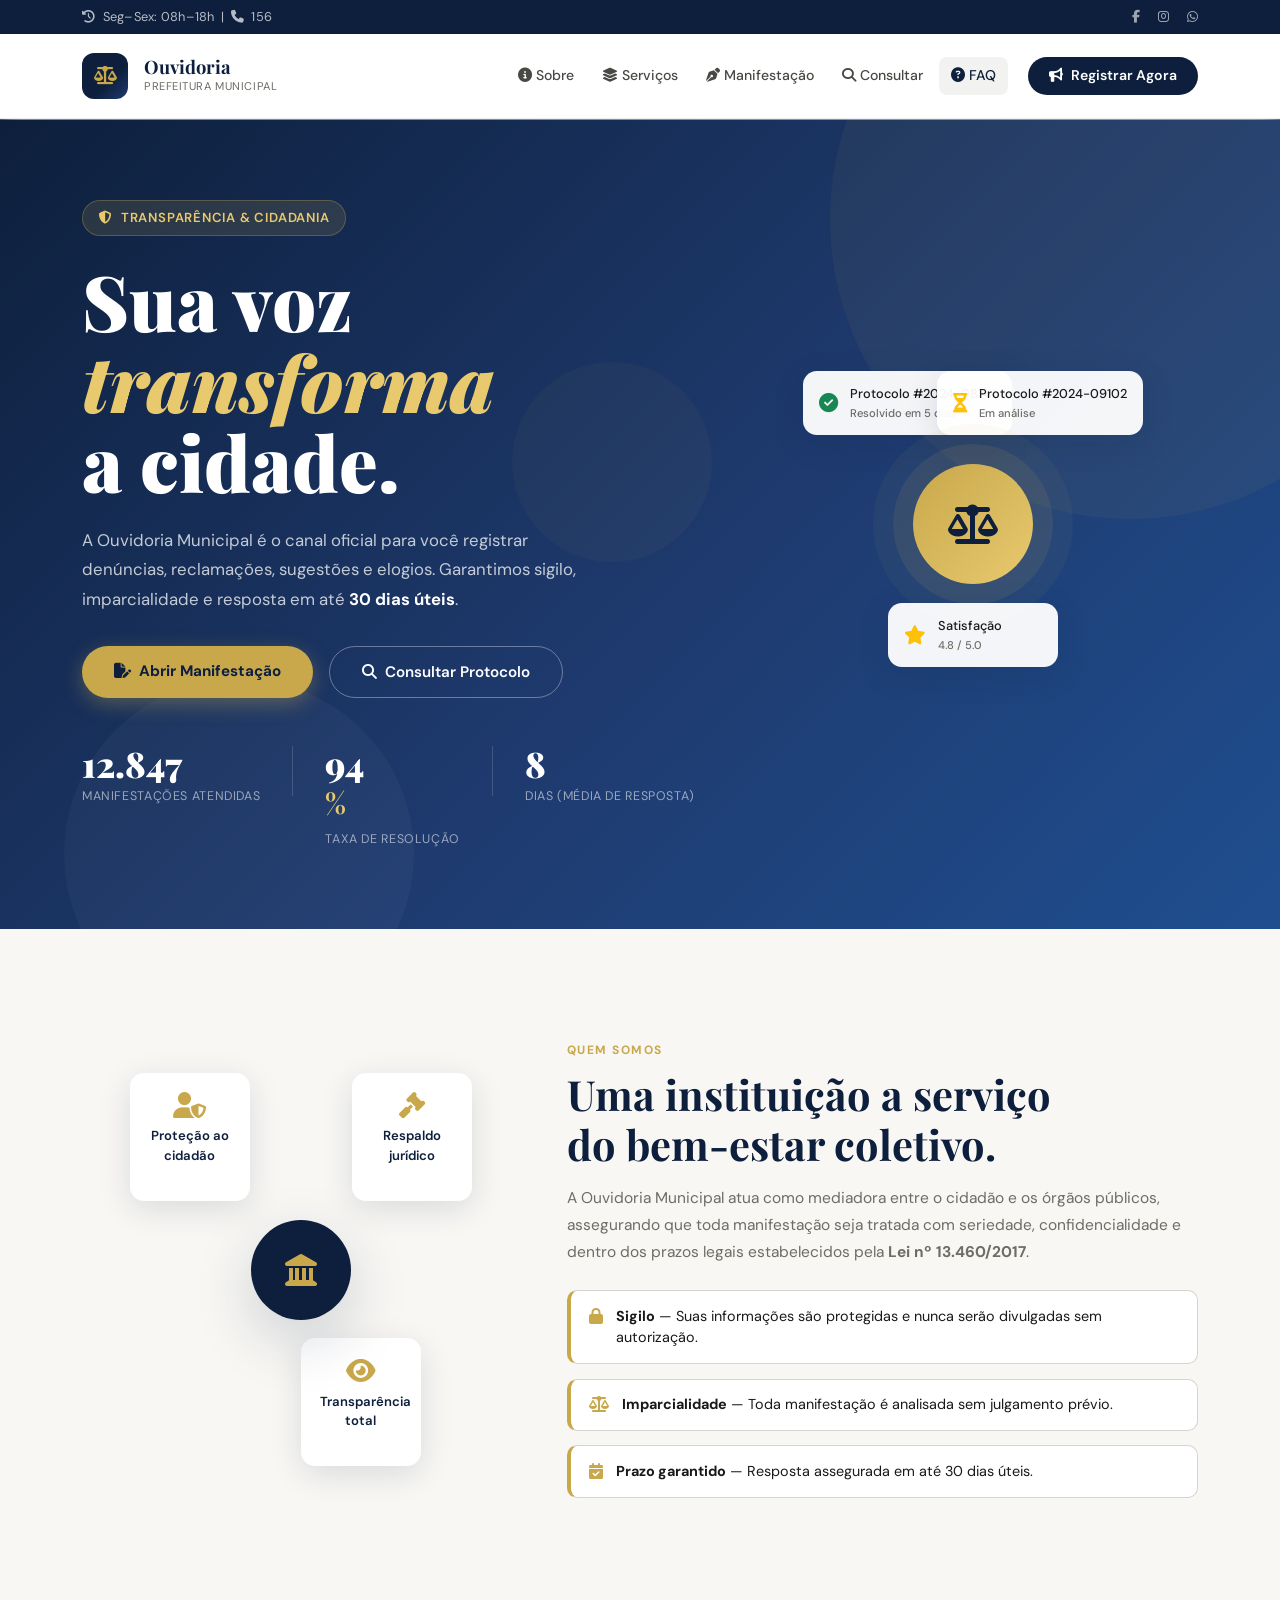
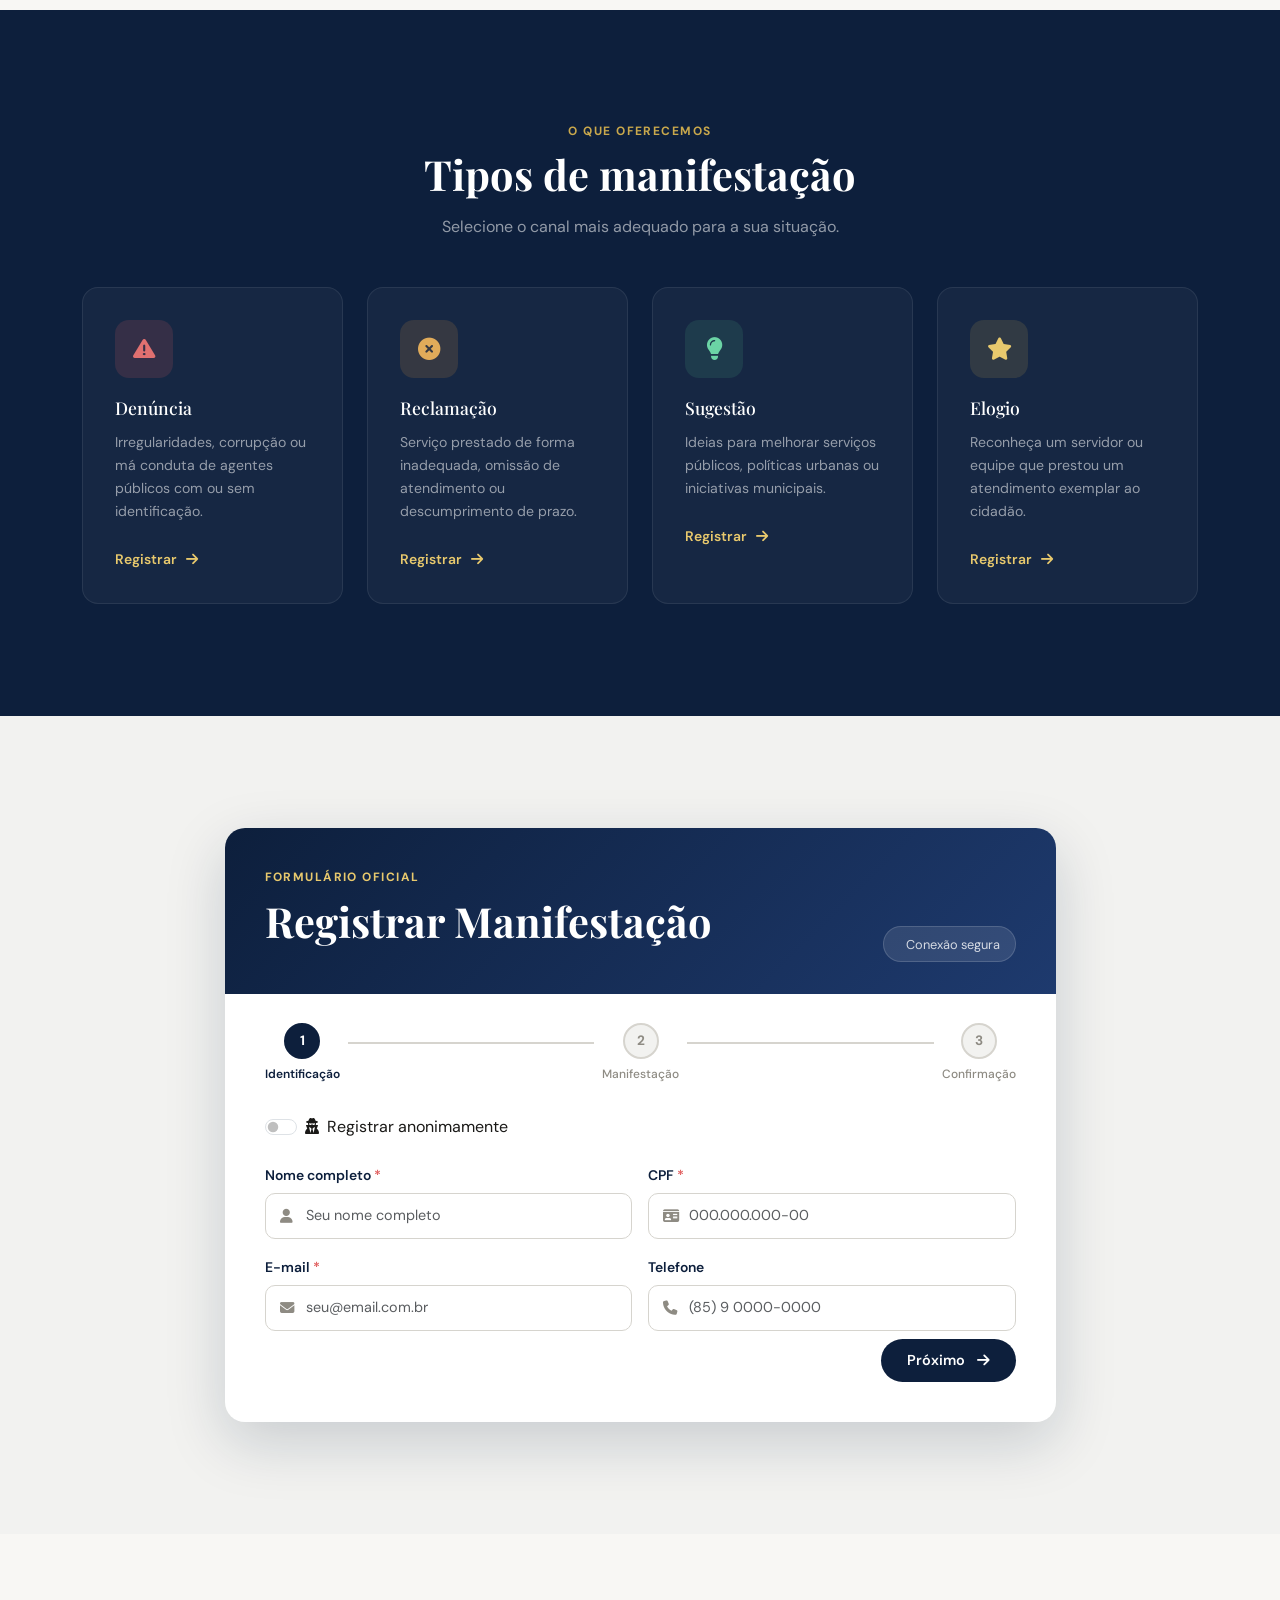
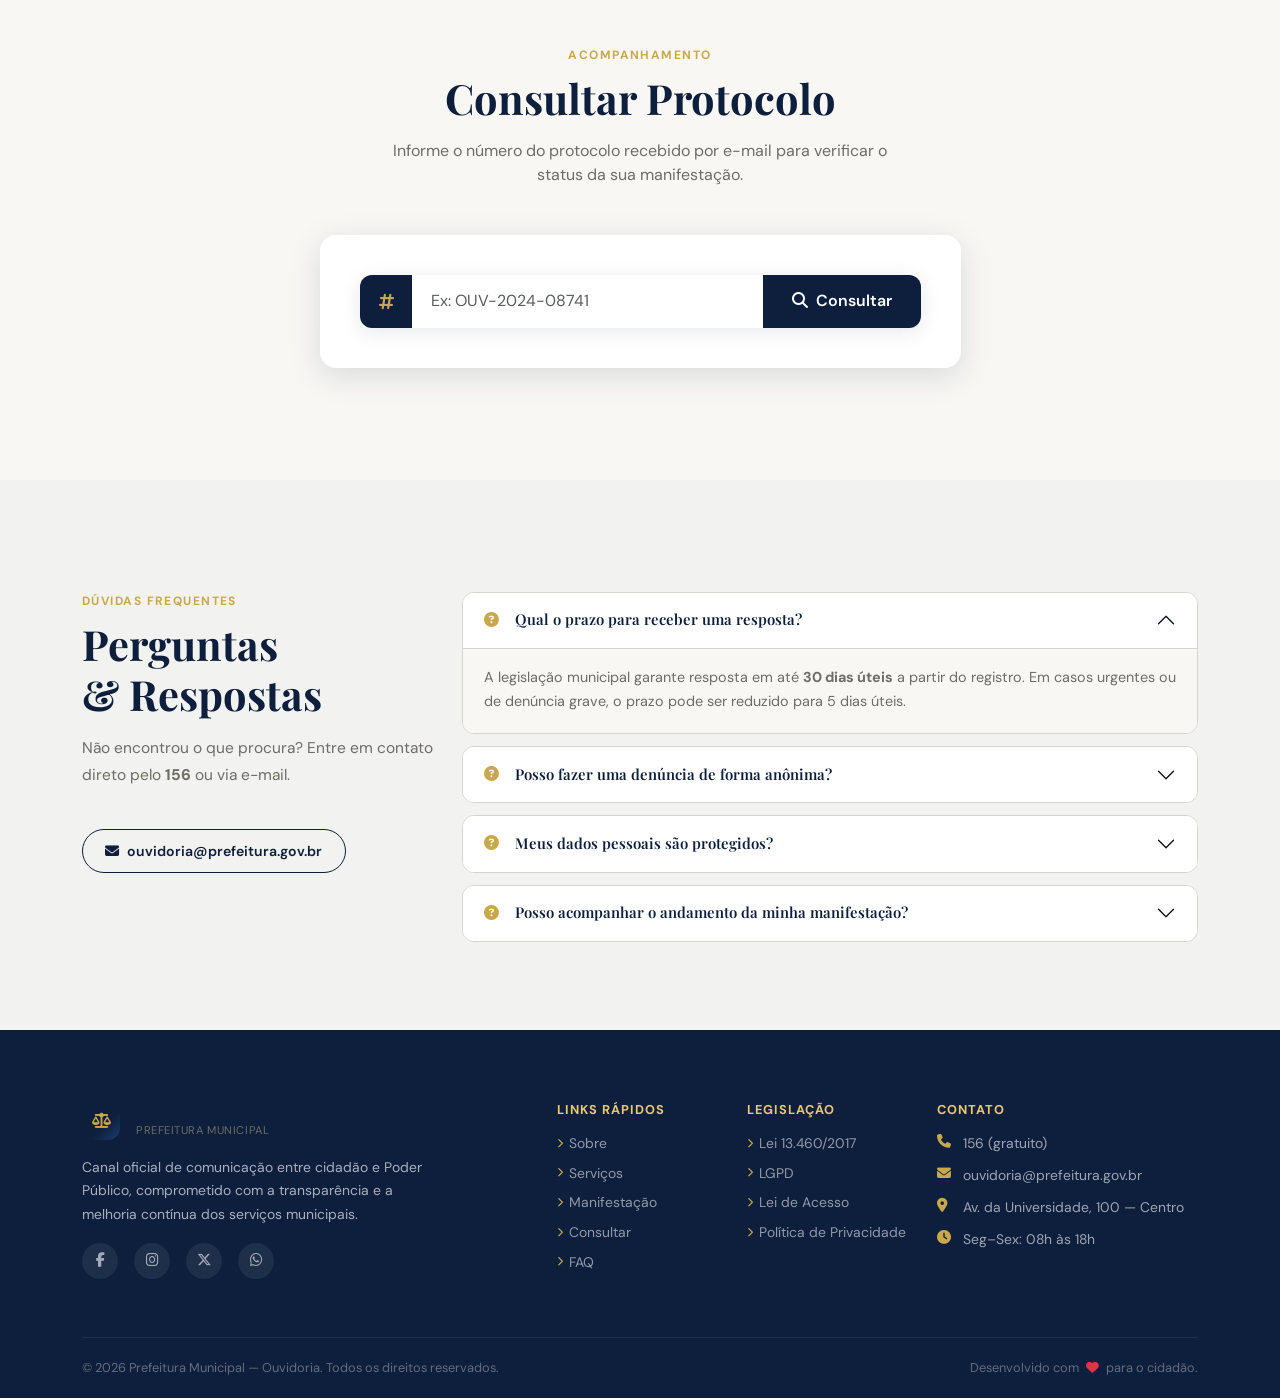
==== index.html @ c847c313 "Criacao do esqueleto do front end ouvidoriaDW" ====
<!DOCTYPE html>
<html lang="pt-BR">
<head>
  <meta charset="UTF-8" />
  <meta name="viewport" content="width=device-width, initial-scale=1.0" />
  <title>Ouvidoria Municipal — Fortaleza</title>

  <!-- Google Fonts -->
  <link rel="preconnect" href="https://fonts.googleapis.com" />
  <link rel="preconnect" href="https://fonts.gstatic.com" crossorigin />
  <link href="https://fonts.googleapis.com/css2?family=Playfair+Display:wght@700;900&family=DM+Sans:wght@300;400;500;600&display=swap" rel="stylesheet" />

  <!-- Bootstrap 5 -->
  <link rel="stylesheet" href="https://cdn.jsdelivr.net/npm/bootstrap@5.3.3/dist/css/bootstrap.min.css" />

  <!-- Font Awesome 6 -->
  <link rel="stylesheet" href="https://cdnjs.cloudflare.com/ajax/libs/font-awesome/6.5.2/css/all.min.css" />

  <!-- Custom CSS -->
  <link rel="stylesheet" href="assets/css/style.css" />
</head>
<body>

  <!-- ═══════════════════════════ TOPBAR ═══════════════════════════ -->
  <div class="topbar">
    <div class="container d-flex justify-content-between align-items-center">
      <span><i class="fa-solid fa-clock-rotate-left me-1"></i> Seg–Sex: 08h–18h &nbsp;|&nbsp; <i class="fa-solid fa-phone me-1"></i> 156</span>
      <span>
        <a href="#" class="topbar-link"><i class="fa-brands fa-facebook-f"></i></a>
        <a href="#" class="topbar-link"><i class="fa-brands fa-instagram"></i></a>
        <a href="#" class="topbar-link"><i class="fa-brands fa-whatsapp"></i></a>
      </span>
    </div>
  </div>

  <!-- ═══════════════════════════ NAVBAR ═══════════════════════════ -->
  <nav class="navbar navbar-expand-lg sticky-top" id="mainNav">
    <div class="container">
      <a class="navbar-brand d-flex align-items-center gap-3" href="#">
        <div class="brand-icon"><i class="fa-solid fa-scale-balanced"></i></div>
        <div>
          <div class="brand-name">Ouvidoria</div>
          <div class="brand-sub">Prefeitura Municipal</div>
        </div>
      </a>
      <button class="navbar-toggler" type="button" data-bs-toggle="collapse" data-bs-target="#navbarNav">
        <i class="fa-solid fa-bars"></i>
      </button>
      <div class="collapse navbar-collapse" id="navbarNav">
        <ul class="navbar-nav ms-auto align-items-lg-center gap-lg-1">
          <li class="nav-item"><a class="nav-link" href="#sobre"><i class="fa-solid fa-circle-info me-1"></i>Sobre</a></li>
          <li class="nav-item"><a class="nav-link" href="#servicos"><i class="fa-solid fa-layer-group me-1"></i>Serviços</a></li>
          <li class="nav-item"><a class="nav-link" href="#manifestacao"><i class="fa-solid fa-pen-nib me-1"></i>Manifestação</a></li>
          <li class="nav-item"><a class="nav-link" href="#consulta"><i class="fa-solid fa-magnifying-glass me-1"></i>Consultar</a></li>
          <li class="nav-item"><a class="nav-link" href="#faq"><i class="fa-solid fa-circle-question me-1"></i>FAQ</a></li>
          <li class="nav-item ms-lg-3">
            <a class="btn btn-nav-cta" href="#manifestacao">
              <i class="fa-solid fa-bullhorn me-2"></i>Registrar Agora
            </a>
          </li>
        </ul>
      </div>
    </div>
  </nav>

  <!-- ═══════════════════════════ HERO ═══════════════════════════ -->
  <section class="hero">
    <div class="hero-bg-shapes">
      <div class="shape shape-1"></div>
      <div class="shape shape-2"></div>
      <div class="shape shape-3"></div>
    </div>
    <div class="container position-relative">
      <div class="row align-items-center min-vh-hero">
        <div class="col-lg-7 hero-content">
          <div class="hero-badge"><i class="fa-solid fa-shield-halved me-2"></i>Transparência & Cidadania</div>
          <h1 class="hero-title">Sua voz <em>transforma</em><br/>a cidade.</h1>
          <p class="hero-desc">
            A Ouvidoria Municipal é o canal oficial para você registrar denúncias, reclamações, sugestões e elogios. Garantimos sigilo, imparcialidade e resposta em até <strong>30 dias úteis</strong>.
          </p>
          <div class="hero-actions d-flex flex-wrap gap-3">
            <a href="#manifestacao" class="btn btn-hero-primary">
              <i class="fa-solid fa-file-pen me-2"></i>Abrir Manifestação
            </a>
            <a href="#consulta" class="btn btn-hero-outline">
              <i class="fa-solid fa-search me-2"></i>Consultar Protocolo
            </a>
          </div>
          <div class="hero-stats d-flex flex-wrap gap-4 mt-5">
            <div class="stat-item">
              <span class="stat-number" data-target="12847">0</span>
              <span class="stat-label">Manifestações atendidas</span>
            </div>
            <div class="stat-divider"></div>
            <div class="stat-item">
              <span class="stat-number" data-target="94">0</span><span class="stat-pct">%</span>
              <span class="stat-label">Taxa de resolução</span>
            </div>
            <div class="stat-divider"></div>
            <div class="stat-item">
              <span class="stat-number" data-target="8">0</span>
              <span class="stat-label">Dias (média de resposta)</span>
            </div>
          </div>
        </div>
        <div class="col-lg-5 d-none d-lg-flex justify-content-center">
          <div class="hero-illustration">
            <div class="illus-card illus-card-1">
              <i class="fa-solid fa-check-circle text-success"></i>
              <span>Protocolo #2024-08741<br/><small>Resolvido em 5 dias</small></span>
            </div>
            <div class="illus-card illus-card-2">
              <i class="fa-solid fa-hourglass-half text-warning"></i>
              <span>Protocolo #2024-09102<br/><small>Em análise</small></span>
            </div>
            <div class="illus-center">
              <i class="fa-solid fa-scale-balanced"></i>
            </div>
            <div class="illus-card illus-card-3">
              <i class="fa-solid fa-star text-warning"></i>
              <span>Satisfação<br/><small>4.8 / 5.0</small></span>
            </div>
          </div>
        </div>
      </div>
    </div>
  </section>

  <!-- ═══════════════════════════ SOBRE ═══════════════════════════ -->
  <section class="section-sobre" id="sobre">
    <div class="container">
      <div class="row align-items-center g-5">
        <div class="col-lg-5">
          <div class="sobre-graphic">
            <div class="sobre-block sobre-block-1">
              <i class="fa-solid fa-user-shield fa-2x mb-2"></i>
              <p>Proteção ao cidadão</p>
            </div>
            <div class="sobre-block sobre-block-2">
              <i class="fa-solid fa-gavel fa-2x mb-2"></i>
              <p>Respaldo jurídico</p>
            </div>
            <div class="sobre-block sobre-block-3">
              <i class="fa-solid fa-eye fa-2x mb-2"></i>
              <p>Transparência total</p>
            </div>
            <div class="sobre-center-icon">
              <i class="fa-solid fa-landmark"></i>
            </div>
          </div>
        </div>
        <div class="col-lg-7">
          <div class="section-label">Quem somos</div>
          <h2 class="section-title">Uma instituição a serviço<br/>do bem-estar coletivo.</h2>
          <p class="section-text">
            A Ouvidoria Municipal atua como mediadora entre o cidadão e os órgãos públicos, assegurando que toda manifestação seja tratada com seriedade, confidencialidade e dentro dos prazos legais estabelecidos pela <strong>Lei nº 13.460/2017</strong>.
          </p>
          <div class="principios">
            <div class="principio-item"><i class="fa-solid fa-lock"></i> <span><strong>Sigilo</strong> — Suas informações são protegidas e nunca serão divulgadas sem autorização.</span></div>
            <div class="principio-item"><i class="fa-solid fa-balance-scale"></i> <span><strong>Imparcialidade</strong> — Toda manifestação é analisada sem julgamento prévio.</span></div>
            <div class="principio-item"><i class="fa-solid fa-calendar-check"></i> <span><strong>Prazo garantido</strong> — Resposta assegurada em até 30 dias úteis.</span></div>
          </div>
        </div>
      </div>
    </div>
  </section>

  <!-- ═══════════════════════════ SERVIÇOS ═══════════════════════════ -->
  <section class="section-services" id="servicos">
    <div class="container">
      <div class="text-center mb-5">
        <div class="section-label">O que oferecemos</div>
        <h2 class="section-title">Tipos de manifestação</h2>
        <p class="section-subtitle">Selecione o canal mais adequado para a sua situação.</p>
      </div>
      <div class="row g-4">
        <div class="col-sm-6 col-lg-3">
          <div class="service-card service-denuncia">
            <div class="service-icon"><i class="fa-solid fa-triangle-exclamation"></i></div>
            <h4>Denúncia</h4>
            <p>Irregularidades, corrupção ou má conduta de agentes públicos com ou sem identificação.</p>
            <a href="#manifestacao" class="service-link" data-tipo="Denúncia">Registrar <i class="fa-solid fa-arrow-right ms-1"></i></a>
          </div>
        </div>
        <div class="col-sm-6 col-lg-3">
          <div class="service-card service-reclamacao">
            <div class="service-icon"><i class="fa-solid fa-circle-xmark"></i></div>
            <h4>Reclamação</h4>
            <p>Serviço prestado de forma inadequada, omissão de atendimento ou descumprimento de prazo.</p>
            <a href="#manifestacao" class="service-link" data-tipo="Reclamação">Registrar <i class="fa-solid fa-arrow-right ms-1"></i></a>
          </div>
        </div>
        <div class="col-sm-6 col-lg-3">
          <div class="service-card service-sugestao">
            <div class="service-icon"><i class="fa-solid fa-lightbulb"></i></div>
            <h4>Sugestão</h4>
            <p>Ideias para melhorar serviços públicos, políticas urbanas ou iniciativas municipais.</p>
            <a href="#manifestacao" class="service-link" data-tipo="Sugestão">Registrar <i class="fa-solid fa-arrow-right ms-1"></i></a>
          </div>
        </div>
        <div class="col-sm-6 col-lg-3">
          <div class="service-card service-elogio">
            <div class="service-icon"><i class="fa-solid fa-star"></i></div>
            <h4>Elogio</h4>
            <p>Reconheça um servidor ou equipe que prestou um atendimento exemplar ao cidadão.</p>
            <a href="#manifestacao" class="service-link" data-tipo="Elogio">Registrar <i class="fa-solid fa-arrow-right ms-1"></i></a>
          </div>
        </div>
      </div>
    </div>
  </section>

  <!-- ═══════════════════════════ FORMULÁRIO ═══════════════════════════ -->
  <section class="section-form" id="manifestacao">
    <div class="container">
      <div class="row justify-content-center">
        <div class="col-xl-9">
          <div class="form-card">
            <div class="form-card-header">
              <div>
                <div class="section-label light">Formulário oficial</div>
                <h2 class="section-title white">Registrar Manifestação</h2>
              </div>
              <div class="form-protocol-badge">
                <i class="fa-solid fa-shield-check"></i>
                <span>Conexão segura</span>
              </div>
            </div>

            <!-- Step Indicator -->
            <div class="step-indicator">
              <div class="step active" id="step-indicator-1">
                <div class="step-circle">1</div>
                <span>Identificação</span>
              </div>
              <div class="step-line"></div>
              <div class="step" id="step-indicator-2">
                <div class="step-circle">2</div>
                <span>Manifestação</span>
              </div>
              <div class="step-line"></div>
              <div class="step" id="step-indicator-3">
                <div class="step-circle">3</div>
                <span>Confirmação</span>
              </div>
            </div>

            <form id="ouvidoriaForm" novalidate>
              <!-- STEP 1: Identificação -->
              <div class="form-step active" id="step-1">
                <div class="row g-3">
                  <div class="col-12">
                    <div class="form-check form-switch mb-2">
                      <input class="form-check-input" type="checkbox" id="anonimo" />
                      <label class="form-check-label" for="anonimo">
                        <i class="fa-solid fa-user-secret me-1"></i> Registrar anonimamente
                      </label>
                    </div>
                  </div>
                  <div class="col-md-6 identificado-field">
                    <label class="form-label">Nome completo <span class="req">*</span></label>
                    <div class="input-icon-group">
                      <i class="fa-solid fa-user"></i>
                      <input type="text" class="form-control custom-input" id="nome" placeholder="Seu nome completo" />
                    </div>
                  </div>
                  <div class="col-md-6 identificado-field">
                    <label class="form-label">CPF <span class="req">*</span></label>
                    <div class="input-icon-group">
                      <i class="fa-solid fa-id-card"></i>
                      <input type="text" class="form-control custom-input" id="cpf" placeholder="000.000.000-00" maxlength="14" />
                    </div>
                  </div>
                  <div class="col-md-6 identificado-field">
                    <label class="form-label">E-mail <span class="req">*</span></label>
                    <div class="input-icon-group">
                      <i class="fa-solid fa-envelope"></i>
                      <input type="email" class="form-control custom-input" id="email" placeholder="seu@email.com.br" />
                    </div>
                  </div>
                  <div class="col-md-6 identificado-field">
                    <label class="form-label">Telefone</label>
                    <div class="input-icon-group">
                      <i class="fa-solid fa-phone"></i>
                      <input type="tel" class="form-control custom-input" id="telefone" placeholder="(85) 9 0000-0000" maxlength="15" />
                    </div>
                  </div>
                  <div class="col-12 d-flex justify-content-end mt-2">
                    <button type="button" class="btn btn-step-next" id="next-to-2">
                      Próximo <i class="fa-solid fa-arrow-right ms-2"></i>
                    </button>
                  </div>
                </div>
              </div>

              <!-- STEP 2: Manifestação -->
              <div class="form-step" id="step-2">
                <div class="row g-3">
                  <div class="col-md-6">
                    <label class="form-label">Tipo de manifestação <span class="req">*</span></label>
                    <div class="input-icon-group">
                      <i class="fa-solid fa-tag"></i>
                      <select class="form-select custom-input" id="tipo">
                        <option value="">Selecione o tipo...</option>
                        <option value="Denúncia">Denúncia</option>
                        <option value="Reclamação">Reclamação</option>
                        <option value="Sugestão">Sugestão</option>
                        <option value="Elogio">Elogio</option>
                        <option value="Solicitação">Solicitação</option>
                      </select>
                    </div>
                  </div>
                  <div class="col-md-6">
                    <label class="form-label">Órgão / Secretaria <span class="req">*</span></label>
                    <div class="input-icon-group">
                      <i class="fa-solid fa-building-columns"></i>
                      <select class="form-select custom-input" id="orgao">
                        <option value="">Selecione o órgão...</option>
                        <option>Secretaria de Saúde</option>
                        <option>Secretaria de Educação</option>
                        <option>Secretaria de Infraestrutura</option>
                        <option>Secretaria de Segurança</option>
                        <option>Secretaria de Meio Ambiente</option>
                        <option>Secretaria de Finanças</option>
                        <option>Outros</option>
                      </select>
                    </div>
                  </div>
                  <div class="col-12">
                    <label class="form-label">Assunto <span class="req">*</span></label>
                    <div class="input-icon-group">
                      <i class="fa-solid fa-heading"></i>
                      <input type="text" class="form-control custom-input" id="assunto" placeholder="Resumo em uma frase" />
                    </div>
                  </div>
                  <div class="col-12">
                    <label class="form-label">Descrição detalhada <span class="req">*</span></label>
                    <textarea class="form-control custom-input" id="descricao" rows="5" placeholder="Descreva com detalhes: o que aconteceu, onde, quando e quais pessoas estão envolvidas..."></textarea>
                    <div class="char-counter"><span id="charCount">0</span>/1000 caracteres</div>
                  </div>
                  <div class="col-md-6">
                    <label class="form-label">Endereço do fato</label>
                    <div class="input-icon-group">
                      <i class="fa-solid fa-location-dot"></i>
                      <input type="text" class="form-control custom-input" id="endereco" placeholder="Rua, bairro ou CEP" />
                    </div>
                  </div>
                  <div class="col-md-6">
                    <label class="form-label">Data do ocorrido</label>
                    <div class="input-icon-group">
                      <i class="fa-solid fa-calendar-days"></i>
                      <input type="date" class="form-control custom-input" id="dataFato" />
                    </div>
                  </div>
                  <div class="col-12">
                    <label class="form-label">Anexar arquivos <span class="text-muted small">(PDF, JPG, PNG — máx. 5MB)</span></label>
                    <div class="upload-area" id="uploadArea">
                      <i class="fa-solid fa-cloud-arrow-up fa-2x mb-2"></i>
                      <p>Arraste arquivos aqui ou <label for="fileInput" class="upload-link">clique para selecionar</label></p>
                      <input type="file" id="fileInput" multiple accept=".pdf,.jpg,.jpeg,.png" class="d-none" />
                      <div id="fileList" class="file-list mt-2"></div>
                    </div>
                  </div>
                  <div class="col-12 d-flex justify-content-between mt-2">
                    <button type="button" class="btn btn-step-back" id="back-to-1">
                      <i class="fa-solid fa-arrow-left me-2"></i> Voltar
                    </button>
                    <button type="button" class="btn btn-step-next" id="next-to-3">
                      Revisar <i class="fa-solid fa-arrow-right ms-2"></i>
                    </button>
                  </div>
                </div>
              </div>

              <!-- STEP 3: Revisão e Envio -->
              <div class="form-step" id="step-3">
                <div class="review-box">
                  <h5 class="review-title"><i class="fa-solid fa-eye me-2"></i>Revisão dos dados</h5>
                  <div id="reviewContent" class="review-content"></div>
                </div>
                <div class="form-check mt-4">
                  <input class="form-check-input" type="checkbox" id="termos" />
                  <label class="form-check-label" for="termos">
                    Li e concordo com a <a href="#" class="link-gold">Política de Privacidade</a> e autorizo o tratamento dos meus dados conforme a LGPD.
                  </label>
                </div>
                <div class="col-12 d-flex justify-content-between mt-4">
                  <button type="button" class="btn btn-step-back" id="back-to-2">
                    <i class="fa-solid fa-arrow-left me-2"></i> Voltar
                  </button>
                  <button type="button" class="btn btn-submit" id="submitBtn">
                    <span id="submitText"><i class="fa-solid fa-paper-plane me-2"></i>Enviar Manifestação</span>
                    <span id="submitSpinner" class="d-none">
                      <span class="spinner-border spinner-border-sm me-2"></span>Enviando...
                    </span>
                  </button>
                </div>
              </div>

              <!-- SUCCESS -->
              <div class="form-step" id="step-success">
                <div class="success-state text-center py-4">
                  <div class="success-icon"><i class="fa-solid fa-circle-check"></i></div>
                  <h3 class="success-title">Manifestação registrada!</h3>
                  <p class="success-desc">Seu protocolo foi gerado com sucesso. Guarde o número para acompanhar o andamento.</p>
                  <div class="protocol-number" id="protocolNumber">— — — —</div>
                  <p class="text-muted small mt-2">Você receberá uma confirmação no e-mail informado.</p>
                  <div class="d-flex gap-3 justify-content-center mt-4">
                    <button type="button" class="btn btn-step-next" id="newManifestacao">
                      <i class="fa-solid fa-plus me-2"></i> Nova Manifestação
                    </button>
                    <a href="#consulta" class="btn btn-step-back">
                      <i class="fa-solid fa-magnifying-glass me-2"></i> Consultar
                    </a>
                  </div>
                </div>
              </div>
            </form>
          </div>
        </div>
      </div>
    </div>
  </section>

  <!-- ═══════════════════════════ CONSULTA ═══════════════════════════ -->
  <section class="section-consulta" id="consulta">
    <div class="container">
      <div class="row justify-content-center">
        <div class="col-lg-8 text-center mb-5">
          <div class="section-label">Acompanhamento</div>
          <h2 class="section-title">Consultar Protocolo</h2>
          <p class="section-subtitle">Informe o número do protocolo recebido por e-mail para verificar o status da sua manifestação.</p>
        </div>
        <div class="col-lg-7">
          <div class="consulta-card">
            <div class="input-group consult-group">
              <span class="input-group-text consult-prefix">
                <i class="fa-solid fa-hashtag"></i>
              </span>
              <input type="text" class="form-control consult-input" id="protocolSearch" placeholder="Ex: OUV-2024-08741" />
              <button class="btn btn-consult" id="btnConsultar">
                <i class="fa-solid fa-search me-2"></i>Consultar
              </button>
            </div>
            <div id="consultaResult" class="consulta-result mt-4 d-none"></div>
          </div>
        </div>
      </div>
    </div>
  </section>

  <!-- ═══════════════════════════ FAQ ═══════════════════════════ -->
  <section class="section-faq" id="faq">
    <div class="container">
      <div class="row">
        <div class="col-lg-4 mb-5 mb-lg-0">
          <div class="section-label">Dúvidas frequentes</div>
          <h2 class="section-title">Perguntas<br/>& Respostas</h2>
          <p class="section-text">Não encontrou o que procura? Entre em contato direto pelo <strong>156</strong> ou via e-mail.</p>
          <a href="mailto:ouvidoria@prefeitura.gov.br" class="btn btn-faq-contact">
            <i class="fa-solid fa-envelope me-2"></i>ouvidoria@prefeitura.gov.br
          </a>
        </div>
        <div class="col-lg-8">
          <div class="accordion custom-accordion" id="faqAccordion">
            <div class="accordion-item custom-accordion-item">
              <h2 class="accordion-header">
                <button class="accordion-button custom-accordion-btn" type="button" data-bs-toggle="collapse" data-bs-target="#faq1">
                  <i class="fa-solid fa-question-circle me-3 acc-icon"></i> Qual o prazo para receber uma resposta?
                </button>
              </h2>
              <div id="faq1" class="accordion-collapse collapse show" data-bs-parent="#faqAccordion">
                <div class="accordion-body custom-accordion-body">
                  A legislação municipal garante resposta em até <strong>30 dias úteis</strong> a partir do registro. Em casos urgentes ou de denúncia grave, o prazo pode ser reduzido para 5 dias úteis.
                </div>
              </div>
            </div>
            <div class="accordion-item custom-accordion-item">
              <h2 class="accordion-header">
                <button class="accordion-button custom-accordion-btn collapsed" type="button" data-bs-toggle="collapse" data-bs-target="#faq2">
                  <i class="fa-solid fa-question-circle me-3 acc-icon"></i> Posso fazer uma denúncia de forma anônima?
                </button>
              </h2>
              <div id="faq2" class="accordion-collapse collapse" data-bs-parent="#faqAccordion">
                <div class="accordion-body custom-accordion-body">
                  Sim! O registro anônimo é permitido e protegido por lei. Ative a opção "Registrar anonimamente" no formulário. Atenção: sem dados de contato, não poderemos enviar atualizações sobre sua manifestação.
                </div>
              </div>
            </div>
            <div class="accordion-item custom-accordion-item">
              <h2 class="accordion-header">
                <button class="accordion-button custom-accordion-btn collapsed" type="button" data-bs-toggle="collapse" data-bs-target="#faq3">
                  <i class="fa-solid fa-question-circle me-3 acc-icon"></i> Meus dados pessoais são protegidos?
                </button>
              </h2>
              <div id="faq3" class="accordion-collapse collapse" data-bs-parent="#faqAccordion">
                <div class="accordion-body custom-accordion-body">
                  Todas as informações são tratadas com absoluto sigilo e em conformidade com a <strong>LGPD (Lei nº 13.709/2018)</strong>. Seus dados nunca serão divulgados ao órgão denunciado sem seu consentimento.
                </div>
              </div>
            </div>
            <div class="accordion-item custom-accordion-item">
              <h2 class="accordion-header">
                <button class="accordion-button custom-accordion-btn collapsed" type="button" data-bs-toggle="collapse" data-bs-target="#faq4">
                  <i class="fa-solid fa-question-circle me-3 acc-icon"></i> Posso acompanhar o andamento da minha manifestação?
                </button>
              </h2>
              <div id="faq4" class="accordion-collapse collapse" data-bs-parent="#faqAccordion">
                <div class="accordion-body custom-accordion-body">
                  Sim. Utilize o número de protocolo gerado no momento do cadastro para consultar o status na seção <strong>"Consultar Protocolo"</strong> desta página ou acessando diretamente o portal do cidadão.
                </div>
              </div>
            </div>
          </div>
        </div>
      </div>
    </div>
  </section>

  <!-- ═══════════════════════════ FOOTER ═══════════════════════════ -->
  <footer class="site-footer">
    <div class="container">
      <div class="row g-4 py-5">
        <div class="col-lg-4">
          <div class="footer-brand d-flex align-items-center gap-3 mb-3">
            <div class="brand-icon sm"><i class="fa-solid fa-scale-balanced"></i></div>
            <div>
              <div class="brand-name">Ouvidoria</div>
              <div class="brand-sub">Prefeitura Municipal</div>
            </div>
          </div>
          <p class="footer-desc">Canal oficial de comunicação entre cidadão e Poder Público, comprometido com a transparência e a melhoria contínua dos serviços municipais.</p>
          <div class="footer-social d-flex gap-3 mt-3">
            <a href="#" class="social-link"><i class="fa-brands fa-facebook-f"></i></a>
            <a href="#" class="social-link"><i class="fa-brands fa-instagram"></i></a>
            <a href="#" class="social-link"><i class="fa-brands fa-x-twitter"></i></a>
            <a href="#" class="social-link"><i class="fa-brands fa-whatsapp"></i></a>
          </div>
        </div>
        <div class="col-sm-6 col-lg-2 offset-lg-1">
          <h6 class="footer-heading">Links Rápidos</h6>
          <ul class="footer-links">
            <li><a href="#sobre"><i class="fa-solid fa-chevron-right"></i> Sobre</a></li>
            <li><a href="#servicos"><i class="fa-solid fa-chevron-right"></i> Serviços</a></li>
            <li><a href="#manifestacao"><i class="fa-solid fa-chevron-right"></i> Manifestação</a></li>
            <li><a href="#consulta"><i class="fa-solid fa-chevron-right"></i> Consultar</a></li>
            <li><a href="#faq"><i class="fa-solid fa-chevron-right"></i> FAQ</a></li>
          </ul>
        </div>
        <div class="col-sm-6 col-lg-2">
          <h6 class="footer-heading">Legislação</h6>
          <ul class="footer-links">
            <li><a href="#"><i class="fa-solid fa-chevron-right"></i> Lei 13.460/2017</a></li>
            <li><a href="#"><i class="fa-solid fa-chevron-right"></i> LGPD</a></li>
            <li><a href="#"><i class="fa-solid fa-chevron-right"></i> Lei de Acesso</a></li>
            <li><a href="#"><i class="fa-solid fa-chevron-right"></i> Política de Privacidade</a></li>
          </ul>
        </div>
        <div class="col-lg-3">
          <h6 class="footer-heading">Contato</h6>
          <ul class="footer-contact">
            <li><i class="fa-solid fa-phone"></i> 156 (gratuito)</li>
            <li><i class="fa-solid fa-envelope"></i> ouvidoria@prefeitura.gov.br</li>
            <li><i class="fa-solid fa-location-dot"></i> Av. da Universidade, 100 — Centro</li>
            <li><i class="fa-solid fa-clock"></i> Seg–Sex: 08h às 18h</li>
          </ul>
        </div>
      </div>
      <div class="footer-bottom">
        <span>© 2024 Prefeitura Municipal — Ouvidoria. Todos os direitos reservados.</span>
        <span>Desenvolvido com <i class="fa-solid fa-heart text-danger mx-1"></i> para o cidadão.</span>
      </div>
    </div>
  </footer>

  <!-- Toast Container -->
  <div class="toast-container position-fixed bottom-0 end-0 p-3" id="toastContainer"></div>

  <!-- Back to Top -->
  <button class="btn-back-top" id="backTop" title="Voltar ao topo">
    <i class="fa-solid fa-chevron-up"></i>
  </button>

  <!-- Bootstrap 5 JS -->
  <script src="https://cdn.jsdelivr.net/npm/bootstrap@5.3.3/dist/js/bootstrap.bundle.min.js"></script>
  <!-- jQuery -->
  <script src="https://code.jquery.com/jquery-3.7.1.min.js"></script>
  <!-- Custom JS -->
  <script src="assets/js/utils.js"></script>
  <script src="assets/js/form.js"></script>
  <script src="assets/js/ajax.js"></script>
  <script src="assets/js/main.js"></script>
</body>
</html>
---- assets/css/style.css ----
/* ═══════════════════════════════════════════════════════
   OUVIDORIA MUNICIPAL — style.css
   Design: Institutional Refined | Navy + Gold
═══════════════════════════════════════════════════════ */

/* ── Variables ─────────────────────────────────────── */
:root {
  --navy:        #0d1f3c;
  --navy-mid:    #142952;
  --navy-light:  #1e3a6e;
  --gold:        #c9a84c;
  --gold-light:  #e8c96d;
  --gold-pale:   #f5e9c8;
  --white:       #ffffff;
  --off-white:   #f8f7f4;
  --gray-100:    #f2f2f0;
  --gray-300:    #d6d4ce;
  --gray-500:    #8e8b83;
  --gray-700:    #4a4844;
  --text-main:   #1a1917;
  --text-muted:  #6e6c66;
  --success:     #2e7d52;
  --warning:     #c07a00;
  --danger:      #b03030;
  --border-r:    12px;
  --shadow-sm:   0 2px 12px rgba(13,31,60,.07);
  --shadow-md:   0 8px 32px rgba(13,31,60,.13);
  --shadow-lg:   0 20px 60px rgba(13,31,60,.18);
  --transition:  .28s cubic-bezier(.4,0,.2,1);
}

/* ── Reset & Base ────────────────────────────────────── */
*, *::before, *::after { box-sizing: border-box; margin: 0; padding: 0; }
html { scroll-behavior: smooth; }
body {
  font-family: 'DM Sans', sans-serif;
  color: var(--text-main);
  background: var(--off-white);
  overflow-x: hidden;
}
h1,h2,h3,h4,h5,h6 { font-family: 'Playfair Display', serif; line-height: 1.2; }
a { text-decoration: none; color: inherit; }
img { max-width: 100%; }

/* ── Scrollbar ───────────────────────────────────────── */
::-webkit-scrollbar { width: 6px; }
::-webkit-scrollbar-track { background: var(--gray-100); }
::-webkit-scrollbar-thumb { background: var(--navy-light); border-radius: 3px; }

/* ─────────────────────────────────────────────────────
   TOPBAR
───────────────────────────────────────────────────── */
.topbar {
  background: var(--navy);
  color: rgba(255,255,255,.7);
  font-size: .8rem;
  padding: .45rem 0;
  letter-spacing: .02em;
}
.topbar-link {
  color: rgba(255,255,255,.6);
  margin-left: .9rem;
  transition: color var(--transition);
}
.topbar-link:hover { color: var(--gold-light); }

/* ─────────────────────────────────────────────────────
   NAVBAR
───────────────────────────────────────────────────── */
#mainNav {
  background: rgba(255,255,255,.97);
  backdrop-filter: blur(12px);
  border-bottom: 1px solid rgba(13,31,60,.08);
  padding: .9rem 0;
  transition: box-shadow var(--transition), padding var(--transition);
}
#mainNav.scrolled {
  box-shadow: var(--shadow-md);
  padding: .6rem 0;
}
.brand-icon {
  width: 46px; height: 46px;
  background: linear-gradient(135deg, var(--navy) 60%, var(--navy-light));
  border-radius: 12px;
  display: flex; align-items: center; justify-content: center;
  color: var(--gold);
  font-size: 1.15rem;
  flex-shrink: 0;
}
.brand-icon.sm { width: 38px; height: 38px; font-size: .95rem; }
.brand-name { font-family: 'Playfair Display', serif; font-size: 1.15rem; font-weight: 700; color: var(--navy); line-height: 1.1; }
.brand-sub  { font-size: .7rem; color: var(--text-muted); letter-spacing: .05em; text-transform: uppercase; }
.nav-link {
  color: var(--gray-700) !important;
  font-size: .88rem;
  font-weight: 500;
  padding: .5rem .75rem !important;
  border-radius: 8px;
  transition: background var(--transition), color var(--transition);
}
.nav-link:hover, .nav-link.active {
  color: var(--navy) !important;
  background: var(--gray-100);
}
.btn-nav-cta {
  background: var(--navy);
  color: var(--white) !important;
  font-size: .88rem;
  font-weight: 600;
  padding: .55rem 1.3rem;
  border-radius: 50px;
  border: none;
  transition: background var(--transition), transform var(--transition), box-shadow var(--transition);
}
.btn-nav-cta:hover {
  background: var(--navy-light);
  transform: translateY(-1px);
  box-shadow: 0 6px 20px rgba(13,31,60,.25);
}
.navbar-toggler { border: none; }
.navbar-toggler:focus { box-shadow: none; }
.navbar-toggler i { color: var(--navy); font-size: 1.2rem; }

/* ─────────────────────────────────────────────────────
   HERO
───────────────────────────────────────────────────── */
.hero {
  background: linear-gradient(135deg, var(--navy) 0%, var(--navy-light) 55%, #1f4e8f 100%);
  min-height: 90vh;
  display: flex;
  align-items: center;
  position: relative;
  overflow: hidden;
  padding: 5rem 0;
}
.hero-bg-shapes { position: absolute; inset: 0; pointer-events: none; overflow: hidden; }
.shape {
  position: absolute;
  border-radius: 50%;
  background: rgba(201,168,76,.06);
}
.shape-1 { width: 600px; height: 600px; top: -200px; right: -150px; }
.shape-2 { width: 350px; height: 350px; bottom: -100px; left: 5%; background: rgba(255,255,255,.03); }
.shape-3 { width: 200px; height: 200px; top: 30%; left: 40%; background: rgba(201,168,76,.04); }

.min-vh-hero { min-height: 70vh; }

.hero-badge {
  display: inline-flex; align-items: center;
  background: rgba(201,168,76,.15);
  border: 1px solid rgba(201,168,76,.3);
  color: var(--gold-light);
  font-size: .82rem;
  font-weight: 600;
  letter-spacing: .06em;
  text-transform: uppercase;
  padding: .45rem 1rem;
  border-radius: 50px;
  margin-bottom: 1.5rem;
}
.hero-title {
  font-size: clamp(2.8rem, 6vw, 5rem);
  font-weight: 900;
  color: var(--white);
  line-height: 1.05;
  margin-bottom: 1.5rem;
}
.hero-title em {
  font-style: italic;
  color: var(--gold-light);
  position: relative;
}
.hero-desc {
  color: rgba(255,255,255,.75);
  font-size: 1.05rem;
  line-height: 1.75;
  max-width: 520px;
  margin-bottom: 2rem;
}
.hero-desc strong { color: var(--white); }

.btn-hero-primary {
  background: var(--gold);
  color: var(--navy) !important;
  font-weight: 700;
  padding: .85rem 2rem;
  border-radius: 50px;
  border: none;
  font-size: .95rem;
  transition: all var(--transition);
  box-shadow: 0 6px 20px rgba(201,168,76,.35);
}
.btn-hero-primary:hover { background: var(--gold-light); transform: translateY(-2px); box-shadow: 0 10px 30px rgba(201,168,76,.45); }
.btn-hero-outline {
  background: transparent;
  color: var(--white) !important;
  font-weight: 600;
  padding: .85rem 2rem;
  border-radius: 50px;
  border: 1.5px solid rgba(255,255,255,.35);
  font-size: .95rem;
  transition: all var(--transition);
}
.btn-hero-outline:hover { border-color: var(--gold); color: var(--gold) !important; }

/* Stats */
.hero-stats { align-items: flex-start; margin-top: 2.5rem; }
.stat-item { display: flex; flex-direction: column; }
.stat-number {
  font-family: 'Playfair Display', serif;
  font-size: 2.2rem;
  font-weight: 900;
  color: var(--white);
  line-height: 1;
}
.stat-pct { font-family: 'Playfair Display', serif; font-size: 1.8rem; font-weight: 700; color: var(--gold-light); }
.stat-label { font-size: .78rem; color: rgba(255,255,255,.55); text-transform: uppercase; letter-spacing: .05em; margin-top: .35rem; }
.stat-divider { width: 1px; height: 50px; background: rgba(255,255,255,.15); margin: 0 .5rem; }

/* Illustration */
.hero-illustration {
  position: relative;
  width: 340px; height: 340px;
}
.illus-center {
  width: 120px; height: 120px;
  background: linear-gradient(135deg, var(--gold) 0%, var(--gold-light));
  border-radius: 50%;
  display: flex; align-items: center; justify-content: center;
  font-size: 2.5rem;
  color: var(--navy);
  position: absolute;
  top: 50%; left: 50%;
  transform: translate(-50%,-50%);
  box-shadow: 0 0 0 20px rgba(201,168,76,.1), 0 0 0 40px rgba(201,168,76,.05);
  animation: pulse-ring 3s ease-in-out infinite;
}
@keyframes pulse-ring {
  0%,100% { box-shadow: 0 0 0 20px rgba(201,168,76,.1), 0 0 0 40px rgba(201,168,76,.05); }
  50%      { box-shadow: 0 0 0 28px rgba(201,168,76,.08), 0 0 0 55px rgba(201,168,76,.03); }
}
.illus-card {
  position: absolute;
  background: rgba(255,255,255,.95);
  border-radius: 14px;
  padding: .8rem 1rem;
  display: flex; align-items: center; gap: .75rem;
  font-size: .8rem;
  font-weight: 500;
  color: var(--text-main);
  box-shadow: var(--shadow-md);
  min-width: 170px;
  animation: float 4s ease-in-out infinite;
}
.illus-card i { font-size: 1.2rem; flex-shrink: 0; }
.illus-card small { color: var(--text-muted); }
.illus-card-1 { top: 5%; left: 0; animation-delay: 0s; }
.illus-card-2 { top: 5%; right: 0; animation-delay: 1s; }
.illus-card-3 { bottom: 8%; left: 50%; transform: translateX(-50%); animation-delay: 2s; }
@keyframes float {
  0%,100% { transform: translateY(0); }
  50%      { transform: translateY(-8px); }
}
.illus-card-3 { animation-name: float-c; }
@keyframes float-c {
  0%,100% { transform: translateX(-50%) translateY(0); }
  50%      { transform: translateX(-50%) translateY(-8px); }
}

/* ─────────────────────────────────────────────────────
   SECTION GLOBALS
───────────────────────────────────────────────────── */
.section-label {
  font-size: .75rem;
  font-weight: 700;
  letter-spacing: .12em;
  text-transform: uppercase;
  color: var(--gold);
  margin-bottom: .6rem;
}
.section-label.light { color: var(--gold-light); }
.section-title {
  font-size: clamp(1.8rem, 3.5vw, 2.6rem);
  font-weight: 700;
  color: var(--navy);
  line-height: 1.2;
  margin-bottom: 1rem;
}
.section-title.white { color: var(--white); }
.section-subtitle { color: var(--text-muted); max-width: 520px; margin: 0 auto; }
.section-text { color: var(--text-muted); line-height: 1.75; font-size: .97rem; }

/* ─────────────────────────────────────────────────────
   SOBRE
───────────────────────────────────────────────────── */
.section-sobre {
  padding: 7rem 0;
  background: var(--off-white);
}
.sobre-graphic {
  position: relative;
  width: 100%; padding-top: 100%; max-width: 380px; margin: 0 auto;
}
.sobre-center-icon {
  position: absolute;
  top: 50%; left: 50%;
  transform: translate(-50%,-50%);
  width: 100px; height: 100px;
  background: var(--navy);
  border-radius: 50%;
  display: flex; align-items: center; justify-content: center;
  color: var(--gold);
  font-size: 2rem;
  box-shadow: var(--shadow-lg);
}
.sobre-block {
  position: absolute;
  background: var(--white);
  border-radius: 14px;
  padding: 1.2rem;
  text-align: center;
  box-shadow: var(--shadow-md);
  font-size: .82rem;
  font-weight: 600;
  color: var(--navy);
  width: 120px;
  transition: transform var(--transition);
}
.sobre-block:hover { transform: scale(1.05); }
.sobre-block i { color: var(--gold); }
.sobre-block-1 { top: 5%; left: 5%; }
.sobre-block-2 { top: 5%; right: 5%; }
.sobre-block-3 { bottom: 5%; left: 50%; transform: translateX(-50%); }
.sobre-block-3:hover { transform: translateX(-50%) scale(1.05); }

.principios { margin-top: 1.5rem; display: flex; flex-direction: column; gap: .9rem; }
.principio-item {
  display: flex; align-items: flex-start; gap: .85rem;
  background: var(--white);
  border: 1px solid var(--gray-300);
  border-left: 4px solid var(--gold);
  border-radius: 10px;
  padding: .9rem 1.1rem;
  font-size: .9rem;
  color: var(--text-main);
  transition: box-shadow var(--transition);
}
.principio-item:hover { box-shadow: var(--shadow-sm); }
.principio-item i { color: var(--gold); font-size: 1rem; margin-top: 2px; flex-shrink: 0; }

/* ─────────────────────────────────────────────────────
   SERVICES
───────────────────────────────────────────────────── */
.section-services {
  padding: 7rem 0;
  background: var(--navy);
}
.section-services .section-label { color: var(--gold); }
.section-services .section-title { color: var(--white); }
.section-services .section-subtitle { color: rgba(255,255,255,.55); }

.service-card {
  background: rgba(255,255,255,.04);
  border: 1px solid rgba(255,255,255,.08);
  border-radius: 16px;
  padding: 2rem;
  height: 100%;
  transition: all var(--transition);
  position: relative;
  overflow: hidden;
}
.service-card::before {
  content: '';
  position: absolute;
  top: 0; left: 0; right: 0;
  height: 3px;
  opacity: 0;
  transition: opacity var(--transition);
}
.service-denuncia::before  { background: #e05c5c; }
.service-reclamacao::before { background: #e09b3d; }
.service-sugestao::before  { background: #4caf7d; }
.service-elogio::before    { background: var(--gold); }
.service-card:hover { background: rgba(255,255,255,.07); border-color: rgba(201,168,76,.3); transform: translateY(-4px); box-shadow: var(--shadow-lg); }
.service-card:hover::before { opacity: 1; }

.service-icon {
  width: 58px; height: 58px;
  border-radius: 14px;
  display: flex; align-items: center; justify-content: center;
  font-size: 1.4rem;
  margin-bottom: 1.2rem;
}
.service-denuncia  .service-icon { background: rgba(224,92,92,.15); color: #e07070; }
.service-reclamacao .service-icon { background: rgba(224,155,61,.15); color: #e0ab5a; }
.service-sugestao  .service-icon { background: rgba(76,175,125,.15); color: #6bd4a5; }
.service-elogio    .service-icon { background: rgba(201,168,76,.15); color: var(--gold-light); }

.service-card h4 { color: var(--white); font-size: 1.1rem; margin-bottom: .75rem; }
.service-card p  { color: rgba(255,255,255,.55); font-size: .88rem; line-height: 1.65; margin-bottom: 1.5rem; }
.service-link {
  color: var(--gold-light);
  font-size: .87rem;
  font-weight: 600;
  display: inline-flex; align-items: center;
  transition: gap var(--transition);
  gap: .3rem;
}
.service-link:hover { gap: .6rem; color: var(--gold-light); }

/* ─────────────────────────────────────────────────────
   FORM SECTION
───────────────────────────────────────────────────── */
.section-form { padding: 7rem 0; background: var(--gray-100); }

.form-card {
  background: var(--white);
  border-radius: 20px;
  overflow: hidden;
  box-shadow: var(--shadow-lg);
}
.form-card-header {
  background: linear-gradient(135deg, var(--navy) 0%, var(--navy-light));
  padding: 2.5rem 2.5rem 2rem;
  display: flex; align-items: flex-end; justify-content: space-between; flex-wrap: wrap; gap: 1rem;
}
.form-protocol-badge {
  display: flex; align-items: center; gap: .5rem;
  background: rgba(255,255,255,.1);
  border: 1px solid rgba(255,255,255,.15);
  color: rgba(255,255,255,.8);
  font-size: .8rem;
  padding: .45rem .9rem;
  border-radius: 50px;
}

/* Step Indicator */
.step-indicator {
  display: flex; align-items: center;
  padding: 1.8rem 2.5rem 0;
  gap: 0;
}
.step { display: flex; align-items: center; flex-direction: column; gap: .4rem; }
.step-circle {
  width: 36px; height: 36px;
  border-radius: 50%;
  background: var(--gray-100);
  border: 2px solid var(--gray-300);
  color: var(--gray-500);
  display: flex; align-items: center; justify-content: center;
  font-size: .85rem; font-weight: 700;
  transition: all var(--transition);
}
.step.active .step-circle { background: var(--navy); border-color: var(--navy); color: var(--white); }
.step.done   .step-circle { background: var(--success); border-color: var(--success); color: var(--white); }
.step span { font-size: .75rem; font-weight: 500; color: var(--gray-500); white-space: nowrap; }
.step.active span { color: var(--navy); font-weight: 600; }
.step-line {
  flex: 1; height: 2px;
  background: var(--gray-300);
  margin: 0 .5rem;
  margin-bottom: 1.2rem;
  transition: background var(--transition);
}
.step-line.done { background: var(--gold); }

/* Form Steps */
.form-step { display: none; padding: 2rem 2.5rem 2.5rem; }
.form-step.active { display: block; animation: fadeIn .3s ease; }
@keyframes fadeIn { from { opacity: 0; transform: translateY(8px); } to { opacity: 1; transform: translateY(0); } }

/* Form Elements */
.form-label { font-size: .87rem; font-weight: 600; color: var(--navy); margin-bottom: .45rem; }
.req { color: #e05c5c; }
.input-icon-group { position: relative; }
.input-icon-group > i {
  position: absolute;
  left: .95rem; top: 50%;
  transform: translateY(-50%);
  color: var(--gray-500); font-size: .9rem;
  z-index: 1;
  pointer-events: none;
}
.custom-input {
  border: 1.5px solid var(--gray-300);
  border-radius: 10px;
  padding: .7rem 1rem .7rem 2.5rem;
  font-size: .9rem;
  color: var(--text-main);
  transition: border-color var(--transition), box-shadow var(--transition);
  background: var(--white);
}
.custom-input:focus {
  border-color: var(--navy);
  box-shadow: 0 0 0 3px rgba(13,31,60,.08);
  outline: none;
}
.custom-input.is-invalid { border-color: #e05c5c; }
textarea.custom-input { padding-left: 1rem; resize: vertical; }
select.custom-input { appearance: none; cursor: pointer; }

.char-counter { text-align: right; font-size: .77rem; color: var(--gray-500); margin-top: .3rem; }

/* Upload */
.upload-area {
  border: 2px dashed var(--gray-300);
  border-radius: 12px;
  padding: 2rem;
  text-align: center;
  cursor: pointer;
  transition: all var(--transition);
  color: var(--gray-500);
}
.upload-area:hover, .upload-area.drag-over {
  border-color: var(--navy);
  background: rgba(13,31,60,.03);
  color: var(--navy);
}
.upload-link { color: var(--navy); font-weight: 600; cursor: pointer; text-decoration: underline; }
.file-list { display: flex; flex-wrap: wrap; gap: .5rem; justify-content: center; }
.file-item {
  display: flex; align-items: center; gap: .4rem;
  background: var(--gray-100);
  border-radius: 8px;
  padding: .35rem .75rem;
  font-size: .8rem;
  color: var(--text-main);
}
.file-item .remove-file { color: #e05c5c; cursor: pointer; margin-left: .3rem; }

/* Anonymous toggle */
.form-check-input:checked { background-color: var(--navy); border-color: var(--navy); }

/* Buttons */
.btn-step-next {
  background: var(--navy);
  color: var(--white);
  font-weight: 600;
  padding: .65rem 1.6rem;
  border-radius: 50px;
  border: none;
  font-size: .9rem;
  transition: all var(--transition);
}
.btn-step-next:hover { background: var(--navy-light); transform: translateY(-1px); box-shadow: 0 6px 18px rgba(13,31,60,.2); }
.btn-step-back {
  background: var(--gray-100);
  color: var(--navy);
  font-weight: 600;
  padding: .65rem 1.4rem;
  border-radius: 50px;
  border: 1.5px solid var(--gray-300);
  font-size: .9rem;
  transition: all var(--transition);
}
.btn-step-back:hover { background: var(--gray-300); }
.btn-submit {
  background: linear-gradient(135deg, var(--gold) 0%, var(--gold-light));
  color: var(--navy);
  font-weight: 700;
  padding: .75rem 2rem;
  border-radius: 50px;
  border: none;
  font-size: .95rem;
  transition: all var(--transition);
  box-shadow: 0 4px 15px rgba(201,168,76,.35);
}
.btn-submit:hover { transform: translateY(-2px); box-shadow: 0 8px 25px rgba(201,168,76,.45); }
.btn-submit:disabled { opacity: .6; transform: none; }

/* Review */
.review-box {
  background: var(--gray-100);
  border-radius: 12px;
  padding: 1.5rem;
  border: 1px solid var(--gray-300);
}
.review-title { font-size: 1rem; color: var(--navy); margin-bottom: 1rem; font-family: 'DM Sans', sans-serif; font-weight: 600; }
.review-content { display: grid; grid-template-columns: 1fr 1fr; gap: .6rem; }
.review-item { display: flex; flex-direction: column; gap: .2rem; }
.review-item .r-label { font-size: .75rem; text-transform: uppercase; letter-spacing: .05em; color: var(--gray-500); }
.review-item .r-value { font-size: .9rem; color: var(--text-main); font-weight: 500; }
.review-item.full { grid-column: 1 / -1; }
.link-gold { color: var(--gold); font-weight: 600; }

/* Success */
.success-icon {
  font-size: 4.5rem;
  color: var(--success);
  margin-bottom: 1.2rem;
  animation: bounceIn .6s cubic-bezier(.38,.58,.57,1.4);
}
@keyframes bounceIn {
  0%   { transform: scale(0); opacity: 0; }
  70%  { transform: scale(1.15); }
  100% { transform: scale(1); opacity: 1; }
}
.success-title { font-size: 1.9rem; color: var(--navy); margin-bottom: .75rem; }
.success-desc  { color: var(--text-muted); max-width: 400px; margin: 0 auto; }
.protocol-number {
  display: inline-block;
  background: var(--navy);
  color: var(--gold-light);
  font-family: 'Playfair Display', serif;
  font-size: 1.8rem;
  letter-spacing: .1em;
  padding: .9rem 2.5rem;
  border-radius: 12px;
  margin-top: 1rem;
}

/* ─────────────────────────────────────────────────────
   CONSULTA
───────────────────────────────────────────────────── */
.section-consulta { padding: 7rem 0; background: var(--off-white); }
.consulta-card {
  background: var(--white);
  border-radius: 16px;
  padding: 2.5rem;
  box-shadow: var(--shadow-md);
}
.consult-group { border-radius: 12px; overflow: hidden; box-shadow: 0 4px 20px rgba(13,31,60,.1); }
.consult-prefix {
  background: var(--navy);
  color: var(--gold);
  border: none;
  font-size: 1.1rem;
  padding: 0 1.2rem;
}
.consult-input {
  border: none;
  font-size: 1rem;
  padding: .9rem 1.2rem;
  color: var(--text-main);
}
.consult-input:focus { box-shadow: none; outline: none; }
.btn-consult {
  background: var(--navy);
  color: var(--white);
  font-weight: 600;
  padding: 0 1.8rem;
  border: none;
  transition: background var(--transition);
}
.btn-consult:hover { background: var(--navy-light); color: var(--white); }

.consulta-result {
  border-radius: 12px;
  padding: 1.5rem;
  border: 1.5px solid;
}
.consulta-result.result-success { background: rgba(46,125,82,.06); border-color: rgba(46,125,82,.3); }
.consulta-result.result-error   { background: rgba(176,48,48,.05); border-color: rgba(176,48,48,.25); }
.status-badge {
  display: inline-flex; align-items: center; gap: .5rem;
  font-size: .8rem; font-weight: 700; padding: .35rem .9rem;
  border-radius: 50px; text-transform: uppercase; letter-spacing: .05em;
}
.status-aberto      { background: rgba(224,155,61,.15); color: #b07000; }
.status-analise     { background: rgba(60,100,220,.12); color: #1a3a8a; }
.status-respondido  { background: rgba(46,125,82,.12); color: #1d6040; }
.status-encerrado   { background: var(--gray-100); color: var(--gray-700); }
.progress-timeline  { display: flex; flex-direction: column; gap: .6rem; margin-top: 1rem; }
.timeline-item { display: flex; align-items: flex-start; gap: .85rem; font-size: .87rem; }
.timeline-dot {
  width: 10px; height: 10px;
  border-radius: 50%;
  flex-shrink: 0; margin-top: 3px;
}
.dot-done   { background: var(--success); }
.dot-active { background: var(--gold); animation: blink 1.5s ease-in-out infinite; }
.dot-pending { background: var(--gray-300); }
@keyframes blink { 0%,100%{opacity:1} 50%{opacity:.3} }

/* ─────────────────────────────────────────────────────
   FAQ
───────────────────────────────────────────────────── */
.section-faq { padding: 7rem 0; background: var(--gray-100); }
.btn-faq-contact {
  background: transparent;
  border: 1.5px solid var(--navy);
  color: var(--navy);
  font-weight: 600;
  padding: .65rem 1.4rem;
  border-radius: 50px;
  font-size: .88rem;
  margin-top: 1.5rem;
  transition: all var(--transition);
}
.btn-faq-contact:hover { background: var(--navy); color: var(--white); }

.custom-accordion { display: flex; flex-direction: column; gap: .75rem; }
.custom-accordion-item {
  border-radius: 12px !important;
  border: 1.5px solid var(--gray-300) !important;
  overflow: hidden;
  transition: box-shadow var(--transition);
}
.custom-accordion-item:hover { box-shadow: var(--shadow-sm); }
.custom-accordion-btn {
  background: var(--white) !important;
  color: var(--navy) !important;
  font-weight: 600 !important;
  font-size: .93rem !important;
  padding: 1.1rem 1.3rem !important;
  border: none !important;
  box-shadow: none !important;
}
.custom-accordion-btn:focus { box-shadow: none !important; }
.custom-accordion-btn::after { filter: brightness(.3); }
.acc-icon { color: var(--gold); }
.custom-accordion-body {
  background: var(--off-white);
  color: var(--text-muted);
  font-size: .9rem;
  line-height: 1.7;
  padding: 1rem 1.3rem 1.2rem !important;
  border-top: 1px solid var(--gray-300);
}

/* ─────────────────────────────────────────────────────
   FOOTER
───────────────────────────────────────────────────── */
.site-footer {
  background: var(--navy);
  color: rgba(255,255,255,.65);
}
.footer-desc { font-size: .87rem; line-height: 1.7; }
.footer-social .social-link {
  width: 36px; height: 36px;
  background: rgba(255,255,255,.07);
  border-radius: 50%;
  display: flex; align-items: center; justify-content: center;
  color: rgba(255,255,255,.6);
  font-size: .9rem;
  transition: all var(--transition);
}
.footer-social .social-link:hover { background: var(--gold); color: var(--navy); }
.footer-heading { font-family: 'DM Sans', sans-serif; font-size: .8rem; font-weight: 700; letter-spacing: .08em; text-transform: uppercase; color: var(--gold-light); margin-bottom: 1rem; }
.footer-links { list-style: none; padding: 0; display: flex; flex-direction: column; gap: .55rem; }
.footer-links a { color: rgba(255,255,255,.55); font-size: .87rem; display: flex; align-items: center; gap: .4rem; transition: color var(--transition); }
.footer-links a i { font-size: .6rem; color: var(--gold); }
.footer-links a:hover { color: var(--white); }
.footer-contact { list-style: none; padding: 0; display: flex; flex-direction: column; gap: .7rem; }
.footer-contact li { display: flex; align-items: flex-start; gap: .75rem; font-size: .87rem; color: rgba(255,255,255,.6); }
.footer-contact li i { color: var(--gold); width: 14px; flex-shrink: 0; margin-top: 2px; }
.footer-bottom {
  border-top: 1px solid rgba(255,255,255,.08);
  padding: 1.3rem 0;
  display: flex; flex-wrap: wrap; justify-content: space-between; align-items: center;
  font-size: .8rem;
  color: rgba(255,255,255,.35);
  gap: .5rem;
}

/* ─────────────────────────────────────────────────────
   BACK TO TOP
───────────────────────────────────────────────────── */
.btn-back-top {
  position: fixed;
  bottom: 2rem; right: 2rem;
  width: 44px; height: 44px;
  background: var(--navy);
  color: var(--gold);
  border: none;
  border-radius: 50%;
  display: flex; align-items: center; justify-content: center;
  font-size: .9rem;
  box-shadow: var(--shadow-md);
  opacity: 0;
  transform: translateY(20px);
  transition: all var(--transition);
  z-index: 999;
  cursor: pointer;
}
.btn-back-top.visible { opacity: 1; transform: translateY(0); }
.btn-back-top:hover { background: var(--navy-light); transform: translateY(-3px); }

/* ─────────────────────────────────────────────────────
   TOAST
───────────────────────────────────────────────────── */
.custom-toast {
  border-radius: 12px;
  border: none;
  min-width: 280px;
  box-shadow: var(--shadow-lg);
}
.custom-toast.toast-success .toast-header { background: var(--success); color: var(--white); border-radius: 12px 12px 0 0; }
.custom-toast.toast-error .toast-header { background: var(--danger); color: var(--white); border-radius: 12px 12px 0 0; }
.custom-toast.toast-info .toast-header { background: var(--navy); color: var(--white); border-radius: 12px 12px 0 0; }
.custom-toast .toast-header .btn-close { filter: invert(1); }

/* ─────────────────────────────────────────────────────
   ANIMATIONS (scroll reveal)
───────────────────────────────────────────────────── */
.reveal {
  opacity: 0;
  transform: translateY(30px);
  transition: opacity .65s ease, transform .65s ease;
}
.reveal.visible {
  opacity: 1;
  transform: translateY(0);
}

/* ─────────────────────────────────────────────────────
   RESPONSIVE
───────────────────────────────────────────────────── */
@media (max-width: 991.98px) {
  .hero { padding: 4rem 0 5rem; min-height: unset; }
  .review-content { grid-template-columns: 1fr; }
  .form-step { padding: 1.5rem; }
  .form-card-header { padding: 1.8rem 1.5rem 1.5rem; }
  .step-indicator { padding: 1.5rem 1.5rem 0; }
}
@media (max-width: 575.98px) {
  .hero-title { font-size: 2.3rem; }
  .hero-stats { gap: 1.2rem; }
  .stat-divider { display: none; }
  .form-step { padding: 1rem; }
  .consulta-card { padding: 1.5rem 1rem; }
  .btn-submit, .btn-step-next, .btn-step-back { font-size: .85rem; padding: .6rem 1.1rem; }
}
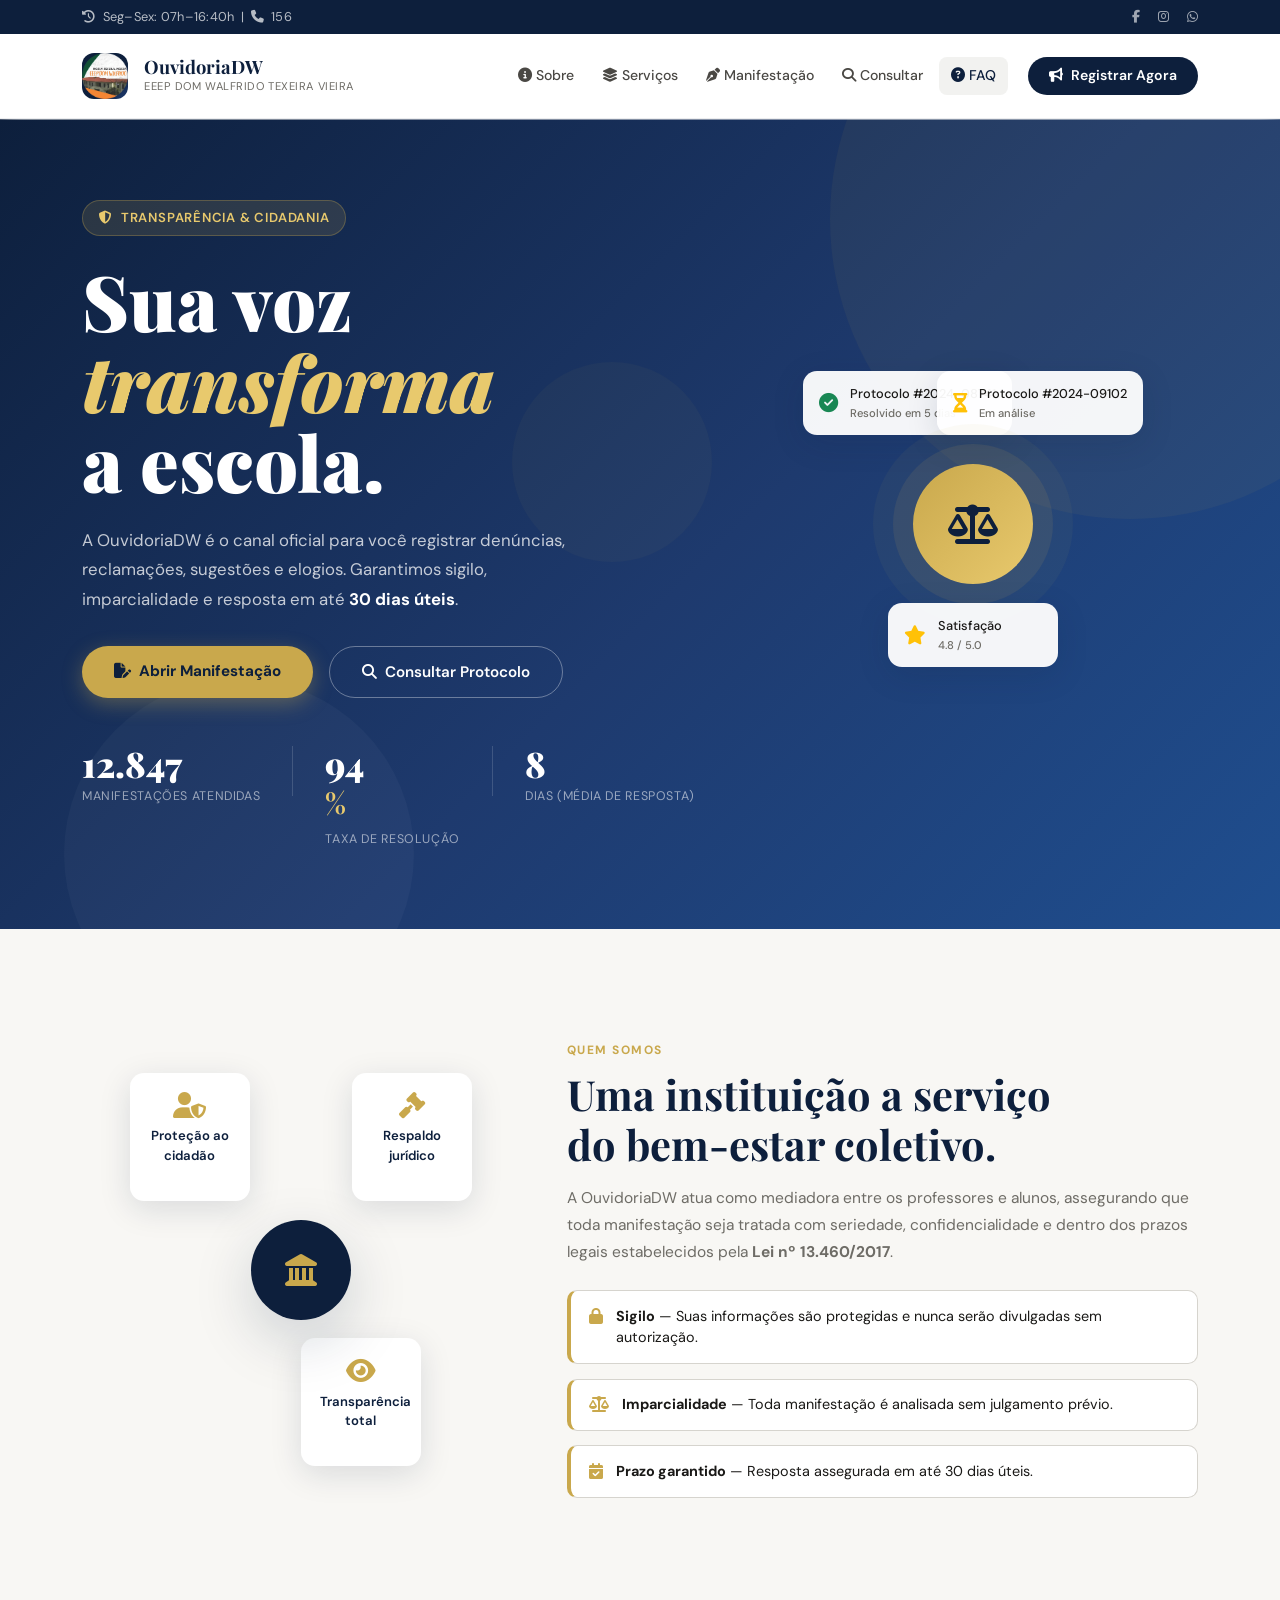
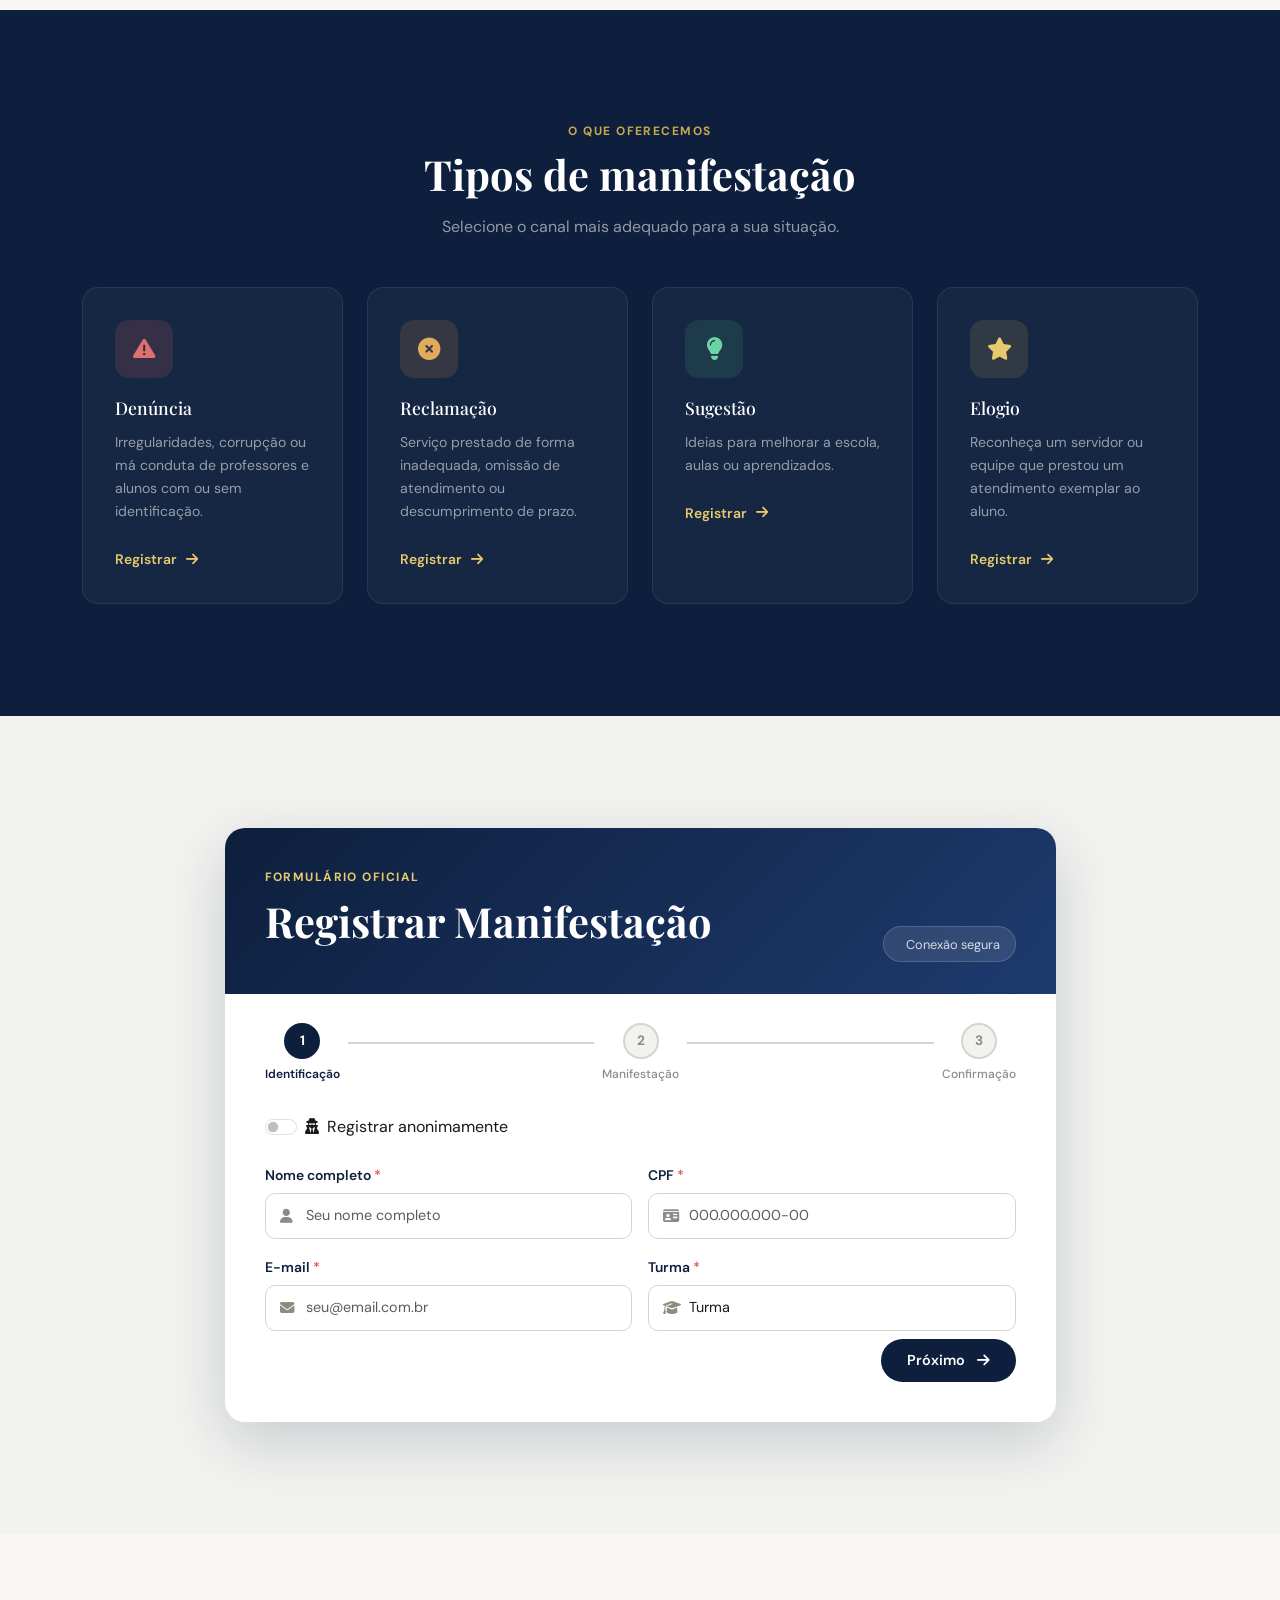
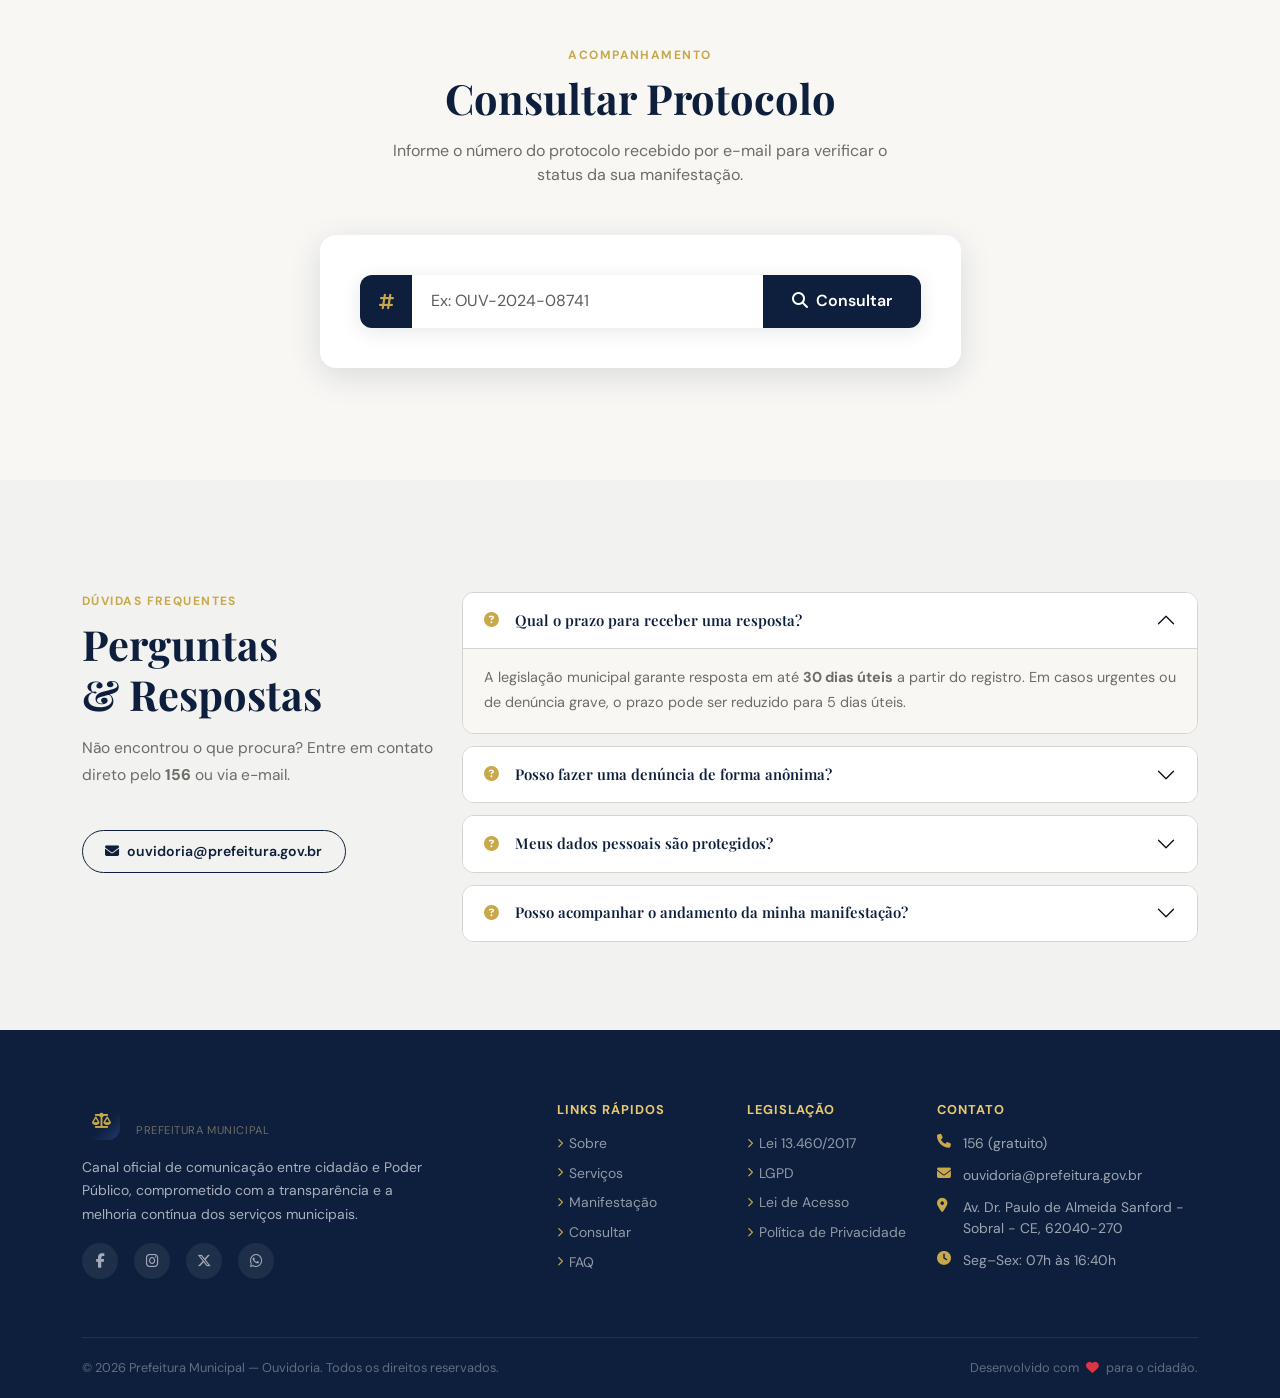
==== commit ff3a7a63: "corrige estrutura de pastas" ====
--- a/index.html
+++ b/index.html
@@ -3,7 +3,7 @@
 <head>
   <meta charset="UTF-8" />
   <meta name="viewport" content="width=device-width, initial-scale=1.0" />
-  <title>Ouvidoria Municipal — Fortaleza</title>
+  <title>OuvidoriaDW</title>
 
   <!-- Google Fonts -->
   <link rel="preconnect" href="https://fonts.googleapis.com" />
@@ -24,7 +24,7 @@
   <!-- ═══════════════════════════ TOPBAR ═══════════════════════════ -->
   <div class="topbar">
     <div class="container d-flex justify-content-between align-items-center">
-      <span><i class="fa-solid fa-clock-rotate-left me-1"></i> Seg–Sex: 08h–18h &nbsp;|&nbsp; <i class="fa-solid fa-phone me-1"></i> 156</span>
+      <span><i class="fa-solid fa-clock-rotate-left me-1"></i> Seg–Sex: 07h–16:40h &nbsp;|&nbsp; <i class="fa-solid fa-phone me-1"></i> 156</span>
       <span>
         <a href="#" class="topbar-link"><i class="fa-brands fa-facebook-f"></i></a>
         <a href="#" class="topbar-link"><i class="fa-brands fa-instagram"></i></a>
@@ -37,10 +37,10 @@
   <nav class="navbar navbar-expand-lg sticky-top" id="mainNav">
     <div class="container">
       <a class="navbar-brand d-flex align-items-center gap-3" href="#">
-        <div class="brand-icon"><i class="fa-solid fa-scale-balanced"></i></div>
+        <div class="brand-icon"><img class="imgLogo" src="assets/img/logo2.png" alt="logo"></div>
         <div>
-          <div class="brand-name">Ouvidoria</div>
-          <div class="brand-sub">Prefeitura Municipal</div>
+          <div class="brand-name">OuvidoriaDW</div>
+          <div class="brand-sub">EEEP Dom Walfrido Texeira Vieira</div>
         </div>
       </a>
       <button class="navbar-toggler" type="button" data-bs-toggle="collapse" data-bs-target="#navbarNav">
@@ -74,9 +74,9 @@
       <div class="row align-items-center min-vh-hero">
         <div class="col-lg-7 hero-content">
           <div class="hero-badge"><i class="fa-solid fa-shield-halved me-2"></i>Transparência & Cidadania</div>
-          <h1 class="hero-title">Sua voz <em>transforma</em><br/>a cidade.</h1>
+          <h1 class="hero-title">Sua voz <em>transforma</em><br/>a escola.</h1>
           <p class="hero-desc">
-            A Ouvidoria Municipal é o canal oficial para você registrar denúncias, reclamações, sugestões e elogios. Garantimos sigilo, imparcialidade e resposta em até <strong>30 dias úteis</strong>.
+            A OuvidoriaDW é o canal oficial para você registrar denúncias, reclamações, sugestões e elogios. Garantimos sigilo, imparcialidade e resposta em até <strong>30 dias úteis</strong>.
           </p>
           <div class="hero-actions d-flex flex-wrap gap-3">
             <a href="#manifestacao" class="btn btn-hero-primary">
@@ -153,7 +153,7 @@
           <div class="section-label">Quem somos</div>
           <h2 class="section-title">Uma instituição a serviço<br/>do bem-estar coletivo.</h2>
           <p class="section-text">
-            A Ouvidoria Municipal atua como mediadora entre o cidadão e os órgãos públicos, assegurando que toda manifestação seja tratada com seriedade, confidencialidade e dentro dos prazos legais estabelecidos pela <strong>Lei nº 13.460/2017</strong>.
+            A OuvidoriaDW atua como mediadora entre os professores e alunos, assegurando que toda manifestação seja tratada com seriedade, confidencialidade e dentro dos prazos legais estabelecidos pela <strong>Lei nº 13.460/2017</strong>.
           </p>
           <div class="principios">
             <div class="principio-item"><i class="fa-solid fa-lock"></i> <span><strong>Sigilo</strong> — Suas informações são protegidas e nunca serão divulgadas sem autorização.</span></div>
@@ -178,7 +178,7 @@
           <div class="service-card service-denuncia">
             <div class="service-icon"><i class="fa-solid fa-triangle-exclamation"></i></div>
             <h4>Denúncia</h4>
-            <p>Irregularidades, corrupção ou má conduta de agentes públicos com ou sem identificação.</p>
+            <p>Irregularidades, corrupção ou má conduta de professores e alunos com ou sem identificação.</p>
             <a href="#manifestacao" class="service-link" data-tipo="Denúncia">Registrar <i class="fa-solid fa-arrow-right ms-1"></i></a>
           </div>
         </div>
@@ -194,7 +194,7 @@
           <div class="service-card service-sugestao">
             <div class="service-icon"><i class="fa-solid fa-lightbulb"></i></div>
             <h4>Sugestão</h4>
-            <p>Ideias para melhorar serviços públicos, políticas urbanas ou iniciativas municipais.</p>
+            <p>Ideias para melhorar a escola, aulas ou aprendizados.</p>
             <a href="#manifestacao" class="service-link" data-tipo="Sugestão">Registrar <i class="fa-solid fa-arrow-right ms-1"></i></a>
           </div>
         </div>
@@ -202,7 +202,7 @@
           <div class="service-card service-elogio">
             <div class="service-icon"><i class="fa-solid fa-star"></i></div>
             <h4>Elogio</h4>
-            <p>Reconheça um servidor ou equipe que prestou um atendimento exemplar ao cidadão.</p>
+            <p>Reconheça um servidor ou equipe que prestou um atendimento exemplar ao aluno.</p>
             <a href="#manifestacao" class="service-link" data-tipo="Elogio">Registrar <i class="fa-solid fa-arrow-right ms-1"></i></a>
           </div>
         </div>
@@ -278,11 +278,26 @@
                       <input type="email" class="form-control custom-input" id="email" placeholder="seu@email.com.br" />
                     </div>
                   </div>
+                  <!-- Mudando telefone para turma -->
                   <div class="col-md-6 identificado-field">
-                    <label class="form-label">Telefone</label>
-                    <div class="input-icon-group">
-                      <i class="fa-solid fa-phone"></i>
-                      <input type="tel" class="form-control custom-input" id="telefone" placeholder="(85) 9 0000-0000" maxlength="15" />
+                    <label class="form-label">Turma <span class="req">*</span></label>
+                    <div class="input-icon-group">
+                      <i class="fa-solid fa-graduation-cap"></i>
+                      <select name="turma" class="form-control custom-input" id="turma">
+                        <option value="turma">Turma</option>
+                        <option value="1° Informática">1° Informática</option>
+                        <option value="1° Enfermagem">1° Enfermagem</option>
+                        <option value="1° Saúde Bocal">1° Saúde Bocal</option>
+                        <option value="1° Energias">1° Energias</option>
+                        <option value="2° Informática">2° Informática</option>
+                        <option value="2° Enfermagem">2° Enfermagem</option>
+                        <option value="2° Saúde Bocal">2° Saúde Bocal</option>
+                        <option value="2° Energias">2° Energias</option>
+                        <option value="3° Informática">3° Informática</option>
+                        <option value="3° Enfermagem">3° Enfermagem</option>
+                        <option value="3° Saúde Bocal">3° Saúde Bocal</option>
+                        <option value="3° Energias">3° Energias</option>
+                      </select>
                     </div>
                   </div>
                   <div class="col-12 d-flex justify-content-end mt-2">
@@ -315,14 +330,15 @@
                     <div class="input-icon-group">
                       <i class="fa-solid fa-building-columns"></i>
                       <select class="form-select custom-input" id="orgao">
-                        <option value="">Selecione o órgão...</option>
-                        <option>Secretaria de Saúde</option>
-                        <option>Secretaria de Educação</option>
-                        <option>Secretaria de Infraestrutura</option>
-                        <option>Secretaria de Segurança</option>
-                        <option>Secretaria de Meio Ambiente</option>
-                        <option>Secretaria de Finanças</option>
-                        <option>Outros</option>
+                        <option value="">Selecione sobre quem deseja falar...</option>
+                        <option value="Professores">Professores</option>
+                        <option value="Secretaria">Secretaria / Documentos</option>
+                        <option value="Coordenação">Coordenação / Direção</option>
+                        <option value="Cantina">Cantina / Refeitório</option>
+                        <option value="Biblioteca">Biblioteca</option>
+                        <option value="Limpeza">Limpeza / Manutenção</option>
+                        <option value="Portaria">Portaria / Segurança</option>
+                        <option value="Outros">Outros</option>
                       </select>
                     </div>
                   </div>
@@ -339,11 +355,6 @@
                     <div class="char-counter"><span id="charCount">0</span>/1000 caracteres</div>
                   </div>
                   <div class="col-md-6">
-                    <label class="form-label">Endereço do fato</label>
-                    <div class="input-icon-group">
-                      <i class="fa-solid fa-location-dot"></i>
-                      <input type="text" class="form-control custom-input" id="endereco" placeholder="Rua, bairro ou CEP" />
-                    </div>
                   </div>
                   <div class="col-md-6">
                     <label class="form-label">Data do ocorrido</label>
@@ -561,8 +572,8 @@
           <ul class="footer-contact">
             <li><i class="fa-solid fa-phone"></i> 156 (gratuito)</li>
             <li><i class="fa-solid fa-envelope"></i> ouvidoria@prefeitura.gov.br</li>
-            <li><i class="fa-solid fa-location-dot"></i> Av. da Universidade, 100 — Centro</li>
-            <li><i class="fa-solid fa-clock"></i> Seg–Sex: 08h às 18h</li>
+            <li><i class="fa-solid fa-location-dot"></i>Av. Dr. Paulo de Almeida Sanford - Sobral - CE, 62040-270</li>
+            <li><i class="fa-solid fa-clock"></i> Seg–Sex: 07h às 16:40h</li>
           </ul>
         </div>
       </div>
@@ -591,4 +602,4 @@
   <script src="assets/js/ajax.js"></script>
   <script src="assets/js/main.js"></script>
 </body>
-</html>
+</html>
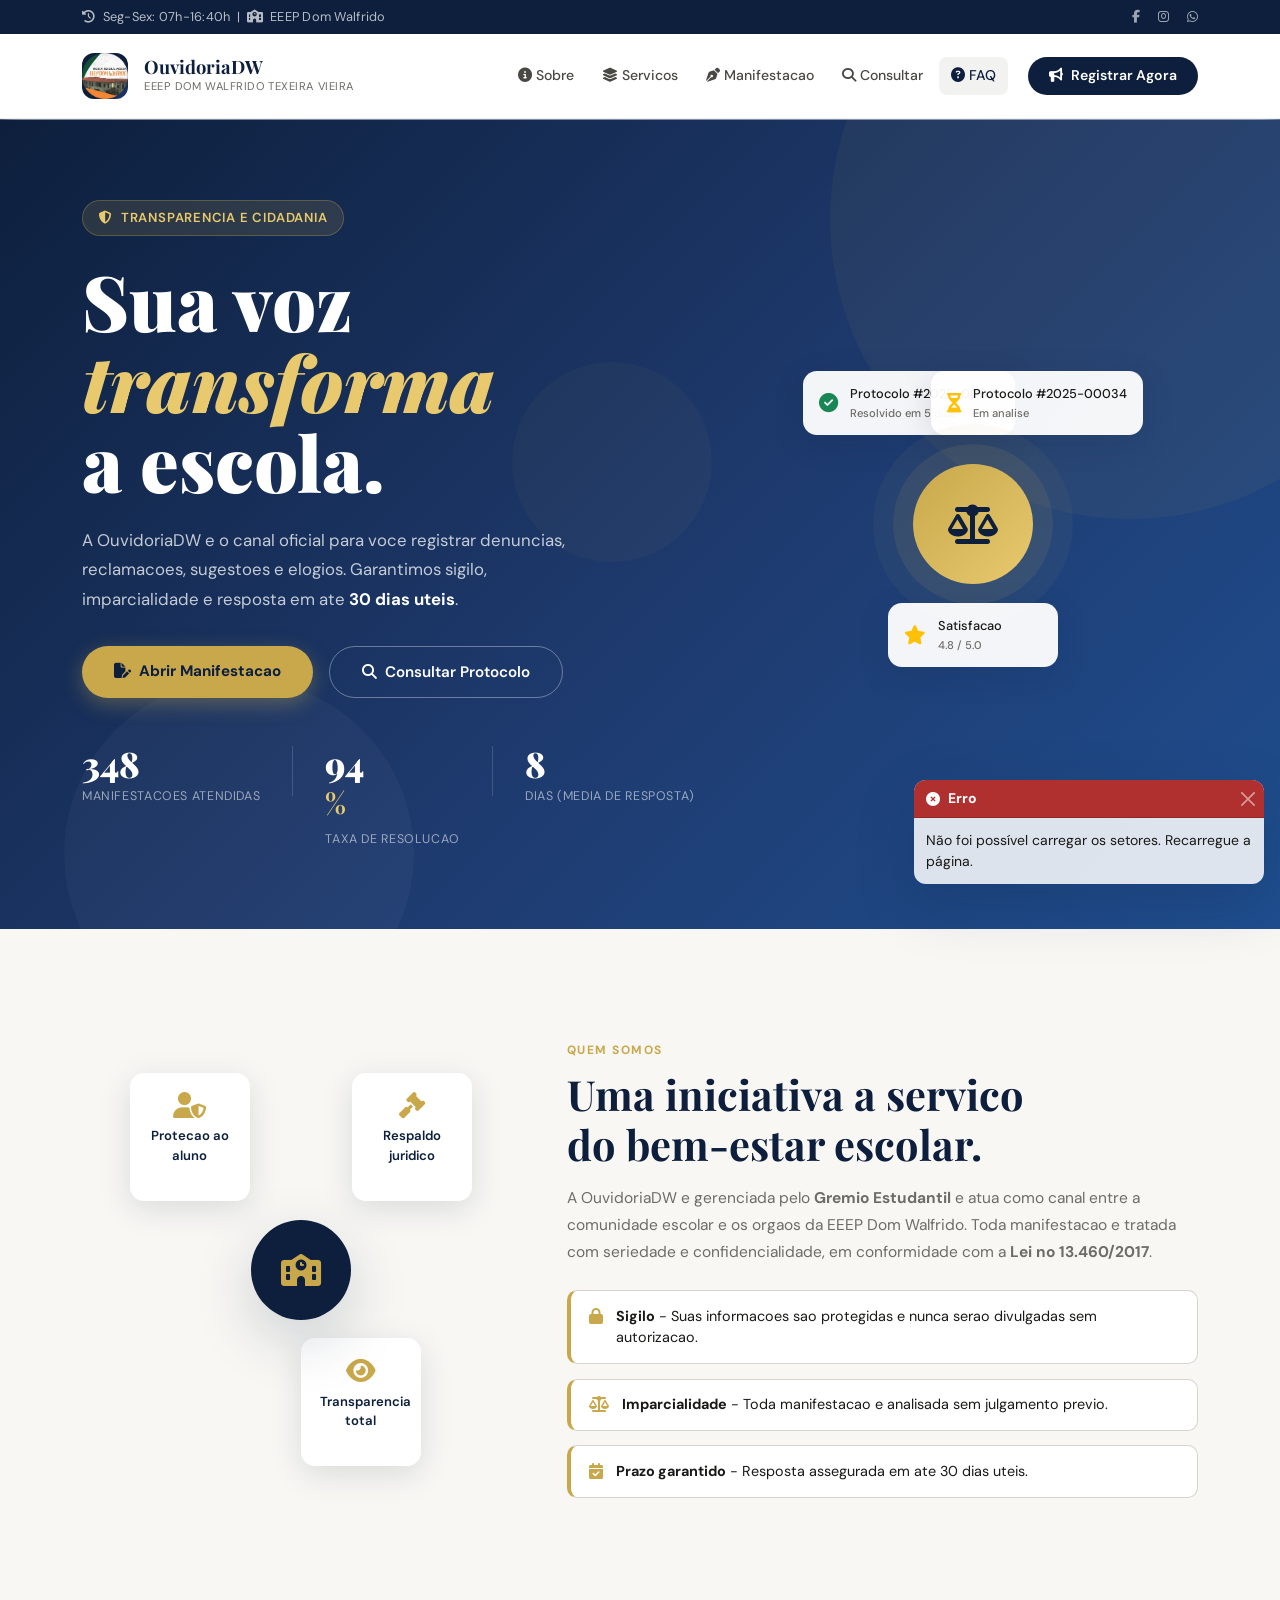
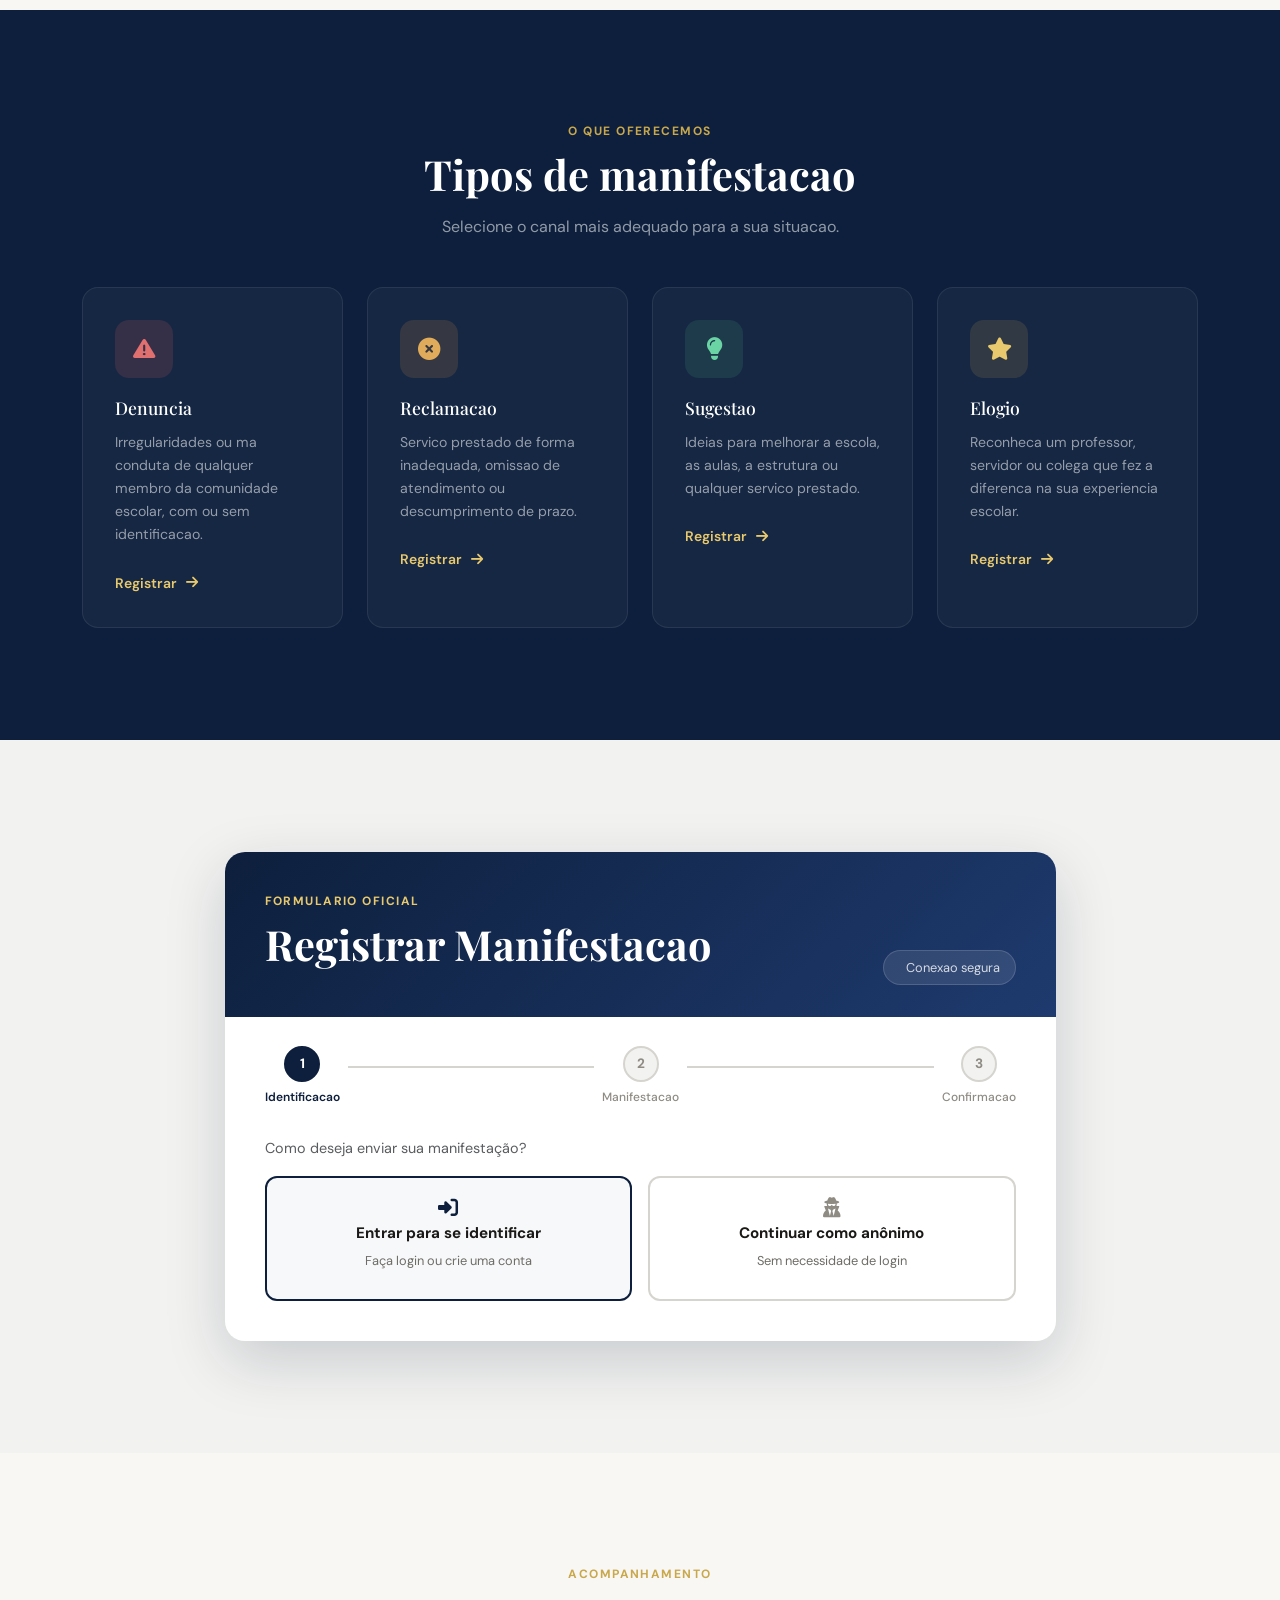
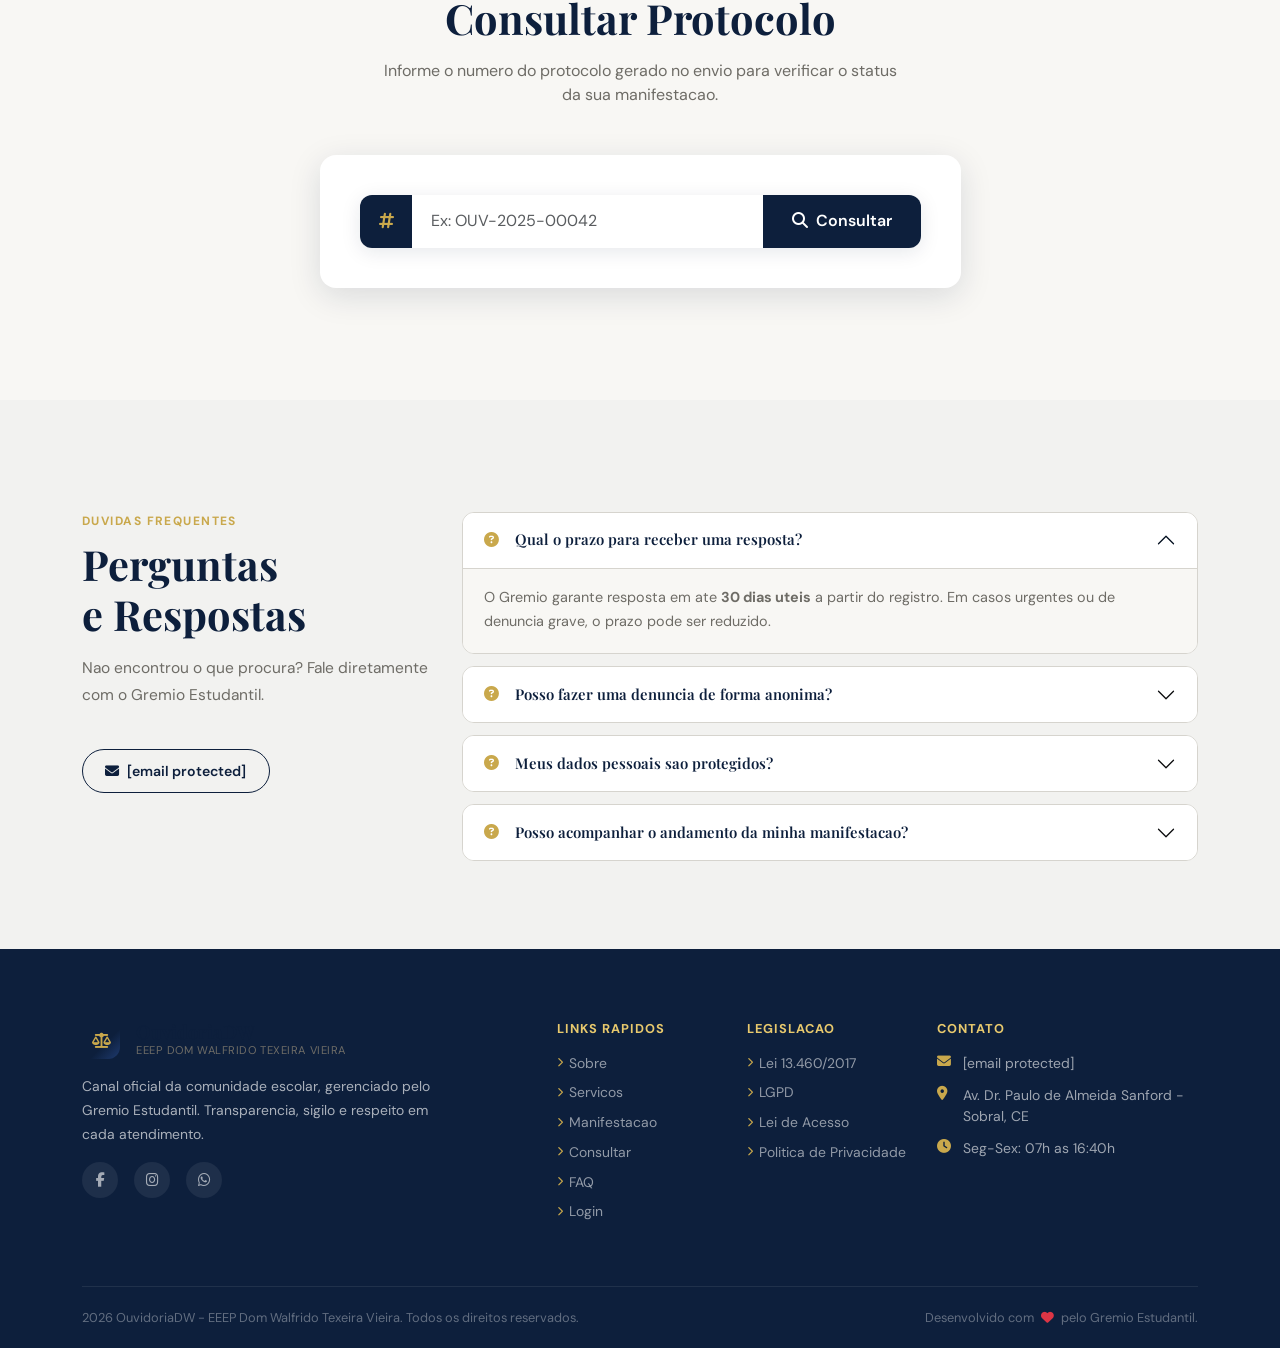
==== commit e9a6398f: "refactor: step 1 com cards de identificacao sem campos inuteis" ====
--- a/index.html
+++ b/index.html
@@ -4,27 +4,17 @@
   <meta charset="UTF-8" />
   <meta name="viewport" content="width=device-width, initial-scale=1.0" />
   <title>OuvidoriaDW</title>
-
-  <!-- Google Fonts -->
   <link rel="preconnect" href="https://fonts.googleapis.com" />
   <link rel="preconnect" href="https://fonts.gstatic.com" crossorigin />
   <link href="https://fonts.googleapis.com/css2?family=Playfair+Display:wght@700;900&family=DM+Sans:wght@300;400;500;600&display=swap" rel="stylesheet" />
-
-  <!-- Bootstrap 5 -->
   <link rel="stylesheet" href="https://cdn.jsdelivr.net/npm/bootstrap@5.3.3/dist/css/bootstrap.min.css" />
-
-  <!-- Font Awesome 6 -->
   <link rel="stylesheet" href="https://cdnjs.cloudflare.com/ajax/libs/font-awesome/6.5.2/css/all.min.css" />
-
-  <!-- Custom CSS -->
   <link rel="stylesheet" href="assets/css/style.css" />
 </head>
 <body>
-
-  <!-- ═══════════════════════════ TOPBAR ═══════════════════════════ -->
   <div class="topbar">
     <div class="container d-flex justify-content-between align-items-center">
-      <span><i class="fa-solid fa-clock-rotate-left me-1"></i> Seg–Sex: 07h–16:40h &nbsp;|&nbsp; <i class="fa-solid fa-phone me-1"></i> 156</span>
+      <span><i class="fa-solid fa-clock-rotate-left me-1"></i> Seg-Sex: 07h-16:40h &nbsp;|&nbsp; <i class="fa-solid fa-school me-1"></i> EEEP Dom Walfrido</span>
       <span>
         <a href="#" class="topbar-link"><i class="fa-brands fa-facebook-f"></i></a>
         <a href="#" class="topbar-link"><i class="fa-brands fa-instagram"></i></a>
@@ -32,12 +22,10 @@
       </span>
     </div>
   </div>
-
-  <!-- ═══════════════════════════ NAVBAR ═══════════════════════════ -->
   <nav class="navbar navbar-expand-lg sticky-top" id="mainNav">
     <div class="container">
       <a class="navbar-brand d-flex align-items-center gap-3" href="#">
-        <div class="brand-icon"><img class="imgLogo" src="assets/img/logo2.png" alt="logo"></div>
+        <div class="brand-icon"><img class="imgLogo" src="assets/img/logo2.png" alt="logo" /></div>
         <div>
           <div class="brand-name">OuvidoriaDW</div>
           <div class="brand-sub">EEEP Dom Walfrido Texeira Vieira</div>
@@ -49,21 +37,17 @@
       <div class="collapse navbar-collapse" id="navbarNav">
         <ul class="navbar-nav ms-auto align-items-lg-center gap-lg-1">
           <li class="nav-item"><a class="nav-link" href="#sobre"><i class="fa-solid fa-circle-info me-1"></i>Sobre</a></li>
-          <li class="nav-item"><a class="nav-link" href="#servicos"><i class="fa-solid fa-layer-group me-1"></i>Serviços</a></li>
-          <li class="nav-item"><a class="nav-link" href="#manifestacao"><i class="fa-solid fa-pen-nib me-1"></i>Manifestação</a></li>
+          <li class="nav-item"><a class="nav-link" href="#servicos"><i class="fa-solid fa-layer-group me-1"></i>Servicos</a></li>
+          <li class="nav-item"><a class="nav-link" href="#manifestacao"><i class="fa-solid fa-pen-nib me-1"></i>Manifestacao</a></li>
           <li class="nav-item"><a class="nav-link" href="#consulta"><i class="fa-solid fa-magnifying-glass me-1"></i>Consultar</a></li>
           <li class="nav-item"><a class="nav-link" href="#faq"><i class="fa-solid fa-circle-question me-1"></i>FAQ</a></li>
           <li class="nav-item ms-lg-3">
-            <a class="btn btn-nav-cta" href="#manifestacao">
-              <i class="fa-solid fa-bullhorn me-2"></i>Registrar Agora
-            </a>
+            <a class="btn btn-nav-cta" href="#manifestacao"><i class="fa-solid fa-bullhorn me-2"></i>Registrar Agora</a>
           </li>
         </ul>
       </div>
     </div>
   </nav>
-
-  <!-- ═══════════════════════════ HERO ═══════════════════════════ -->
   <section class="hero">
     <div class="hero-bg-shapes">
       <div class="shape shape-1"></div>
@@ -73,144 +57,108 @@
     <div class="container position-relative">
       <div class="row align-items-center min-vh-hero">
         <div class="col-lg-7 hero-content">
-          <div class="hero-badge"><i class="fa-solid fa-shield-halved me-2"></i>Transparência & Cidadania</div>
+          <div class="hero-badge"><i class="fa-solid fa-shield-halved me-2"></i>Transparencia e Cidadania</div>
           <h1 class="hero-title">Sua voz <em>transforma</em><br/>a escola.</h1>
-          <p class="hero-desc">
-            A OuvidoriaDW é o canal oficial para você registrar denúncias, reclamações, sugestões e elogios. Garantimos sigilo, imparcialidade e resposta em até <strong>30 dias úteis</strong>.
-          </p>
+          <p class="hero-desc">A OuvidoriaDW e o canal oficial para voce registrar denuncias, reclamacoes, sugestoes e elogios. Garantimos sigilo, imparcialidade e resposta em ate <strong>30 dias uteis</strong>.</p>
           <div class="hero-actions d-flex flex-wrap gap-3">
-            <a href="#manifestacao" class="btn btn-hero-primary">
-              <i class="fa-solid fa-file-pen me-2"></i>Abrir Manifestação
-            </a>
-            <a href="#consulta" class="btn btn-hero-outline">
-              <i class="fa-solid fa-search me-2"></i>Consultar Protocolo
-            </a>
+            <a href="#manifestacao" class="btn btn-hero-primary"><i class="fa-solid fa-file-pen me-2"></i>Abrir Manifestacao</a>
+            <a href="#consulta" class="btn btn-hero-outline"><i class="fa-solid fa-search me-2"></i>Consultar Protocolo</a>
           </div>
           <div class="hero-stats d-flex flex-wrap gap-4 mt-5">
             <div class="stat-item">
-              <span class="stat-number" data-target="12847">0</span>
-              <span class="stat-label">Manifestações atendidas</span>
+              <span class="stat-number" data-target="348">0</span>
+              <span class="stat-label">Manifestacoes atendidas</span>
             </div>
             <div class="stat-divider"></div>
             <div class="stat-item">
               <span class="stat-number" data-target="94">0</span><span class="stat-pct">%</span>
-              <span class="stat-label">Taxa de resolução</span>
+              <span class="stat-label">Taxa de resolucao</span>
             </div>
             <div class="stat-divider"></div>
             <div class="stat-item">
               <span class="stat-number" data-target="8">0</span>
-              <span class="stat-label">Dias (média de resposta)</span>
+              <span class="stat-label">Dias (media de resposta)</span>
             </div>
           </div>
         </div>
         <div class="col-lg-5 d-none d-lg-flex justify-content-center">
           <div class="hero-illustration">
-            <div class="illus-card illus-card-1">
-              <i class="fa-solid fa-check-circle text-success"></i>
-              <span>Protocolo #2024-08741<br/><small>Resolvido em 5 dias</small></span>
-            </div>
-            <div class="illus-card illus-card-2">
-              <i class="fa-solid fa-hourglass-half text-warning"></i>
-              <span>Protocolo #2024-09102<br/><small>Em análise</small></span>
-            </div>
-            <div class="illus-center">
-              <i class="fa-solid fa-scale-balanced"></i>
-            </div>
-            <div class="illus-card illus-card-3">
-              <i class="fa-solid fa-star text-warning"></i>
-              <span>Satisfação<br/><small>4.8 / 5.0</small></span>
-            </div>
-          </div>
-        </div>
-      </div>
-    </div>
-  </section>
-
-  <!-- ═══════════════════════════ SOBRE ═══════════════════════════ -->
+            <div class="illus-card illus-card-1"><i class="fa-solid fa-check-circle text-success"></i><span>Protocolo #2025-00021<br/><small>Resolvido em 5 dias</small></span></div>
+            <div class="illus-card illus-card-2"><i class="fa-solid fa-hourglass-half text-warning"></i><span>Protocolo #2025-00034<br/><small>Em analise</small></span></div>
+            <div class="illus-center"><i class="fa-solid fa-scale-balanced"></i></div>
+            <div class="illus-card illus-card-3"><i class="fa-solid fa-star text-warning"></i><span>Satisfacao<br/><small>4.8 / 5.0</small></span></div>
+          </div>
+        </div>
+      </div>
+    </div>
+  </section>
   <section class="section-sobre" id="sobre">
     <div class="container">
       <div class="row align-items-center g-5">
         <div class="col-lg-5">
           <div class="sobre-graphic">
-            <div class="sobre-block sobre-block-1">
-              <i class="fa-solid fa-user-shield fa-2x mb-2"></i>
-              <p>Proteção ao cidadão</p>
-            </div>
-            <div class="sobre-block sobre-block-2">
-              <i class="fa-solid fa-gavel fa-2x mb-2"></i>
-              <p>Respaldo jurídico</p>
-            </div>
-            <div class="sobre-block sobre-block-3">
-              <i class="fa-solid fa-eye fa-2x mb-2"></i>
-              <p>Transparência total</p>
-            </div>
-            <div class="sobre-center-icon">
-              <i class="fa-solid fa-landmark"></i>
-            </div>
+            <div class="sobre-block sobre-block-1"><i class="fa-solid fa-user-shield fa-2x mb-2"></i><p>Protecao ao aluno</p></div>
+            <div class="sobre-block sobre-block-2"><i class="fa-solid fa-gavel fa-2x mb-2"></i><p>Respaldo juridico</p></div>
+            <div class="sobre-block sobre-block-3"><i class="fa-solid fa-eye fa-2x mb-2"></i><p>Transparencia total</p></div>
+            <div class="sobre-center-icon"><i class="fa-solid fa-school"></i></div>
           </div>
         </div>
         <div class="col-lg-7">
           <div class="section-label">Quem somos</div>
-          <h2 class="section-title">Uma instituição a serviço<br/>do bem-estar coletivo.</h2>
-          <p class="section-text">
-            A OuvidoriaDW atua como mediadora entre os professores e alunos, assegurando que toda manifestação seja tratada com seriedade, confidencialidade e dentro dos prazos legais estabelecidos pela <strong>Lei nº 13.460/2017</strong>.
-          </p>
+          <h2 class="section-title">Uma iniciativa a servico<br/>do bem-estar escolar.</h2>
+          <p class="section-text">A OuvidoriaDW e gerenciada pelo <strong>Gremio Estudantil</strong> e atua como canal entre a comunidade escolar e os orgaos da EEEP Dom Walfrido. Toda manifestacao e tratada com seriedade e confidencialidade, em conformidade com a <strong>Lei no 13.460/2017</strong>.</p>
           <div class="principios">
-            <div class="principio-item"><i class="fa-solid fa-lock"></i> <span><strong>Sigilo</strong> — Suas informações são protegidas e nunca serão divulgadas sem autorização.</span></div>
-            <div class="principio-item"><i class="fa-solid fa-balance-scale"></i> <span><strong>Imparcialidade</strong> — Toda manifestação é analisada sem julgamento prévio.</span></div>
-            <div class="principio-item"><i class="fa-solid fa-calendar-check"></i> <span><strong>Prazo garantido</strong> — Resposta assegurada em até 30 dias úteis.</span></div>
-          </div>
-        </div>
-      </div>
-    </div>
-  </section>
-
-  <!-- ═══════════════════════════ SERVIÇOS ═══════════════════════════ -->
+            <div class="principio-item"><i class="fa-solid fa-lock"></i> <span><strong>Sigilo</strong> - Suas informacoes sao protegidas e nunca serao divulgadas sem autorizacao.</span></div>
+            <div class="principio-item"><i class="fa-solid fa-balance-scale"></i> <span><strong>Imparcialidade</strong> - Toda manifestacao e analisada sem julgamento previo.</span></div>
+            <div class="principio-item"><i class="fa-solid fa-calendar-check"></i> <span><strong>Prazo garantido</strong> - Resposta assegurada em ate 30 dias uteis.</span></div>
+          </div>
+        </div>
+      </div>
+    </div>
+  </section>
   <section class="section-services" id="servicos">
     <div class="container">
       <div class="text-center mb-5">
         <div class="section-label">O que oferecemos</div>
-        <h2 class="section-title">Tipos de manifestação</h2>
-        <p class="section-subtitle">Selecione o canal mais adequado para a sua situação.</p>
+        <h2 class="section-title">Tipos de manifestacao</h2>
+        <p class="section-subtitle">Selecione o canal mais adequado para a sua situacao.</p>
       </div>
       <div class="row g-4">
         <div class="col-sm-6 col-lg-3">
           <div class="service-card service-denuncia">
             <div class="service-icon"><i class="fa-solid fa-triangle-exclamation"></i></div>
-            <h4>Denúncia</h4>
-            <p>Irregularidades, corrupção ou má conduta de professores e alunos com ou sem identificação.</p>
-            <a href="#manifestacao" class="service-link" data-tipo="Denúncia">Registrar <i class="fa-solid fa-arrow-right ms-1"></i></a>
+            <h4>Denuncia</h4>
+            <p>Irregularidades ou ma conduta de qualquer membro da comunidade escolar, com ou sem identificacao.</p>
+            <a href="#manifestacao" class="service-link" data-tipo="Denuncia">Registrar <i class="fa-solid fa-arrow-right ms-1"></i></a>
           </div>
         </div>
         <div class="col-sm-6 col-lg-3">
           <div class="service-card service-reclamacao">
             <div class="service-icon"><i class="fa-solid fa-circle-xmark"></i></div>
-            <h4>Reclamação</h4>
-            <p>Serviço prestado de forma inadequada, omissão de atendimento ou descumprimento de prazo.</p>
-            <a href="#manifestacao" class="service-link" data-tipo="Reclamação">Registrar <i class="fa-solid fa-arrow-right ms-1"></i></a>
+            <h4>Reclamacao</h4>
+            <p>Servico prestado de forma inadequada, omissao de atendimento ou descumprimento de prazo.</p>
+            <a href="#manifestacao" class="service-link" data-tipo="Reclamacao">Registrar <i class="fa-solid fa-arrow-right ms-1"></i></a>
           </div>
         </div>
         <div class="col-sm-6 col-lg-3">
           <div class="service-card service-sugestao">
             <div class="service-icon"><i class="fa-solid fa-lightbulb"></i></div>
-            <h4>Sugestão</h4>
-            <p>Ideias para melhorar a escola, aulas ou aprendizados.</p>
-            <a href="#manifestacao" class="service-link" data-tipo="Sugestão">Registrar <i class="fa-solid fa-arrow-right ms-1"></i></a>
+            <h4>Sugestao</h4>
+            <p>Ideias para melhorar a escola, as aulas, a estrutura ou qualquer servico prestado.</p>
+            <a href="#manifestacao" class="service-link" data-tipo="Sugestao">Registrar <i class="fa-solid fa-arrow-right ms-1"></i></a>
           </div>
         </div>
         <div class="col-sm-6 col-lg-3">
           <div class="service-card service-elogio">
             <div class="service-icon"><i class="fa-solid fa-star"></i></div>
             <h4>Elogio</h4>
-            <p>Reconheça um servidor ou equipe que prestou um atendimento exemplar ao aluno.</p>
+            <p>Reconheca um professor, servidor ou colega que fez a diferenca na sua experiencia escolar.</p>
             <a href="#manifestacao" class="service-link" data-tipo="Elogio">Registrar <i class="fa-solid fa-arrow-right ms-1"></i></a>
           </div>
         </div>
       </div>
     </div>
   </section>
-
-  <!-- ═══════════════════════════ FORMULÁRIO ═══════════════════════════ -->
   <section class="section-form" id="manifestacao">
     <div class="container">
       <div class="row justify-content-center">
@@ -218,153 +166,73 @@
           <div class="form-card">
             <div class="form-card-header">
               <div>
-                <div class="section-label light">Formulário oficial</div>
-                <h2 class="section-title white">Registrar Manifestação</h2>
-              </div>
-              <div class="form-protocol-badge">
-                <i class="fa-solid fa-shield-check"></i>
-                <span>Conexão segura</span>
-              </div>
-            </div>
-
-            <!-- Step Indicator -->
+                <div class="section-label light">Formulario oficial</div>
+                <h2 class="section-title white">Registrar Manifestacao</h2>
+              </div>
+              <div class="form-protocol-badge"><i class="fa-solid fa-shield-check"></i><span>Conexao segura</span></div>
+            </div>
             <div class="step-indicator">
-              <div class="step active" id="step-indicator-1">
-                <div class="step-circle">1</div>
-                <span>Identificação</span>
-              </div>
+              <div class="step active" id="step-indicator-1"><div class="step-circle">1</div><span>Identificacao</span></div>
               <div class="step-line"></div>
-              <div class="step" id="step-indicator-2">
-                <div class="step-circle">2</div>
-                <span>Manifestação</span>
-              </div>
+              <div class="step" id="step-indicator-2"><div class="step-circle">2</div><span>Manifestacao</span></div>
               <div class="step-line"></div>
-              <div class="step" id="step-indicator-3">
-                <div class="step-circle">3</div>
-                <span>Confirmação</span>
-              </div>
-            </div>
-
+              <div class="step" id="step-indicator-3"><div class="step-circle">3</div><span>Confirmacao</span></div>
+            </div>
             <form id="ouvidoriaForm" novalidate>
-              <!-- STEP 1: Identificação -->
+              <!-- STEP 1 — Decisão de identificação -->
+              <!--
+                Sem campos de input. O form.js injeta aqui:
+                  #cards-nao-logado  → quando não há sessão ativa
+                  #card-logado       → quando há sessão ativa
+                O botão "Próximo" não existe mais nesse step —
+                a escolha do card já avança para o step 2.
+              -->
               <div class="form-step active" id="step-1">
-                <div class="row g-3">
-                  <div class="col-12">
-                    <div class="form-check form-switch mb-2">
-                      <input class="form-check-input" type="checkbox" id="anonimo" />
-                      <label class="form-check-label" for="anonimo">
-                        <i class="fa-solid fa-user-secret me-1"></i> Registrar anonimamente
-                      </label>
-                    </div>
-                  </div>
-                  <div class="col-md-6 identificado-field">
-                    <label class="form-label">Nome completo <span class="req">*</span></label>
-                    <div class="input-icon-group">
-                      <i class="fa-solid fa-user"></i>
-                      <input type="text" class="form-control custom-input" id="nome" placeholder="Seu nome completo" />
-                    </div>
-                  </div>
-                  <div class="col-md-6 identificado-field">
-                    <label class="form-label">CPF <span class="req">*</span></label>
-                    <div class="input-icon-group">
-                      <i class="fa-solid fa-id-card"></i>
-                      <input type="text" class="form-control custom-input" id="cpf" placeholder="000.000.000-00" maxlength="14" />
-                    </div>
-                  </div>
-                  <div class="col-md-6 identificado-field">
-                    <label class="form-label">E-mail <span class="req">*</span></label>
-                    <div class="input-icon-group">
-                      <i class="fa-solid fa-envelope"></i>
-                      <input type="email" class="form-control custom-input" id="email" placeholder="seu@email.com.br" />
-                    </div>
-                  </div>
-                  <!-- Mudando telefone para turma -->
-                  <div class="col-md-6 identificado-field">
-                    <label class="form-label">Turma <span class="req">*</span></label>
-                    <div class="input-icon-group">
-                      <i class="fa-solid fa-graduation-cap"></i>
-                      <select name="turma" class="form-control custom-input" id="turma">
-                        <option value="turma">Turma</option>
-                        <option value="1° Informática">1° Informática</option>
-                        <option value="1° Enfermagem">1° Enfermagem</option>
-                        <option value="1° Saúde Bocal">1° Saúde Bocal</option>
-                        <option value="1° Energias">1° Energias</option>
-                        <option value="2° Informática">2° Informática</option>
-                        <option value="2° Enfermagem">2° Enfermagem</option>
-                        <option value="2° Saúde Bocal">2° Saúde Bocal</option>
-                        <option value="2° Energias">2° Energias</option>
-                        <option value="3° Informática">3° Informática</option>
-                        <option value="3° Enfermagem">3° Enfermagem</option>
-                        <option value="3° Saúde Bocal">3° Saúde Bocal</option>
-                        <option value="3° Energias">3° Energias</option>
-                      </select>
-                    </div>
-                  </div>
-                  <div class="col-12 d-flex justify-content-end mt-2">
-                    <button type="button" class="btn btn-step-next" id="next-to-2">
-                      Próximo <i class="fa-solid fa-arrow-right ms-2"></i>
-                    </button>
-                  </div>
-                </div>
-              </div>
-
-              <!-- STEP 2: Manifestação -->
+                <div id="step1-loading" class="text-center py-4">
+                  <span class="spinner-border spinner-border-sm me-2"></span>
+                  <span class="text-muted" style="font-size:.9rem">Verificando sessão...</span>
+                </div>
+              </div>
+              <!-- STEP 2 -->
               <div class="form-step" id="step-2">
                 <div class="row g-3">
                   <div class="col-md-6">
-                    <label class="form-label">Tipo de manifestação <span class="req">*</span></label>
+                    <label class="form-label">Tipo de manifestacao <span class="req">*</span></label>
                     <div class="input-icon-group">
                       <i class="fa-solid fa-tag"></i>
                       <select class="form-select custom-input" id="tipo">
                         <option value="">Selecione o tipo...</option>
-                        <option value="Denúncia">Denúncia</option>
-                        <option value="Reclamação">Reclamação</option>
-                        <option value="Sugestão">Sugestão</option>
-                        <option value="Elogio">Elogio</option>
-                        <option value="Solicitação">Solicitação</option>
+                        <option value="1">Denuncia</option>
+                        <option value="2">Reclamacao</option>
+                        <option value="3">Sugestao</option>
+                        <option value="4">Elogio</option>
+                        <option value="5">Solicitacao</option>
                       </select>
                     </div>
                   </div>
                   <div class="col-md-6">
-                    <label class="form-label">Órgão / Secretaria <span class="req">*</span></label>
+                    <label class="form-label">Setor <span class="req">*</span></label>
                     <div class="input-icon-group">
                       <i class="fa-solid fa-building-columns"></i>
-                      <select class="form-select custom-input" id="orgao">
-                        <option value="">Selecione sobre quem deseja falar...</option>
-                        <option value="Professores">Professores</option>
-                        <option value="Secretaria">Secretaria / Documentos</option>
-                        <option value="Coordenação">Coordenação / Direção</option>
-                        <option value="Cantina">Cantina / Refeitório</option>
-                        <option value="Biblioteca">Biblioteca</option>
-                        <option value="Limpeza">Limpeza / Manutenção</option>
-                        <option value="Portaria">Portaria / Segurança</option>
-                        <option value="Outros">Outros</option>
+                      <select class="form-select custom-input" id="setor">
+                        <option value="">Carregando setores...</option>
                       </select>
                     </div>
                   </div>
                   <div class="col-12">
-                    <label class="form-label">Assunto <span class="req">*</span></label>
+                    <label class="form-label">Descricao detalhada <span class="req">*</span></label>
+                    <textarea class="form-control custom-input" id="descricao" rows="6" placeholder="Descreva com detalhes: o que aconteceu, quando, onde e quais pessoas estao envolvidas..."></textarea>
+                    <div class="char-counter"><span id="charCount">0</span>/1000 caracteres</div>
+                  </div>
+                  <div class="col-12 identificado-field">
+                    <label class="form-label">Contato para retorno <span class="text-muted small">(opcional)</span></label>
                     <div class="input-icon-group">
-                      <i class="fa-solid fa-heading"></i>
-                      <input type="text" class="form-control custom-input" id="assunto" placeholder="Resumo em uma frase" />
+                      <i class="fa-solid fa-address-card"></i>
+                      <input type="text" class="form-control custom-input" id="contato" placeholder="WhatsApp, e-mail alternativo ou como prefere ser contatado" />
                     </div>
                   </div>
                   <div class="col-12">
-                    <label class="form-label">Descrição detalhada <span class="req">*</span></label>
-                    <textarea class="form-control custom-input" id="descricao" rows="5" placeholder="Descreva com detalhes: o que aconteceu, onde, quando e quais pessoas estão envolvidas..."></textarea>
-                    <div class="char-counter"><span id="charCount">0</span>/1000 caracteres</div>
-                  </div>
-                  <div class="col-md-6">
-                  </div>
-                  <div class="col-md-6">
-                    <label class="form-label">Data do ocorrido</label>
-                    <div class="input-icon-group">
-                      <i class="fa-solid fa-calendar-days"></i>
-                      <input type="date" class="form-control custom-input" id="dataFato" />
-                    </div>
-                  </div>
-                  <div class="col-12">
-                    <label class="form-label">Anexar arquivos <span class="text-muted small">(PDF, JPG, PNG — máx. 5MB)</span></label>
+                    <label class="form-label">Anexar arquivos <span class="text-muted small">(PDF, JPG, PNG - max. 5MB)</span></label>
                     <div class="upload-area" id="uploadArea">
                       <i class="fa-solid fa-cloud-arrow-up fa-2x mb-2"></i>
                       <p>Arraste arquivos aqui ou <label for="fileInput" class="upload-link">clique para selecionar</label></p>
@@ -373,56 +241,40 @@
                     </div>
                   </div>
                   <div class="col-12 d-flex justify-content-between mt-2">
-                    <button type="button" class="btn btn-step-back" id="back-to-1">
-                      <i class="fa-solid fa-arrow-left me-2"></i> Voltar
-                    </button>
-                    <button type="button" class="btn btn-step-next" id="next-to-3">
-                      Revisar <i class="fa-solid fa-arrow-right ms-2"></i>
-                    </button>
-                  </div>
-                </div>
-              </div>
-
-              <!-- STEP 3: Revisão e Envio -->
+                    <button type="button" class="btn btn-step-back" id="back-to-1"><i class="fa-solid fa-arrow-left me-2"></i> Voltar</button>
+                    <button type="button" class="btn btn-step-next" id="next-to-3">Revisar <i class="fa-solid fa-arrow-right ms-2"></i></button>
+                  </div>
+                </div>
+              </div>
+              <!-- STEP 3 -->
               <div class="form-step" id="step-3">
                 <div class="review-box">
-                  <h5 class="review-title"><i class="fa-solid fa-eye me-2"></i>Revisão dos dados</h5>
+                  <h5 class="review-title"><i class="fa-solid fa-eye me-2"></i>Revisao dos dados</h5>
                   <div id="reviewContent" class="review-content"></div>
                 </div>
                 <div class="form-check mt-4">
                   <input class="form-check-input" type="checkbox" id="termos" />
-                  <label class="form-check-label" for="termos">
-                    Li e concordo com a <a href="#" class="link-gold">Política de Privacidade</a> e autorizo o tratamento dos meus dados conforme a LGPD.
-                  </label>
+                  <label class="form-check-label" for="termos">Li e concordo com a <a href="#" class="link-gold">Politica de Privacidade</a> e autorizo o tratamento dos meus dados conforme a LGPD.</label>
                 </div>
                 <div class="col-12 d-flex justify-content-between mt-4">
-                  <button type="button" class="btn btn-step-back" id="back-to-2">
-                    <i class="fa-solid fa-arrow-left me-2"></i> Voltar
+                  <button type="button" class="btn btn-step-back" id="back-to-2"><i class="fa-solid fa-arrow-left me-2"></i> Voltar</button>
+                  <button type="button" class="btn btn-submit" id="submitBtn">
+                    <span id="submitText"><i class="fa-solid fa-paper-plane me-2"></i>Enviar Manifestacao</span>
+                    <span id="submitSpinner" class="d-none"><span class="spinner-border spinner-border-sm me-2"></span>Enviando...</span>
                   </button>
-                  <button type="button" class="btn btn-submit" id="submitBtn">
-                    <span id="submitText"><i class="fa-solid fa-paper-plane me-2"></i>Enviar Manifestação</span>
-                    <span id="submitSpinner" class="d-none">
-                      <span class="spinner-border spinner-border-sm me-2"></span>Enviando...
-                    </span>
-                  </button>
-                </div>
-              </div>
-
+                </div>
+              </div>
               <!-- SUCCESS -->
               <div class="form-step" id="step-success">
                 <div class="success-state text-center py-4">
                   <div class="success-icon"><i class="fa-solid fa-circle-check"></i></div>
-                  <h3 class="success-title">Manifestação registrada!</h3>
-                  <p class="success-desc">Seu protocolo foi gerado com sucesso. Guarde o número para acompanhar o andamento.</p>
-                  <div class="protocol-number" id="protocolNumber">— — — —</div>
-                  <p class="text-muted small mt-2">Você receberá uma confirmação no e-mail informado.</p>
+                  <h3 class="success-title">Manifestacao registrada!</h3>
+                  <p class="success-desc">Seu protocolo foi gerado com sucesso. Guarde o numero para acompanhar o andamento.</p>
+                  <div class="protocol-number" id="protocolNumber">-- -- -- --</div>
+                  <p class="text-muted small mt-2">O Gremio Estudantil analisara sua manifestacao e respondera pelo protocolo acima.</p>
                   <div class="d-flex gap-3 justify-content-center mt-4">
-                    <button type="button" class="btn btn-step-next" id="newManifestacao">
-                      <i class="fa-solid fa-plus me-2"></i> Nova Manifestação
-                    </button>
-                    <a href="#consulta" class="btn btn-step-back">
-                      <i class="fa-solid fa-magnifying-glass me-2"></i> Consultar
-                    </a>
+                    <button type="button" class="btn btn-step-next" id="newManifestacao"><i class="fa-solid fa-plus me-2"></i> Nova Manifestacao</button>
+                    <a href="#consulta" class="btn btn-step-back"><i class="fa-solid fa-magnifying-glass me-2"></i> Consultar</a>
                   </div>
                 </div>
               </div>
@@ -432,26 +284,20 @@
       </div>
     </div>
   </section>
-
-  <!-- ═══════════════════════════ CONSULTA ═══════════════════════════ -->
   <section class="section-consulta" id="consulta">
     <div class="container">
       <div class="row justify-content-center">
         <div class="col-lg-8 text-center mb-5">
           <div class="section-label">Acompanhamento</div>
           <h2 class="section-title">Consultar Protocolo</h2>
-          <p class="section-subtitle">Informe o número do protocolo recebido por e-mail para verificar o status da sua manifestação.</p>
+          <p class="section-subtitle">Informe o numero do protocolo gerado no envio para verificar o status da sua manifestacao.</p>
         </div>
         <div class="col-lg-7">
           <div class="consulta-card">
             <div class="input-group consult-group">
-              <span class="input-group-text consult-prefix">
-                <i class="fa-solid fa-hashtag"></i>
-              </span>
-              <input type="text" class="form-control consult-input" id="protocolSearch" placeholder="Ex: OUV-2024-08741" />
-              <button class="btn btn-consult" id="btnConsultar">
-                <i class="fa-solid fa-search me-2"></i>Consultar
-              </button>
+              <span class="input-group-text consult-prefix"><i class="fa-solid fa-hashtag"></i></span>
+              <input type="text" class="form-control consult-input" id="protocolSearch" placeholder="Ex: OUV-2025-00042" />
+              <button class="btn btn-consult" id="btnConsultar"><i class="fa-solid fa-search me-2"></i>Consultar</button>
             </div>
             <div id="consultaResult" class="consulta-result mt-4 d-none"></div>
           </div>
@@ -459,18 +305,14 @@
       </div>
     </div>
   </section>
-
-  <!-- ═══════════════════════════ FAQ ═══════════════════════════ -->
   <section class="section-faq" id="faq">
     <div class="container">
       <div class="row">
         <div class="col-lg-4 mb-5 mb-lg-0">
-          <div class="section-label">Dúvidas frequentes</div>
-          <h2 class="section-title">Perguntas<br/>& Respostas</h2>
-          <p class="section-text">Não encontrou o que procura? Entre em contato direto pelo <strong>156</strong> ou via e-mail.</p>
-          <a href="mailto:ouvidoria@prefeitura.gov.br" class="btn btn-faq-contact">
-            <i class="fa-solid fa-envelope me-2"></i>ouvidoria@prefeitura.gov.br
-          </a>
+          <div class="section-label">Duvidas frequentes</div>
+          <h2 class="section-title">Perguntas<br/>e Respostas</h2>
+          <p class="section-text">Nao encontrou o que procura? Fale diretamente com o Gremio Estudantil.</p>
+          <a href="/cdn-cgi/l/email-protection#dfb8adbab2b6b09fbbb0b2a8beb3b9adb6bbb0f1babbaaf1bdad" class="btn btn-faq-contact"><i class="fa-solid fa-envelope me-2"></i><span class="__cf_email__" data-cfemail="462134232b2f290622292b31272a20342f222968232233682434">[email&#160;protected]</span></a>
         </div>
         <div class="col-lg-8">
           <div class="accordion custom-accordion" id="faqAccordion">
@@ -481,54 +323,44 @@
                 </button>
               </h2>
               <div id="faq1" class="accordion-collapse collapse show" data-bs-parent="#faqAccordion">
-                <div class="accordion-body custom-accordion-body">
-                  A legislação municipal garante resposta em até <strong>30 dias úteis</strong> a partir do registro. Em casos urgentes ou de denúncia grave, o prazo pode ser reduzido para 5 dias úteis.
-                </div>
+                <div class="accordion-body custom-accordion-body">O Gremio garante resposta em ate <strong>30 dias uteis</strong> a partir do registro. Em casos urgentes ou de denuncia grave, o prazo pode ser reduzido.</div>
               </div>
             </div>
             <div class="accordion-item custom-accordion-item">
               <h2 class="accordion-header">
                 <button class="accordion-button custom-accordion-btn collapsed" type="button" data-bs-toggle="collapse" data-bs-target="#faq2">
-                  <i class="fa-solid fa-question-circle me-3 acc-icon"></i> Posso fazer uma denúncia de forma anônima?
+                  <i class="fa-solid fa-question-circle me-3 acc-icon"></i> Posso fazer uma denuncia de forma anonima?
                 </button>
               </h2>
               <div id="faq2" class="accordion-collapse collapse" data-bs-parent="#faqAccordion">
-                <div class="accordion-body custom-accordion-body">
-                  Sim! O registro anônimo é permitido e protegido por lei. Ative a opção "Registrar anonimamente" no formulário. Atenção: sem dados de contato, não poderemos enviar atualizações sobre sua manifestação.
-                </div>
+                <div class="accordion-body custom-accordion-body">Sim! Ative a opcao "Registrar anonimamente" no formulario. Sem dados de contato, o acompanhamento so e possivel pelo numero de protocolo.</div>
               </div>
             </div>
             <div class="accordion-item custom-accordion-item">
               <h2 class="accordion-header">
                 <button class="accordion-button custom-accordion-btn collapsed" type="button" data-bs-toggle="collapse" data-bs-target="#faq3">
-                  <i class="fa-solid fa-question-circle me-3 acc-icon"></i> Meus dados pessoais são protegidos?
+                  <i class="fa-solid fa-question-circle me-3 acc-icon"></i> Meus dados pessoais sao protegidos?
                 </button>
               </h2>
               <div id="faq3" class="accordion-collapse collapse" data-bs-parent="#faqAccordion">
-                <div class="accordion-body custom-accordion-body">
-                  Todas as informações são tratadas com absoluto sigilo e em conformidade com a <strong>LGPD (Lei nº 13.709/2018)</strong>. Seus dados nunca serão divulgados ao órgão denunciado sem seu consentimento.
-                </div>
+                <div class="accordion-body custom-accordion-body">Sim. Todas as informacoes sao tratadas em conformidade com a <strong>LGPD (Lei no 13.709/2018)</strong>. Manifestacoes anonimas nao armazenam nenhum dado de identificacao.</div>
               </div>
             </div>
             <div class="accordion-item custom-accordion-item">
               <h2 class="accordion-header">
                 <button class="accordion-button custom-accordion-btn collapsed" type="button" data-bs-toggle="collapse" data-bs-target="#faq4">
-                  <i class="fa-solid fa-question-circle me-3 acc-icon"></i> Posso acompanhar o andamento da minha manifestação?
+                  <i class="fa-solid fa-question-circle me-3 acc-icon"></i> Posso acompanhar o andamento da minha manifestacao?
                 </button>
               </h2>
               <div id="faq4" class="accordion-collapse collapse" data-bs-parent="#faqAccordion">
-                <div class="accordion-body custom-accordion-body">
-                  Sim. Utilize o número de protocolo gerado no momento do cadastro para consultar o status na seção <strong>"Consultar Protocolo"</strong> desta página ou acessando diretamente o portal do cidadão.
-                </div>
-              </div>
-            </div>
-          </div>
-        </div>
-      </div>
-    </div>
-  </section>
-
-  <!-- ═══════════════════════════ FOOTER ═══════════════════════════ -->
+                <div class="accordion-body custom-accordion-body">Sim. Use o numero de protocolo gerado no envio para consultar o status na secao <strong>"Consultar Protocolo"</strong> desta pagina.</div>
+              </div>
+            </div>
+          </div>
+        </div>
+      </div>
+    </div>
+  </section>
   <footer class="site-footer">
     <div class="container">
       <div class="row g-4 py-5">
@@ -536,58 +368,53 @@
           <div class="footer-brand d-flex align-items-center gap-3 mb-3">
             <div class="brand-icon sm"><i class="fa-solid fa-scale-balanced"></i></div>
             <div>
-              <div class="brand-name">Ouvidoria</div>
-              <div class="brand-sub">Prefeitura Municipal</div>
-            </div>
-          </div>
-          <p class="footer-desc">Canal oficial de comunicação entre cidadão e Poder Público, comprometido com a transparência e a melhoria contínua dos serviços municipais.</p>
+              <div class="brand-name">OuvidoriaDW</div>
+              <div class="brand-sub">EEEP Dom Walfrido Texeira Vieira</div>
+            </div>
+          </div>
+          <p class="footer-desc">Canal oficial da comunidade escolar, gerenciado pelo Gremio Estudantil. Transparencia, sigilo e respeito em cada atendimento.</p>
           <div class="footer-social d-flex gap-3 mt-3">
             <a href="#" class="social-link"><i class="fa-brands fa-facebook-f"></i></a>
             <a href="#" class="social-link"><i class="fa-brands fa-instagram"></i></a>
-            <a href="#" class="social-link"><i class="fa-brands fa-x-twitter"></i></a>
             <a href="#" class="social-link"><i class="fa-brands fa-whatsapp"></i></a>
           </div>
         </div>
         <div class="col-sm-6 col-lg-2 offset-lg-1">
-          <h6 class="footer-heading">Links Rápidos</h6>
+          <h6 class="footer-heading">Links Rapidos</h6>
           <ul class="footer-links">
             <li><a href="#sobre"><i class="fa-solid fa-chevron-right"></i> Sobre</a></li>
-            <li><a href="#servicos"><i class="fa-solid fa-chevron-right"></i> Serviços</a></li>
-            <li><a href="#manifestacao"><i class="fa-solid fa-chevron-right"></i> Manifestação</a></li>
+            <li><a href="#servicos"><i class="fa-solid fa-chevron-right"></i> Servicos</a></li>
+            <li><a href="#manifestacao"><i class="fa-solid fa-chevron-right"></i> Manifestacao</a></li>
             <li><a href="#consulta"><i class="fa-solid fa-chevron-right"></i> Consultar</a></li>
             <li><a href="#faq"><i class="fa-solid fa-chevron-right"></i> FAQ</a></li>
+            <li><a href="login.html"><i class="fa-solid fa-chevron-right"></i> Login</a></li>
           </ul>
         </div>
         <div class="col-sm-6 col-lg-2">
-          <h6 class="footer-heading">Legislação</h6>
+          <h6 class="footer-heading">Legislacao</h6>
           <ul class="footer-links">
             <li><a href="#"><i class="fa-solid fa-chevron-right"></i> Lei 13.460/2017</a></li>
             <li><a href="#"><i class="fa-solid fa-chevron-right"></i> LGPD</a></li>
             <li><a href="#"><i class="fa-solid fa-chevron-right"></i> Lei de Acesso</a></li>
-            <li><a href="#"><i class="fa-solid fa-chevron-right"></i> Política de Privacidade</a></li>
+            <li><a href="#"><i class="fa-solid fa-chevron-right"></i> Politica de Privacidade</a></li>
           </ul>
         </div>
         <div class="col-lg-3">
           <h6 class="footer-heading">Contato</h6>
           <ul class="footer-contact">
-            <li><i class="fa-solid fa-phone"></i> 156 (gratuito)</li>
-            <li><i class="fa-solid fa-envelope"></i> ouvidoria@prefeitura.gov.br</li>
-            <li><i class="fa-solid fa-location-dot"></i>Av. Dr. Paulo de Almeida Sanford - Sobral - CE, 62040-270</li>
-            <li><i class="fa-solid fa-clock"></i> Seg–Sex: 07h às 16:40h</li>
+            <li><i class="fa-solid fa-envelope"></i> <a href="/cdn-cgi/l/email-protection" class="__cf_email__" data-cfemail="fd9a8f98909492bd9992908a9c919b8f949992d3989988d39f8f">[email&#160;protected]</a></li>
+            <li><i class="fa-solid fa-location-dot"></i> Av. Dr. Paulo de Almeida Sanford - Sobral, CE</li>
+            <li><i class="fa-solid fa-clock"></i> Seg-Sex: 07h as 16:40h</li>
           </ul>
         </div>
       </div>
       <div class="footer-bottom">
-        <span>© 2024 Prefeitura Municipal — Ouvidoria. Todos os direitos reservados.</span>
-        <span>Desenvolvido com <i class="fa-solid fa-heart text-danger mx-1"></i> para o cidadão.</span>
+        <span>2025 OuvidoriaDW - EEEP Dom Walfrido Texeira Vieira. Todos os direitos reservados.</span>
+        <span>Desenvolvido com <i class="fa-solid fa-heart text-danger mx-1"></i> pelo Gremio Estudantil.</span>
       </div>
     </div>
   </footer>
-
-  <!-- Toast Container -->
   <div class="toast-container position-fixed bottom-0 end-0 p-3" id="toastContainer"></div>
-
-  <!-- Back to Top -->
   <button class="btn-back-top" id="backTop" title="Voltar ao topo">
     <i class="fa-solid fa-chevron-up"></i>
   </button>
@@ -596,7 +423,7 @@
   <script src="https://cdn.jsdelivr.net/npm/bootstrap@5.3.3/dist/js/bootstrap.bundle.min.js"></script>
   <!-- jQuery -->
   <script src="https://code.jquery.com/jquery-3.7.1.min.js"></script>
-  <!-- Custom JS -->
+  <!-- Custom JS — ordem importa -->
   <script src="assets/js/utils.js"></script>
   <script src="assets/js/form.js"></script>
   <script src="assets/js/ajax.js"></script>
--- a/assets/css/style.css
+++ b/assets/css/style.css
@@ -531,6 +531,118 @@
 /* Anonymous toggle */
 .form-check-input:checked { background-color: var(--navy); border-color: var(--navy); }
 
+/* ── Step 1 — Cards de identificação ────────────────────────────── */
+.step1-choices {
+  display: grid;
+  grid-template-columns: 1fr 1fr;
+  gap: 1rem;
+  margin-top: .5rem;
+}
+.step1-choice-btn {
+  display: flex;
+  flex-direction: column;
+  align-items: center;
+  justify-content: center;
+  text-align: center;
+  gap: .4rem;
+  padding: 1.8rem 1.2rem;
+  border-radius: var(--border-r);
+  border: 2px solid var(--gray-300);
+  background: var(--white);
+  cursor: pointer;
+  transition: all var(--transition);
+  font-family: 'DM Sans', sans-serif;
+  color: var(--text-main);
+  text-decoration: none;
+}
+.step1-choice-btn strong {
+  font-size: .95rem;
+  font-weight: 700;
+  display: block;
+}
+.step1-choice-btn span {
+  font-size: .8rem;
+  color: var(--text-muted);
+  display: block;
+}
+.step1-choice-btn i {
+  color: var(--gray-500);
+  transition: color var(--transition);
+}
+.step1-identified {
+  border-color: var(--navy);
+  background: rgba(13,31,60,.03);
+}
+.step1-identified i { color: var(--navy); }
+.step1-identified:hover {
+  background: var(--navy);
+  border-color: var(--navy);
+  color: var(--white);
+  transform: translateY(-2px);
+  box-shadow: var(--shadow-md);
+}
+.step1-identified:hover i,
+.step1-identified:hover span { color: rgba(255,255,255,.75); }
+.step1-identified:hover strong { color: var(--white); }
+
+.step1-anon { border-color: var(--gray-300); }
+.step1-anon i { color: var(--gray-500); }
+.step1-anon:hover {
+  border-color: var(--gold);
+  background: var(--gold-pale);
+  transform: translateY(-2px);
+  box-shadow: var(--shadow-sm);
+}
+.step1-anon:hover i { color: var(--gold); }
+
+/* Card de usuário logado */
+.step1-user-card {
+  display: flex;
+  align-items: center;
+  gap: 1rem;
+  padding: 1rem 1.2rem;
+  background: rgba(13,31,60,.03);
+  border: 1.5px solid var(--navy);
+  border-radius: var(--border-r);
+}
+.step1-user-avatar {
+  width: 48px; height: 48px;
+  border-radius: 50%;
+  background: var(--navy);
+  display: flex; align-items: center; justify-content: center;
+  color: var(--gold);
+  font-size: 1.1rem;
+  flex-shrink: 0;
+}
+.step1-user-info { flex: 1; min-width: 0; }
+.step1-user-name {
+  font-weight: 700;
+  font-size: .95rem;
+  color: var(--navy);
+  white-space: nowrap;
+  overflow: hidden;
+  text-overflow: ellipsis;
+}
+.step1-user-meta {
+  font-size: .82rem;
+  color: var(--text-muted);
+}
+.step1-user-badge {
+  font-size: .75rem;
+  font-weight: 700;
+  color: var(--success);
+  background: rgba(46,125,82,.1);
+  padding: .3rem .75rem;
+  border-radius: 50px;
+  white-space: nowrap;
+  flex-shrink: 0;
+}
+
+@media (max-width: 480px) {
+  .step1-choices { grid-template-columns: 1fr; }
+  .step1-user-card { flex-wrap: wrap; }
+}
+
 /* Buttons */
 .btn-step-next {
   background: var(--navy);
@@ -820,4 +932,4 @@
   .form-step { padding: 1rem; }
   .consulta-card { padding: 1.5rem 1rem; }
   .btn-submit, .btn-step-next, .btn-step-back { font-size: .85rem; padding: .6rem 1.1rem; }
-}
+}
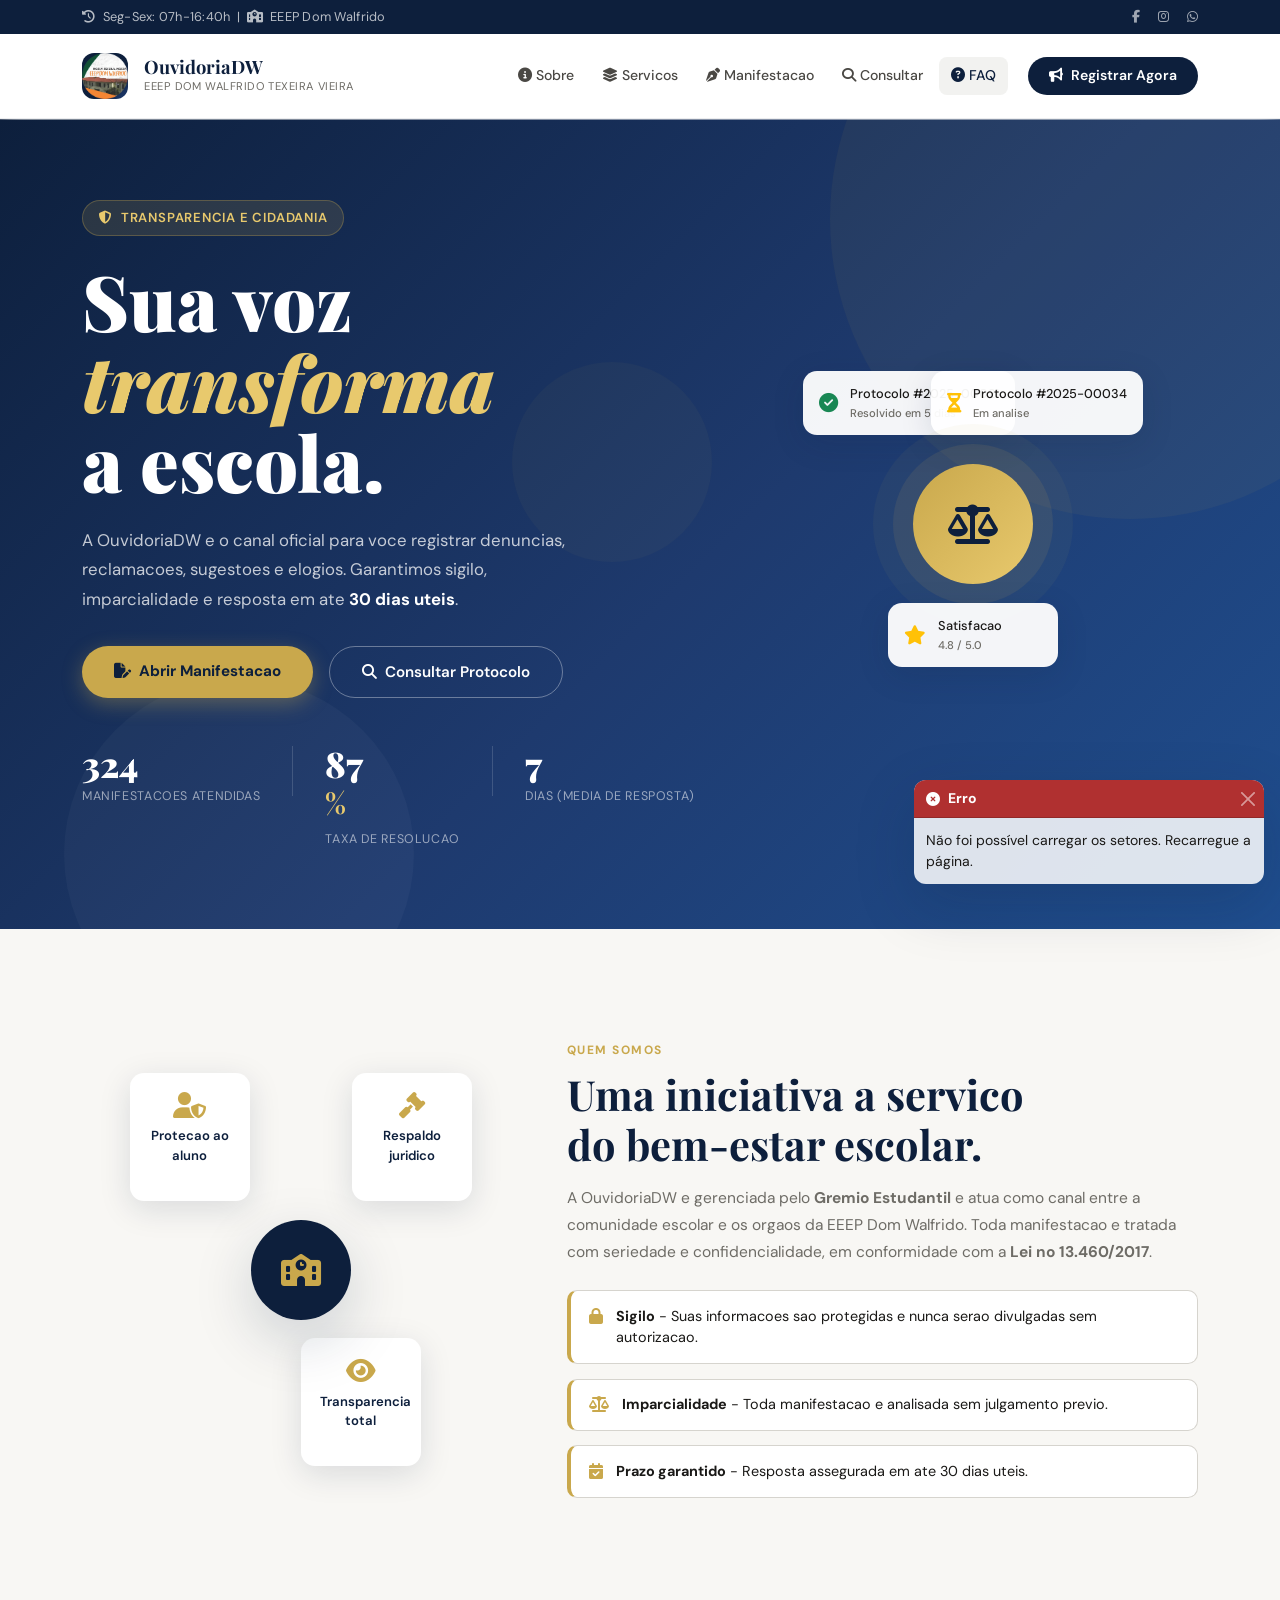
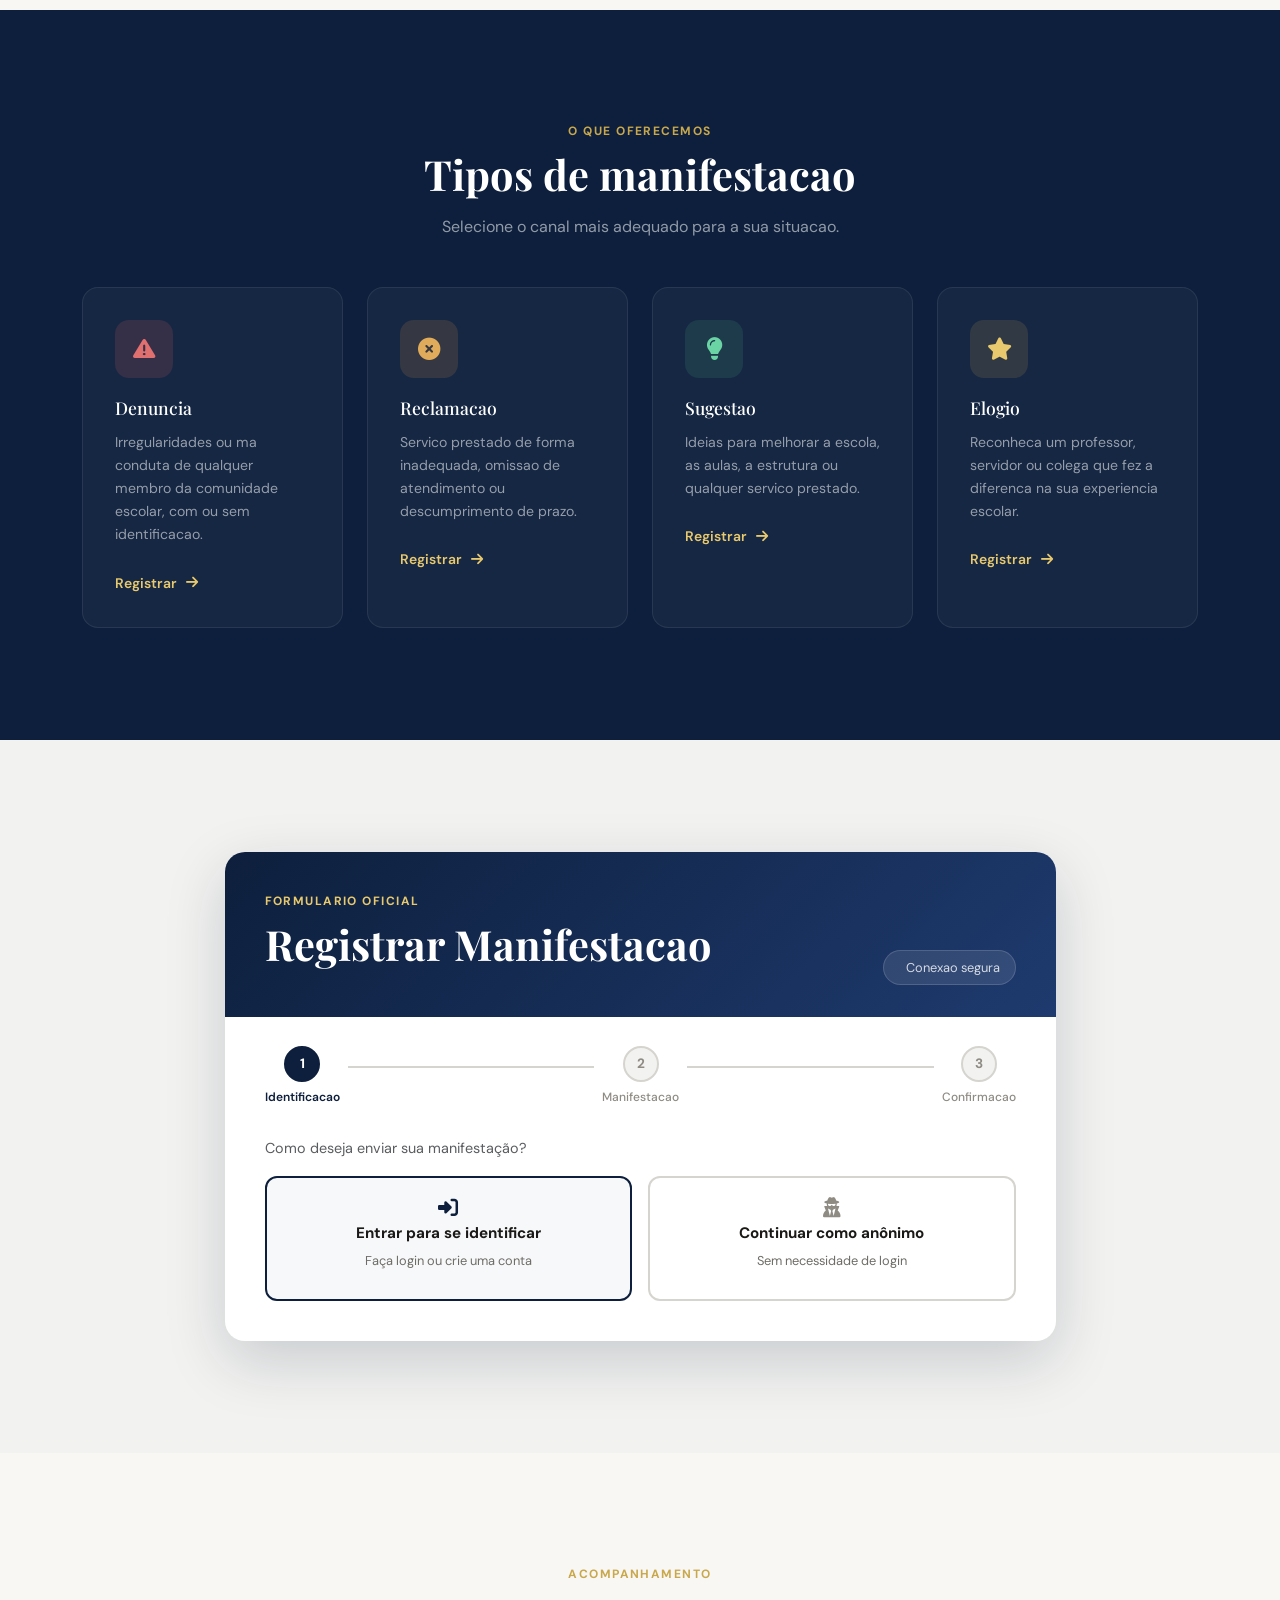
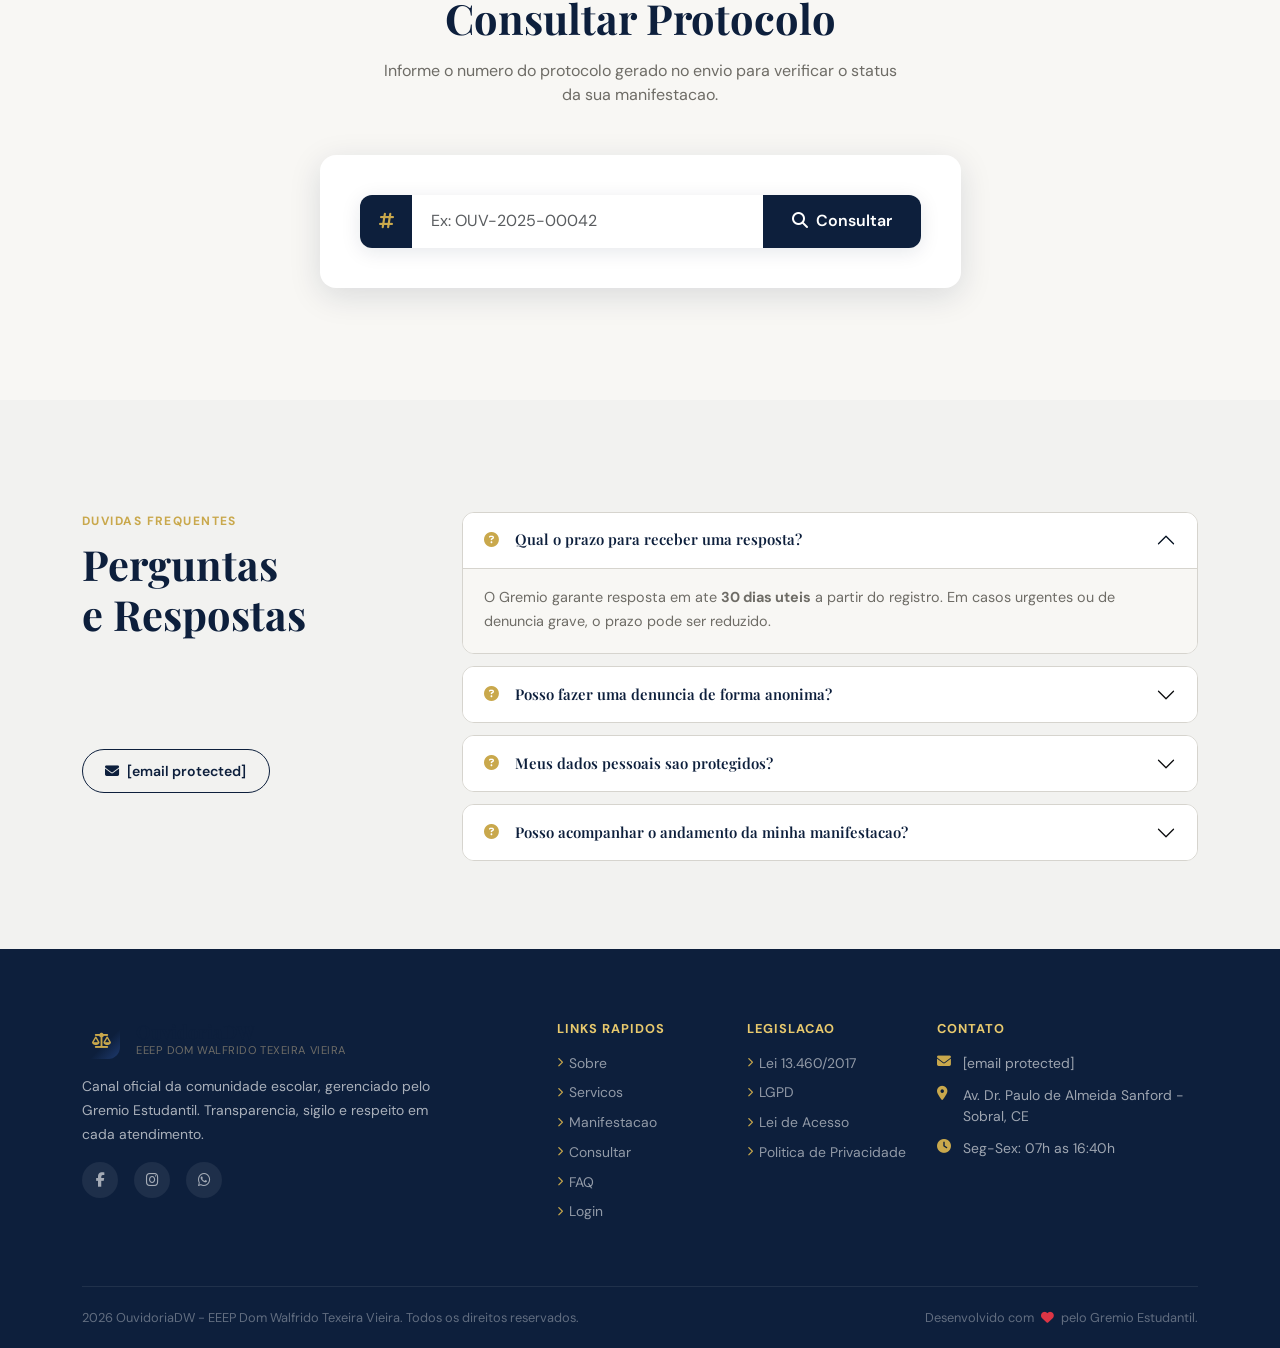
==== commit d08e71e5: "Implementação do sistema de logout com botao de termino de sessão" ====
--- a/index.html
+++ b/index.html
@@ -41,6 +41,12 @@
           <li class="nav-item"><a class="nav-link" href="#manifestacao"><i class="fa-solid fa-pen-nib me-1"></i>Manifestacao</a></li>
           <li class="nav-item"><a class="nav-link" href="#consulta"><i class="fa-solid fa-magnifying-glass me-1"></i>Consultar</a></li>
           <li class="nav-item"><a class="nav-link" href="#faq"><i class="fa-solid fa-circle-question me-1"></i>FAQ</a></li>
+          <!-- Botão logout — visível só quando logado (via JS) -->
+          <li class="nav-item ms-lg-2 d-none" id="navLogoutItem">
+            <button class="btn btn-outline-danger btn-sm" id="btnLogout" title="Encerrar sessão">
+              <i class="fa-solid fa-right-from-bracket me-1"></i>Sair
+            </button>
+          </li>
           <li class="nav-item ms-lg-3">
             <a class="btn btn-nav-cta" href="#manifestacao"><i class="fa-solid fa-bullhorn me-2"></i>Registrar Agora</a>
           </li>
@@ -428,5 +434,21 @@
   <script src="assets/js/form.js"></script>
   <script src="assets/js/ajax.js"></script>
   <script src="assets/js/main.js"></script>
+  <script>
+    // ── Logout ────────────────────────────────────────────────
+    document.getElementById('btnLogout').addEventListener('click', async () => {
+      try {
+        await fetch('api/logout.php', { method: 'POST' });
+      } finally {
+        window.location.href = 'login.html';
+      }
+    });
+
+    // Mostra o botão de logout assim que a sessão for confirmada
+    // O form.js já chama api/session.php — escutamos o resultado via evento customizado
+    document.addEventListener('sessaoConfirmada', () => {
+      document.getElementById('navLogoutItem').classList.remove('d-none');
+    });
+  </script>
 </body>
 </html>
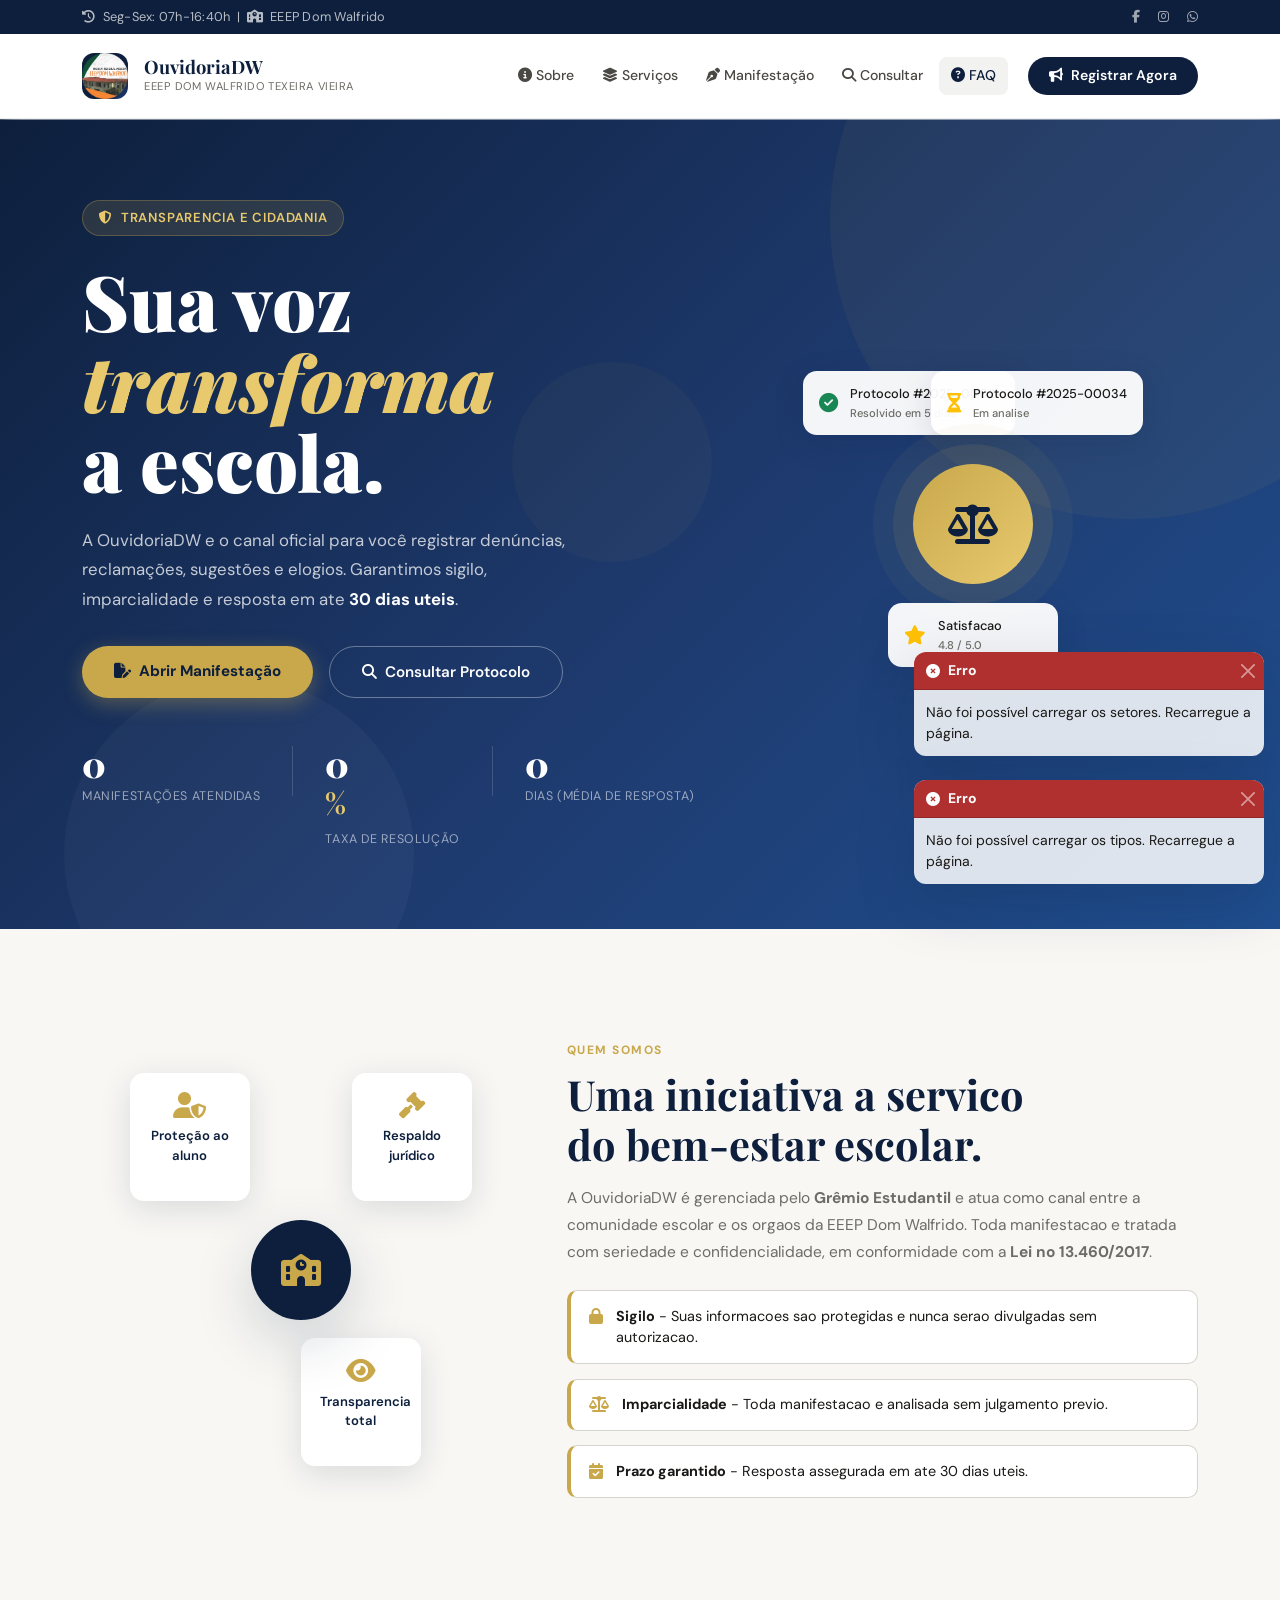
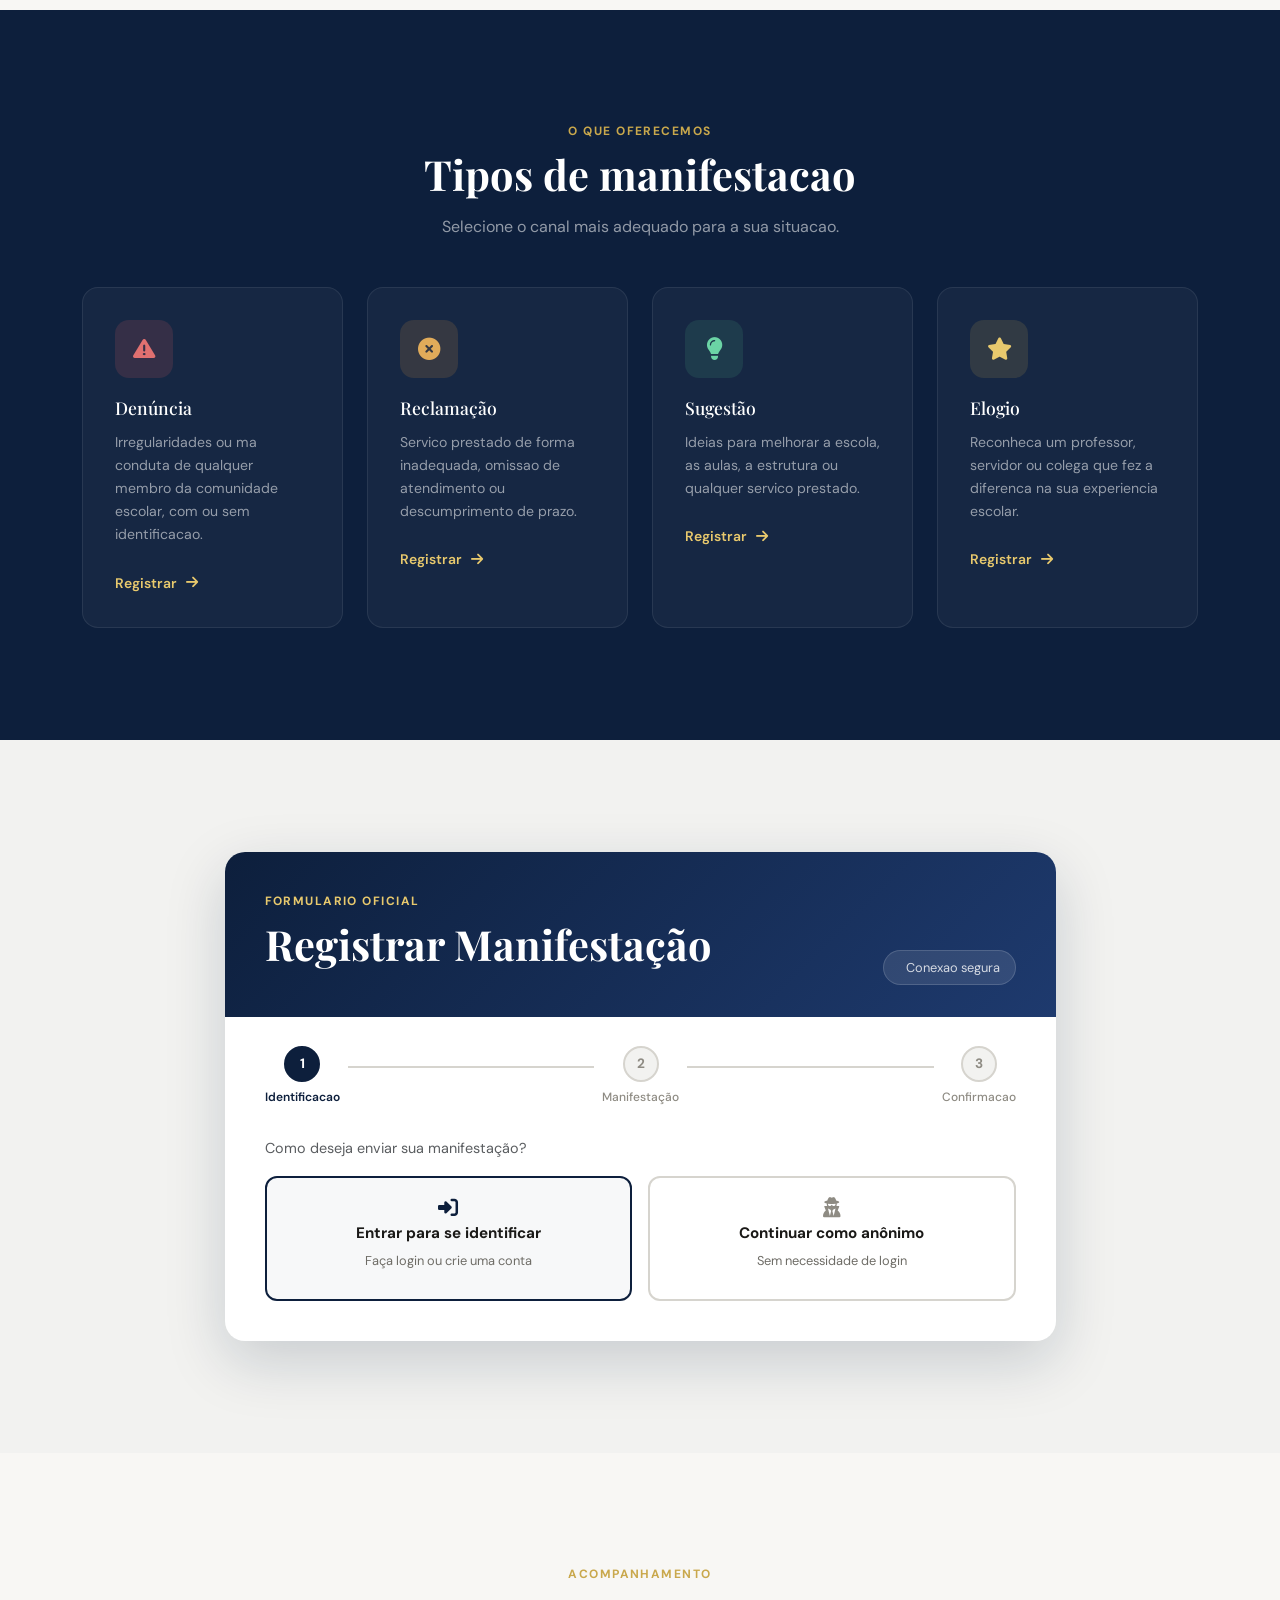
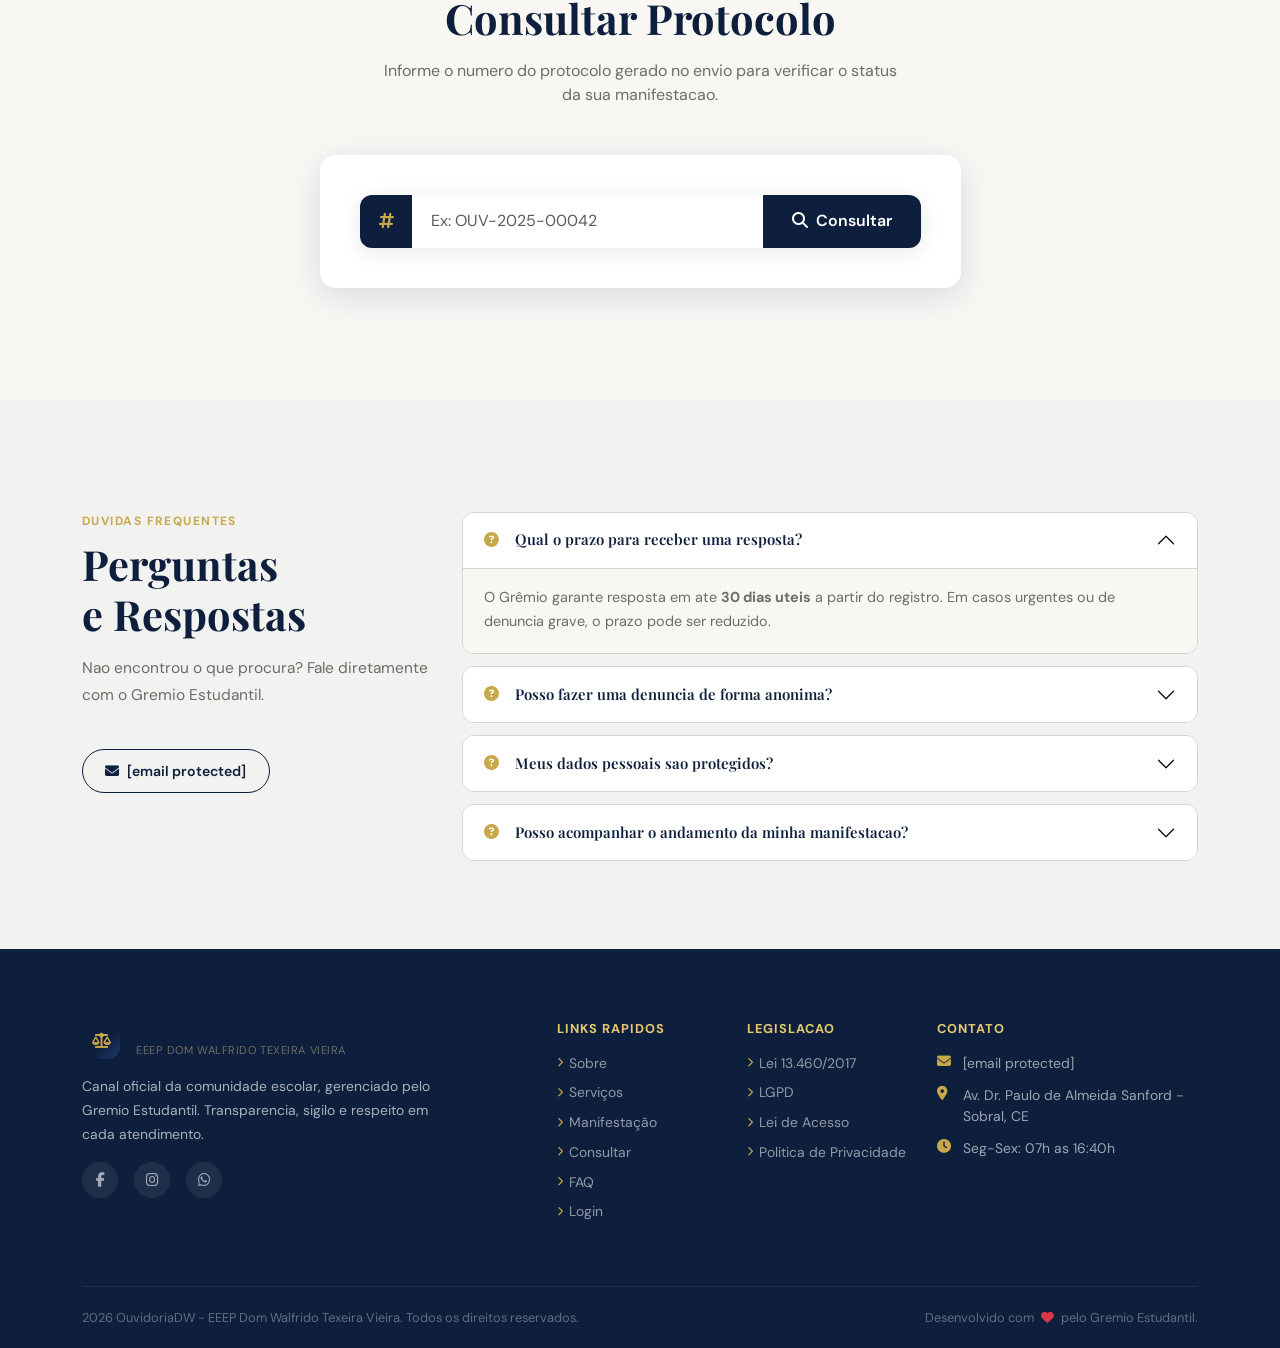
==== commit 011cd433: "Correção de acentos e escrita e favcon" ====
--- a/index.html
+++ b/index.html
@@ -3,7 +3,12 @@
 <head>
   <meta charset="UTF-8" />
   <meta name="viewport" content="width=device-width, initial-scale=1.0" />
-  <title>OuvidoriaDW</title>
+  <title>Ouvidoria Escolar — EEEP Dom Walfrido</title>
+  <meta name="description" content="Canal oficial de manifestações da EEEP Dom Walfrido. Registre denúncias, reclamações, sugestões e elogios com sigilo e segurança." />
+  <meta property="og:title" content="Ouvidoria Escolar — EEEP Dom Walfrido" />
+  <meta property="og:description" content="Canal oficial para registrar manifestações com sigilo e segurança." />
+  <meta property="og:type" content="website" />
+  <link rel="icon" type="image/svg+xml" href="data:image/svg+xml,<svg xmlns='http://www.w3.org/2000/svg' viewBox='0 0 100 100'><text y='.9em' font-size='90'>📢</text></svg>" />
   <link rel="preconnect" href="https://fonts.googleapis.com" />
   <link rel="preconnect" href="https://fonts.gstatic.com" crossorigin />
   <link href="https://fonts.googleapis.com/css2?family=Playfair+Display:wght@700;900&family=DM+Sans:wght@300;400;500;600&display=swap" rel="stylesheet" />
@@ -16,9 +21,9 @@
     <div class="container d-flex justify-content-between align-items-center">
       <span><i class="fa-solid fa-clock-rotate-left me-1"></i> Seg-Sex: 07h-16:40h &nbsp;|&nbsp; <i class="fa-solid fa-school me-1"></i> EEEP Dom Walfrido</span>
       <span>
-        <a href="#" class="topbar-link"><i class="fa-brands fa-facebook-f"></i></a>
-        <a href="#" class="topbar-link"><i class="fa-brands fa-instagram"></i></a>
-        <a href="#" class="topbar-link"><i class="fa-brands fa-whatsapp"></i></a>
+        <a href="https://facebook.com" class="topbar-link" target="_blank" rel="noopener"><i class="fa-brands fa-facebook-f"></i></a>
+        <a href="https://instagram.com" class="topbar-link" target="_blank" rel="noopener"><i class="fa-brands fa-instagram"></i></a>
+        <a href="https://wa.me" class="topbar-link" target="_blank" rel="noopener"><i class="fa-brands fa-whatsapp"></i></a>
       </span>
     </div>
   </div>
@@ -37,8 +42,8 @@
       <div class="collapse navbar-collapse" id="navbarNav">
         <ul class="navbar-nav ms-auto align-items-lg-center gap-lg-1">
           <li class="nav-item"><a class="nav-link" href="#sobre"><i class="fa-solid fa-circle-info me-1"></i>Sobre</a></li>
-          <li class="nav-item"><a class="nav-link" href="#servicos"><i class="fa-solid fa-layer-group me-1"></i>Servicos</a></li>
-          <li class="nav-item"><a class="nav-link" href="#manifestacao"><i class="fa-solid fa-pen-nib me-1"></i>Manifestacao</a></li>
+          <li class="nav-item"><a class="nav-link" href="#servicos"><i class="fa-solid fa-layer-group me-1"></i>Serviços</a></li>
+          <li class="nav-item"><a class="nav-link" href="#manifestacao"><i class="fa-solid fa-pen-nib me-1"></i>Manifestação</a></li>
           <li class="nav-item"><a class="nav-link" href="#consulta"><i class="fa-solid fa-magnifying-glass me-1"></i>Consultar</a></li>
           <li class="nav-item"><a class="nav-link" href="#faq"><i class="fa-solid fa-circle-question me-1"></i>FAQ</a></li>
           <!-- Botão logout — visível só quando logado (via JS) -->
@@ -65,25 +70,25 @@
         <div class="col-lg-7 hero-content">
           <div class="hero-badge"><i class="fa-solid fa-shield-halved me-2"></i>Transparencia e Cidadania</div>
           <h1 class="hero-title">Sua voz <em>transforma</em><br/>a escola.</h1>
-          <p class="hero-desc">A OuvidoriaDW e o canal oficial para voce registrar denuncias, reclamacoes, sugestoes e elogios. Garantimos sigilo, imparcialidade e resposta em ate <strong>30 dias uteis</strong>.</p>
+          <p class="hero-desc">A OuvidoriaDW e o canal oficial para você registrar denúncias, reclamações, sugestões e elogios. Garantimos sigilo, imparcialidade e resposta em ate <strong>30 dias uteis</strong>.</p>
           <div class="hero-actions d-flex flex-wrap gap-3">
-            <a href="#manifestacao" class="btn btn-hero-primary"><i class="fa-solid fa-file-pen me-2"></i>Abrir Manifestacao</a>
+            <a href="#manifestacao" class="btn btn-hero-primary"><i class="fa-solid fa-file-pen me-2"></i>Abrir Manifestação</a>
             <a href="#consulta" class="btn btn-hero-outline"><i class="fa-solid fa-search me-2"></i>Consultar Protocolo</a>
           </div>
           <div class="hero-stats d-flex flex-wrap gap-4 mt-5">
             <div class="stat-item">
-              <span class="stat-number" data-target="348">0</span>
-              <span class="stat-label">Manifestacoes atendidas</span>
+              <span class="stat-number" data-target="0">0</span>
+              <span class="stat-label">Manifestações atendidas</span>
             </div>
             <div class="stat-divider"></div>
             <div class="stat-item">
-              <span class="stat-number" data-target="94">0</span><span class="stat-pct">%</span>
-              <span class="stat-label">Taxa de resolucao</span>
+              <span class="stat-number" data-target="0">0</span><span class="stat-pct">%</span>
+              <span class="stat-label">Taxa de resolução</span>
             </div>
             <div class="stat-divider"></div>
             <div class="stat-item">
-              <span class="stat-number" data-target="8">0</span>
-              <span class="stat-label">Dias (media de resposta)</span>
+              <span class="stat-number" data-target="0">0</span>
+              <span class="stat-label">Dias (média de resposta)</span>
             </div>
           </div>
         </div>
@@ -103,8 +108,8 @@
       <div class="row align-items-center g-5">
         <div class="col-lg-5">
           <div class="sobre-graphic">
-            <div class="sobre-block sobre-block-1"><i class="fa-solid fa-user-shield fa-2x mb-2"></i><p>Protecao ao aluno</p></div>
-            <div class="sobre-block sobre-block-2"><i class="fa-solid fa-gavel fa-2x mb-2"></i><p>Respaldo juridico</p></div>
+            <div class="sobre-block sobre-block-1"><i class="fa-solid fa-user-shield fa-2x mb-2"></i><p>Proteção ao aluno</p></div>
+            <div class="sobre-block sobre-block-2"><i class="fa-solid fa-gavel fa-2x mb-2"></i><p>Respaldo jurídico</p></div>
             <div class="sobre-block sobre-block-3"><i class="fa-solid fa-eye fa-2x mb-2"></i><p>Transparencia total</p></div>
             <div class="sobre-center-icon"><i class="fa-solid fa-school"></i></div>
           </div>
@@ -112,7 +117,7 @@
         <div class="col-lg-7">
           <div class="section-label">Quem somos</div>
           <h2 class="section-title">Uma iniciativa a servico<br/>do bem-estar escolar.</h2>
-          <p class="section-text">A OuvidoriaDW e gerenciada pelo <strong>Gremio Estudantil</strong> e atua como canal entre a comunidade escolar e os orgaos da EEEP Dom Walfrido. Toda manifestacao e tratada com seriedade e confidencialidade, em conformidade com a <strong>Lei no 13.460/2017</strong>.</p>
+          <p class="section-text">A OuvidoriaDW é gerenciada pelo <strong>Grêmio Estudantil</strong> e atua como canal entre a comunidade escolar e os orgaos da EEEP Dom Walfrido. Toda manifestacao e tratada com seriedade e confidencialidade, em conformidade com a <strong>Lei no 13.460/2017</strong>.</p>
           <div class="principios">
             <div class="principio-item"><i class="fa-solid fa-lock"></i> <span><strong>Sigilo</strong> - Suas informacoes sao protegidas e nunca serao divulgadas sem autorizacao.</span></div>
             <div class="principio-item"><i class="fa-solid fa-balance-scale"></i> <span><strong>Imparcialidade</strong> - Toda manifestacao e analisada sem julgamento previo.</span></div>
@@ -133,25 +138,25 @@
         <div class="col-sm-6 col-lg-3">
           <div class="service-card service-denuncia">
             <div class="service-icon"><i class="fa-solid fa-triangle-exclamation"></i></div>
-            <h4>Denuncia</h4>
+            <h4>Denúncia</h4>
             <p>Irregularidades ou ma conduta de qualquer membro da comunidade escolar, com ou sem identificacao.</p>
-            <a href="#manifestacao" class="service-link" data-tipo="Denuncia">Registrar <i class="fa-solid fa-arrow-right ms-1"></i></a>
+            <a href="#manifestacao" class="service-link" data-tipo="Denúncia">Registrar <i class="fa-solid fa-arrow-right ms-1"></i></a>
           </div>
         </div>
         <div class="col-sm-6 col-lg-3">
           <div class="service-card service-reclamacao">
             <div class="service-icon"><i class="fa-solid fa-circle-xmark"></i></div>
-            <h4>Reclamacao</h4>
+            <h4>Reclamação</h4>
             <p>Servico prestado de forma inadequada, omissao de atendimento ou descumprimento de prazo.</p>
-            <a href="#manifestacao" class="service-link" data-tipo="Reclamacao">Registrar <i class="fa-solid fa-arrow-right ms-1"></i></a>
+            <a href="#manifestacao" class="service-link" data-tipo="Reclamação">Registrar <i class="fa-solid fa-arrow-right ms-1"></i></a>
           </div>
         </div>
         <div class="col-sm-6 col-lg-3">
           <div class="service-card service-sugestao">
             <div class="service-icon"><i class="fa-solid fa-lightbulb"></i></div>
-            <h4>Sugestao</h4>
+            <h4>Sugestão</h4>
             <p>Ideias para melhorar a escola, as aulas, a estrutura ou qualquer servico prestado.</p>
-            <a href="#manifestacao" class="service-link" data-tipo="Sugestao">Registrar <i class="fa-solid fa-arrow-right ms-1"></i></a>
+            <a href="#manifestacao" class="service-link" data-tipo="Sugestão">Registrar <i class="fa-solid fa-arrow-right ms-1"></i></a>
           </div>
         </div>
         <div class="col-sm-6 col-lg-3">
@@ -173,14 +178,14 @@
             <div class="form-card-header">
               <div>
                 <div class="section-label light">Formulario oficial</div>
-                <h2 class="section-title white">Registrar Manifestacao</h2>
+                <h2 class="section-title white">Registrar Manifestação</h2>
               </div>
               <div class="form-protocol-badge"><i class="fa-solid fa-shield-check"></i><span>Conexao segura</span></div>
             </div>
             <div class="step-indicator">
               <div class="step active" id="step-indicator-1"><div class="step-circle">1</div><span>Identificacao</span></div>
               <div class="step-line"></div>
-              <div class="step" id="step-indicator-2"><div class="step-circle">2</div><span>Manifestacao</span></div>
+              <div class="step" id="step-indicator-2"><div class="step-circle">2</div><span>Manifestação</span></div>
               <div class="step-line"></div>
               <div class="step" id="step-indicator-3"><div class="step-circle">3</div><span>Confirmacao</span></div>
             </div>
@@ -207,12 +212,7 @@
                     <div class="input-icon-group">
                       <i class="fa-solid fa-tag"></i>
                       <select class="form-select custom-input" id="tipo">
-                        <option value="">Selecione o tipo...</option>
-                        <option value="1">Denuncia</option>
-                        <option value="2">Reclamacao</option>
-                        <option value="3">Sugestao</option>
-                        <option value="4">Elogio</option>
-                        <option value="5">Solicitacao</option>
+                        <option value="">Carregando tipos...</option>
                       </select>
                     </div>
                   </div>
@@ -260,12 +260,12 @@
                 </div>
                 <div class="form-check mt-4">
                   <input class="form-check-input" type="checkbox" id="termos" />
-                  <label class="form-check-label" for="termos">Li e concordo com a <a href="#" class="link-gold">Politica de Privacidade</a> e autorizo o tratamento dos meus dados conforme a LGPD.</label>
+                  <label class="form-check-label" for="termos">Li e concordo com a <a href="#" class="link-gold">Política de Privacidade</a> e autorizo o tratamento dos meus dados conforme a LGPD.</label>
                 </div>
                 <div class="col-12 d-flex justify-content-between mt-4">
                   <button type="button" class="btn btn-step-back" id="back-to-2"><i class="fa-solid fa-arrow-left me-2"></i> Voltar</button>
                   <button type="button" class="btn btn-submit" id="submitBtn">
-                    <span id="submitText"><i class="fa-solid fa-paper-plane me-2"></i>Enviar Manifestacao</span>
+                    <span id="submitText"><i class="fa-solid fa-paper-plane me-2"></i>Enviar Manifestação</span>
                     <span id="submitSpinner" class="d-none"><span class="spinner-border spinner-border-sm me-2"></span>Enviando...</span>
                   </button>
                 </div>
@@ -274,12 +274,12 @@
               <div class="form-step" id="step-success">
                 <div class="success-state text-center py-4">
                   <div class="success-icon"><i class="fa-solid fa-circle-check"></i></div>
-                  <h3 class="success-title">Manifestacao registrada!</h3>
+                  <h3 class="success-title">Manifestação registrada!</h3>
                   <p class="success-desc">Seu protocolo foi gerado com sucesso. Guarde o numero para acompanhar o andamento.</p>
                   <div class="protocol-number" id="protocolNumber">-- -- -- --</div>
                   <p class="text-muted small mt-2">O Gremio Estudantil analisara sua manifestacao e respondera pelo protocolo acima.</p>
                   <div class="d-flex gap-3 justify-content-center mt-4">
-                    <button type="button" class="btn btn-step-next" id="newManifestacao"><i class="fa-solid fa-plus me-2"></i> Nova Manifestacao</button>
+                    <button type="button" class="btn btn-step-next" id="newManifestacao"><i class="fa-solid fa-plus me-2"></i> Nova Manifestação</button>
                     <a href="#consulta" class="btn btn-step-back"><i class="fa-solid fa-magnifying-glass me-2"></i> Consultar</a>
                   </div>
                 </div>
@@ -329,7 +329,7 @@
                 </button>
               </h2>
               <div id="faq1" class="accordion-collapse collapse show" data-bs-parent="#faqAccordion">
-                <div class="accordion-body custom-accordion-body">O Gremio garante resposta em ate <strong>30 dias uteis</strong> a partir do registro. Em casos urgentes ou de denuncia grave, o prazo pode ser reduzido.</div>
+                <div class="accordion-body custom-accordion-body">O Grêmio garante resposta em ate <strong>30 dias uteis</strong> a partir do registro. Em casos urgentes ou de denuncia grave, o prazo pode ser reduzido.</div>
               </div>
             </div>
             <div class="accordion-item custom-accordion-item">
@@ -349,7 +349,7 @@
                 </button>
               </h2>
               <div id="faq3" class="accordion-collapse collapse" data-bs-parent="#faqAccordion">
-                <div class="accordion-body custom-accordion-body">Sim. Todas as informacoes sao tratadas em conformidade com a <strong>LGPD (Lei no 13.709/2018)</strong>. Manifestacoes anonimas nao armazenam nenhum dado de identificacao.</div>
+                <div class="accordion-body custom-accordion-body">Sim. Todas as informações são tratadas em conformidade com a <strong>LGPD (Lei no 13.709/2018)</strong>. Manifestações anônimas nao armazenam nenhum dado de identificacao.</div>
               </div>
             </div>
             <div class="accordion-item custom-accordion-item">
@@ -380,17 +380,17 @@
           </div>
           <p class="footer-desc">Canal oficial da comunidade escolar, gerenciado pelo Gremio Estudantil. Transparencia, sigilo e respeito em cada atendimento.</p>
           <div class="footer-social d-flex gap-3 mt-3">
-            <a href="#" class="social-link"><i class="fa-brands fa-facebook-f"></i></a>
-            <a href="#" class="social-link"><i class="fa-brands fa-instagram"></i></a>
-            <a href="#" class="social-link"><i class="fa-brands fa-whatsapp"></i></a>
+            <a href="https://facebook.com" class="social-link" target="_blank" rel="noopener"><i class="fa-brands fa-facebook-f"></i></a>
+            <a href="https://instagram.com" class="social-link" target="_blank" rel="noopener"><i class="fa-brands fa-instagram"></i></a>
+            <a href="https://wa.me" class="social-link" target="_blank" rel="noopener"><i class="fa-brands fa-whatsapp"></i></a>
           </div>
         </div>
         <div class="col-sm-6 col-lg-2 offset-lg-1">
           <h6 class="footer-heading">Links Rapidos</h6>
           <ul class="footer-links">
             <li><a href="#sobre"><i class="fa-solid fa-chevron-right"></i> Sobre</a></li>
-            <li><a href="#servicos"><i class="fa-solid fa-chevron-right"></i> Servicos</a></li>
-            <li><a href="#manifestacao"><i class="fa-solid fa-chevron-right"></i> Manifestacao</a></li>
+            <li><a href="#servicos"><i class="fa-solid fa-chevron-right"></i> Serviços</a></li>
+            <li><a href="#manifestacao"><i class="fa-solid fa-chevron-right"></i> Manifestação</a></li>
             <li><a href="#consulta"><i class="fa-solid fa-chevron-right"></i> Consultar</a></li>
             <li><a href="#faq"><i class="fa-solid fa-chevron-right"></i> FAQ</a></li>
             <li><a href="login.html"><i class="fa-solid fa-chevron-right"></i> Login</a></li>
@@ -399,9 +399,9 @@
         <div class="col-sm-6 col-lg-2">
           <h6 class="footer-heading">Legislacao</h6>
           <ul class="footer-links">
-            <li><a href="#"><i class="fa-solid fa-chevron-right"></i> Lei 13.460/2017</a></li>
-            <li><a href="#"><i class="fa-solid fa-chevron-right"></i> LGPD</a></li>
-            <li><a href="#"><i class="fa-solid fa-chevron-right"></i> Lei de Acesso</a></li>
+            <li><a href="https://www.planalto.gov.br/ccivil_03/_ato2015-2018/2017/lei/l13460.htm" target="_blank" rel="noopener"><i class="fa-solid fa-chevron-right"></i> Lei 13.460/2017</a></li>
+            <li><a href="https://www.planalto.gov.br/ccivil_03/_ato2019-2022/2018/lei/l13709.htm" target="_blank" rel="noopener"><i class="fa-solid fa-chevron-right"></i> LGPD</a></li>
+            <li><a href="https://www.planalto.gov.br/ccivil_03/_ato2011-2014/2011/lei/l12527.htm" target="_blank" rel="noopener"><i class="fa-solid fa-chevron-right"></i> Lei de Acesso</a></li>
             <li><a href="#"><i class="fa-solid fa-chevron-right"></i> Politica de Privacidade</a></li>
           </ul>
         </div>
